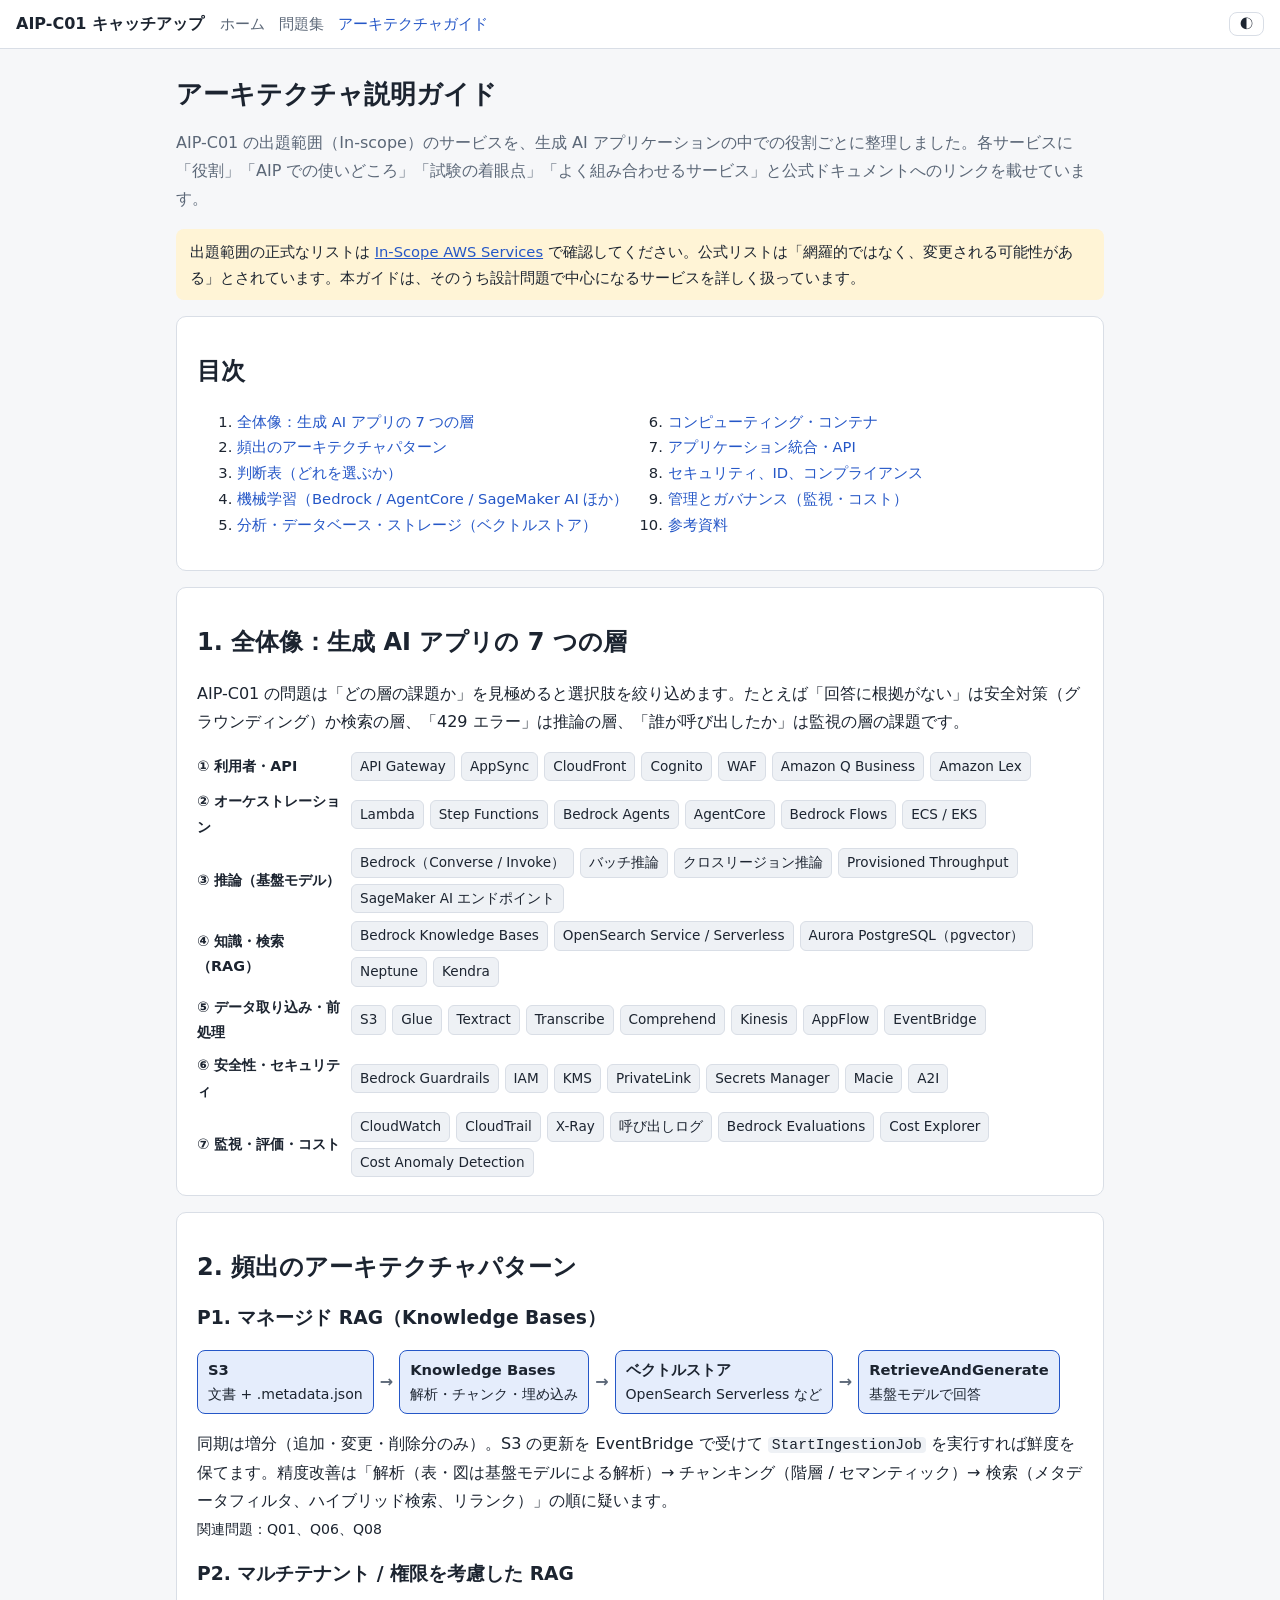
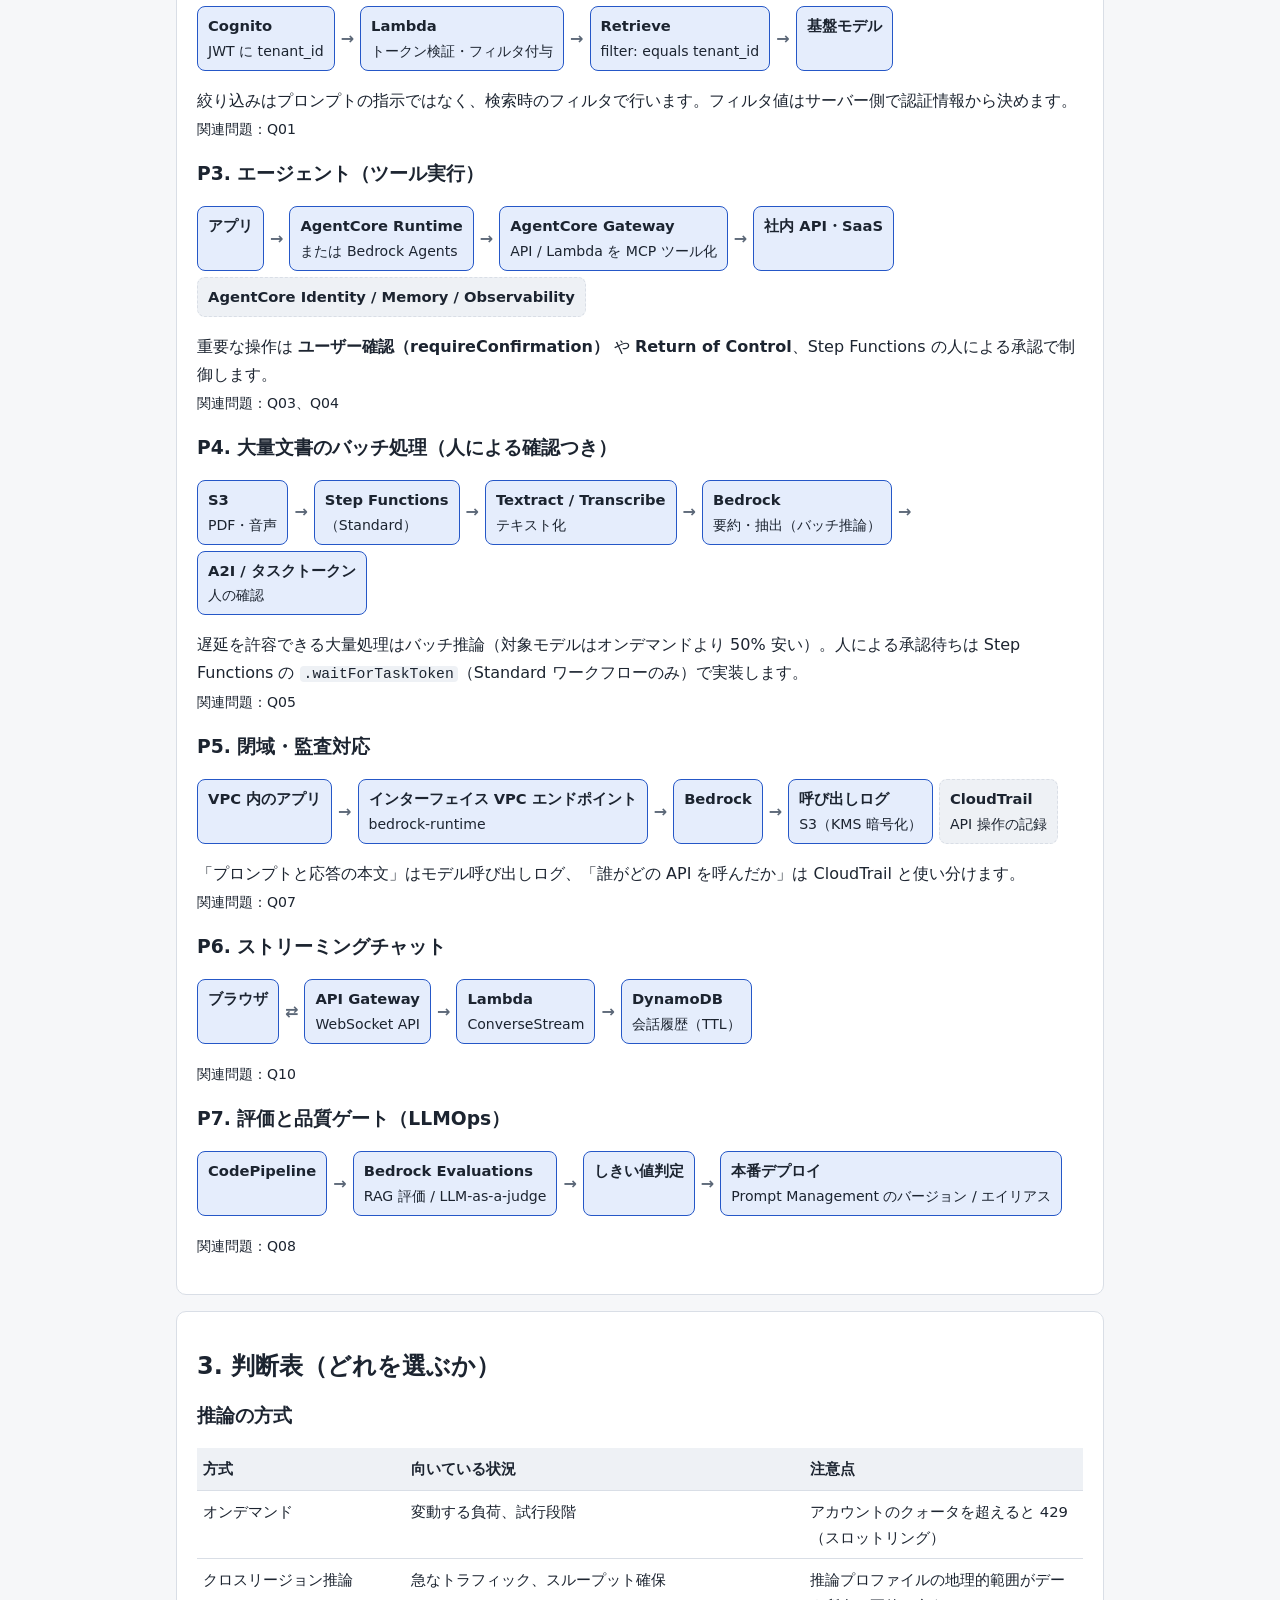
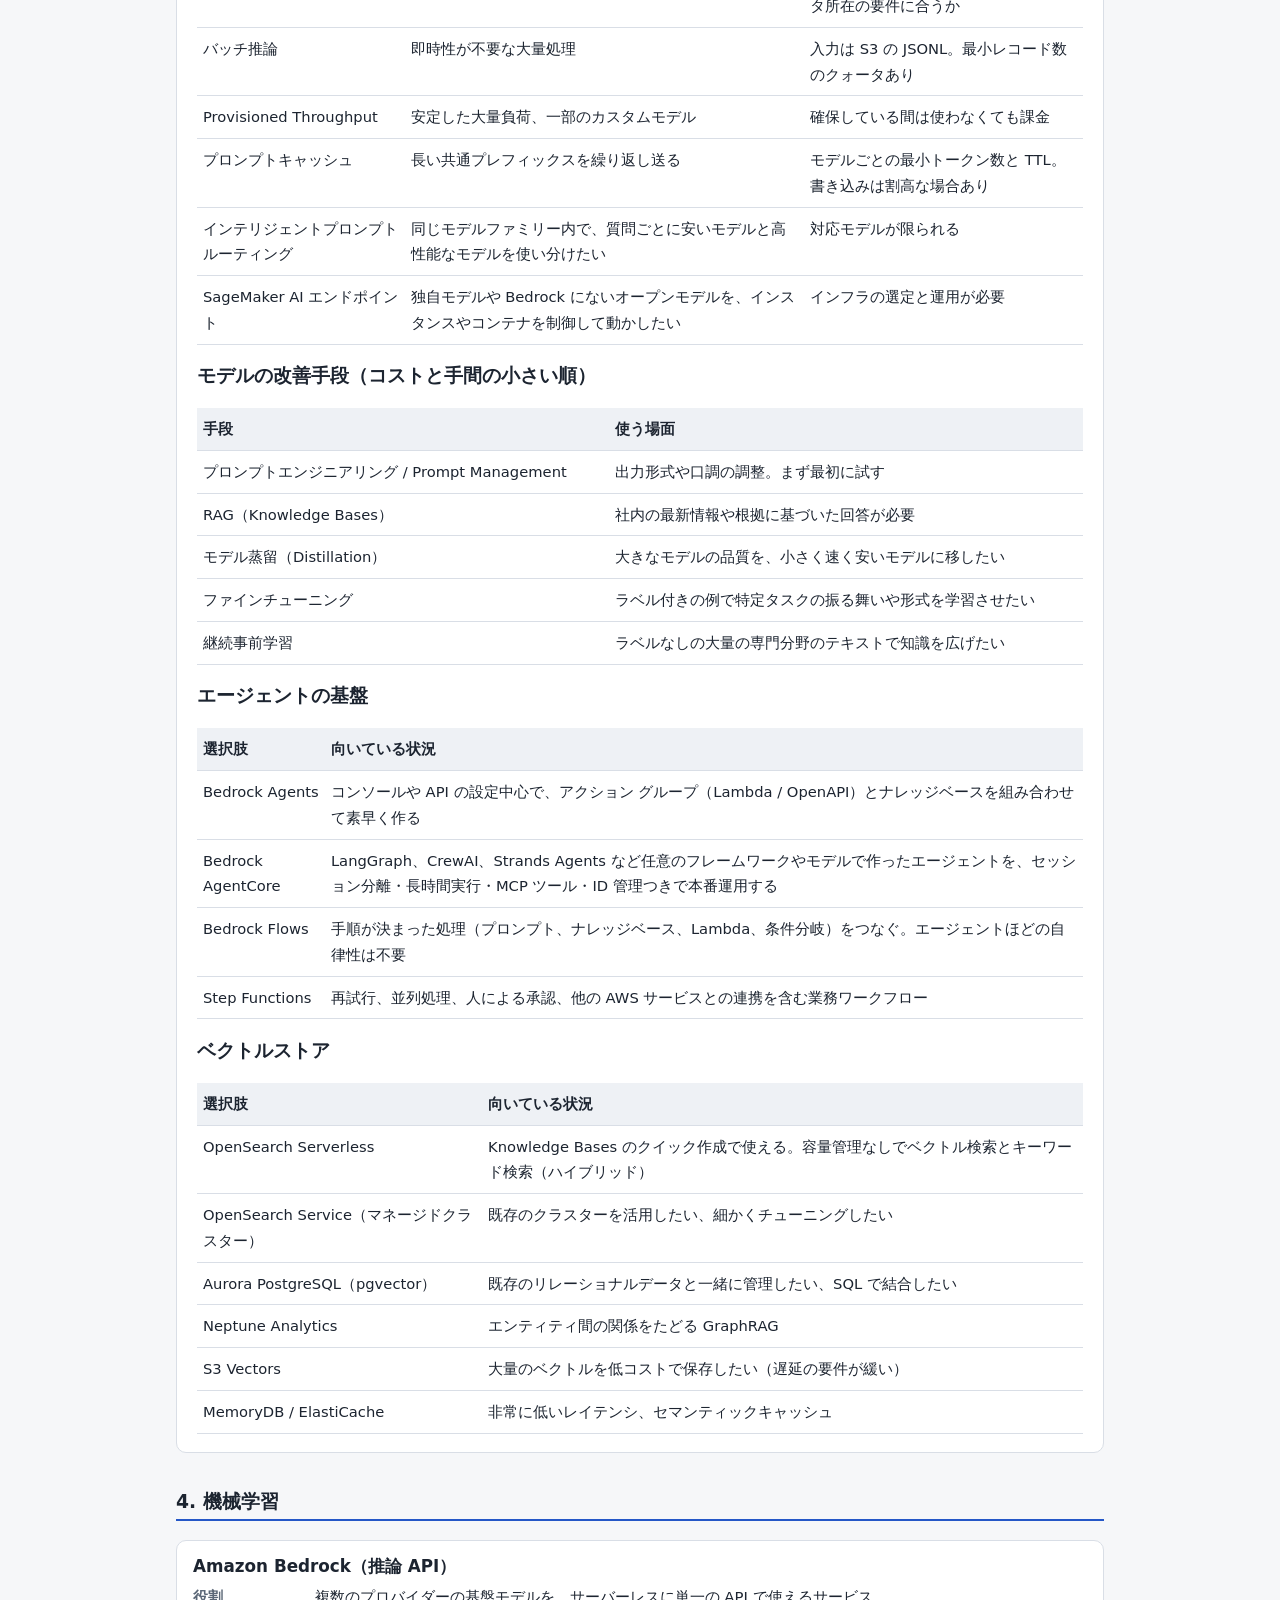
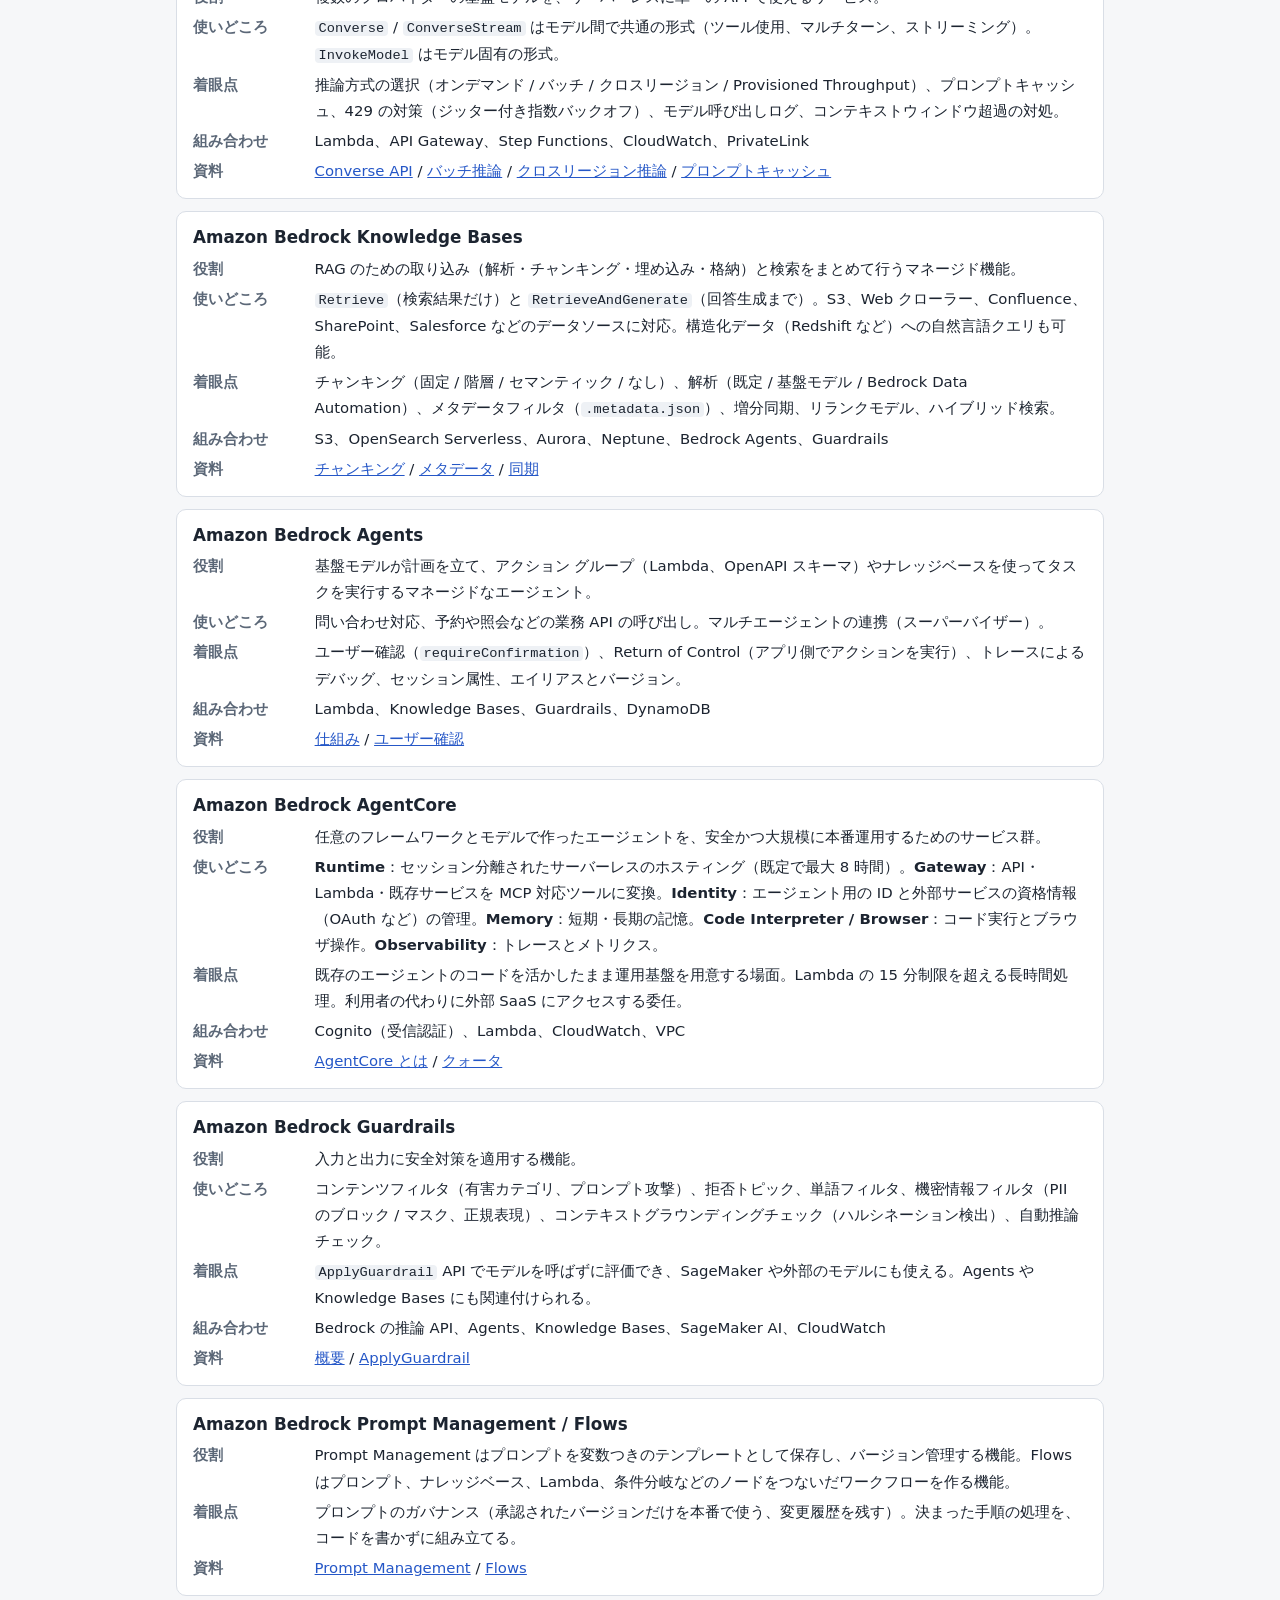
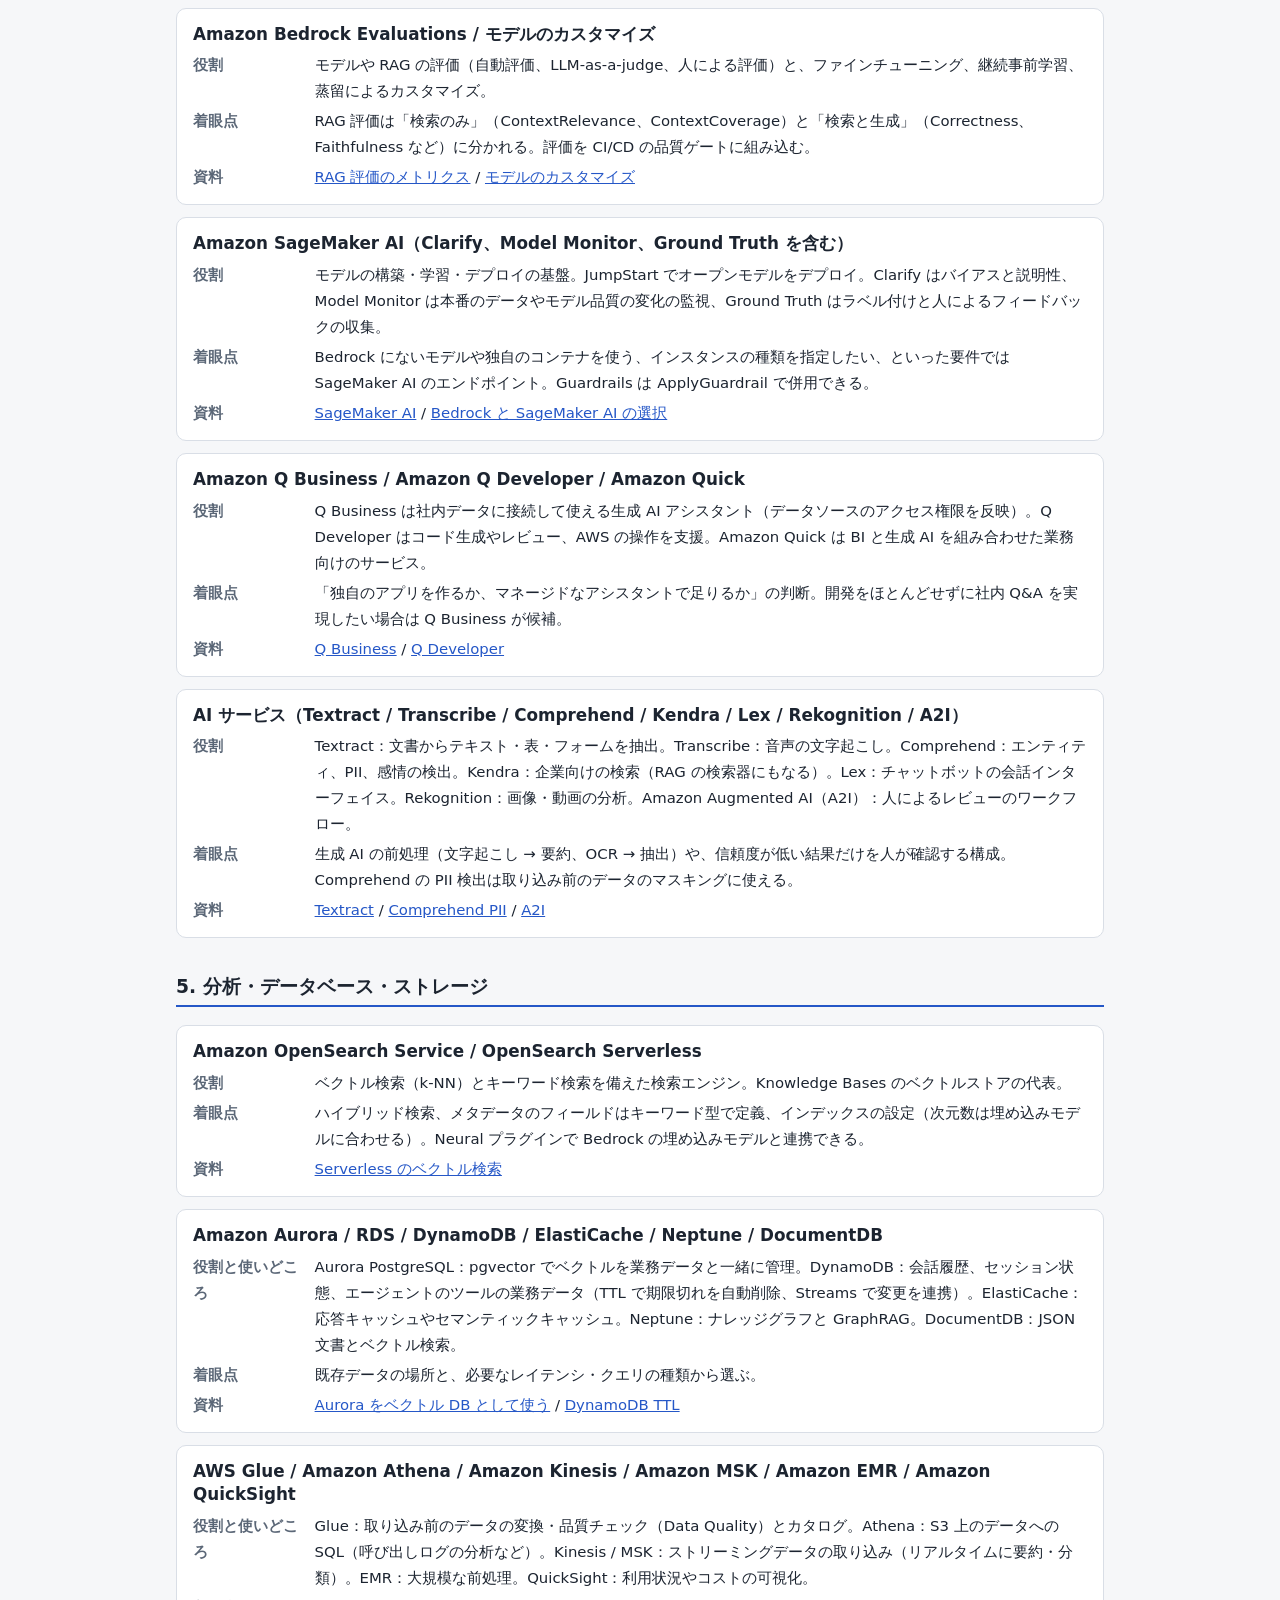
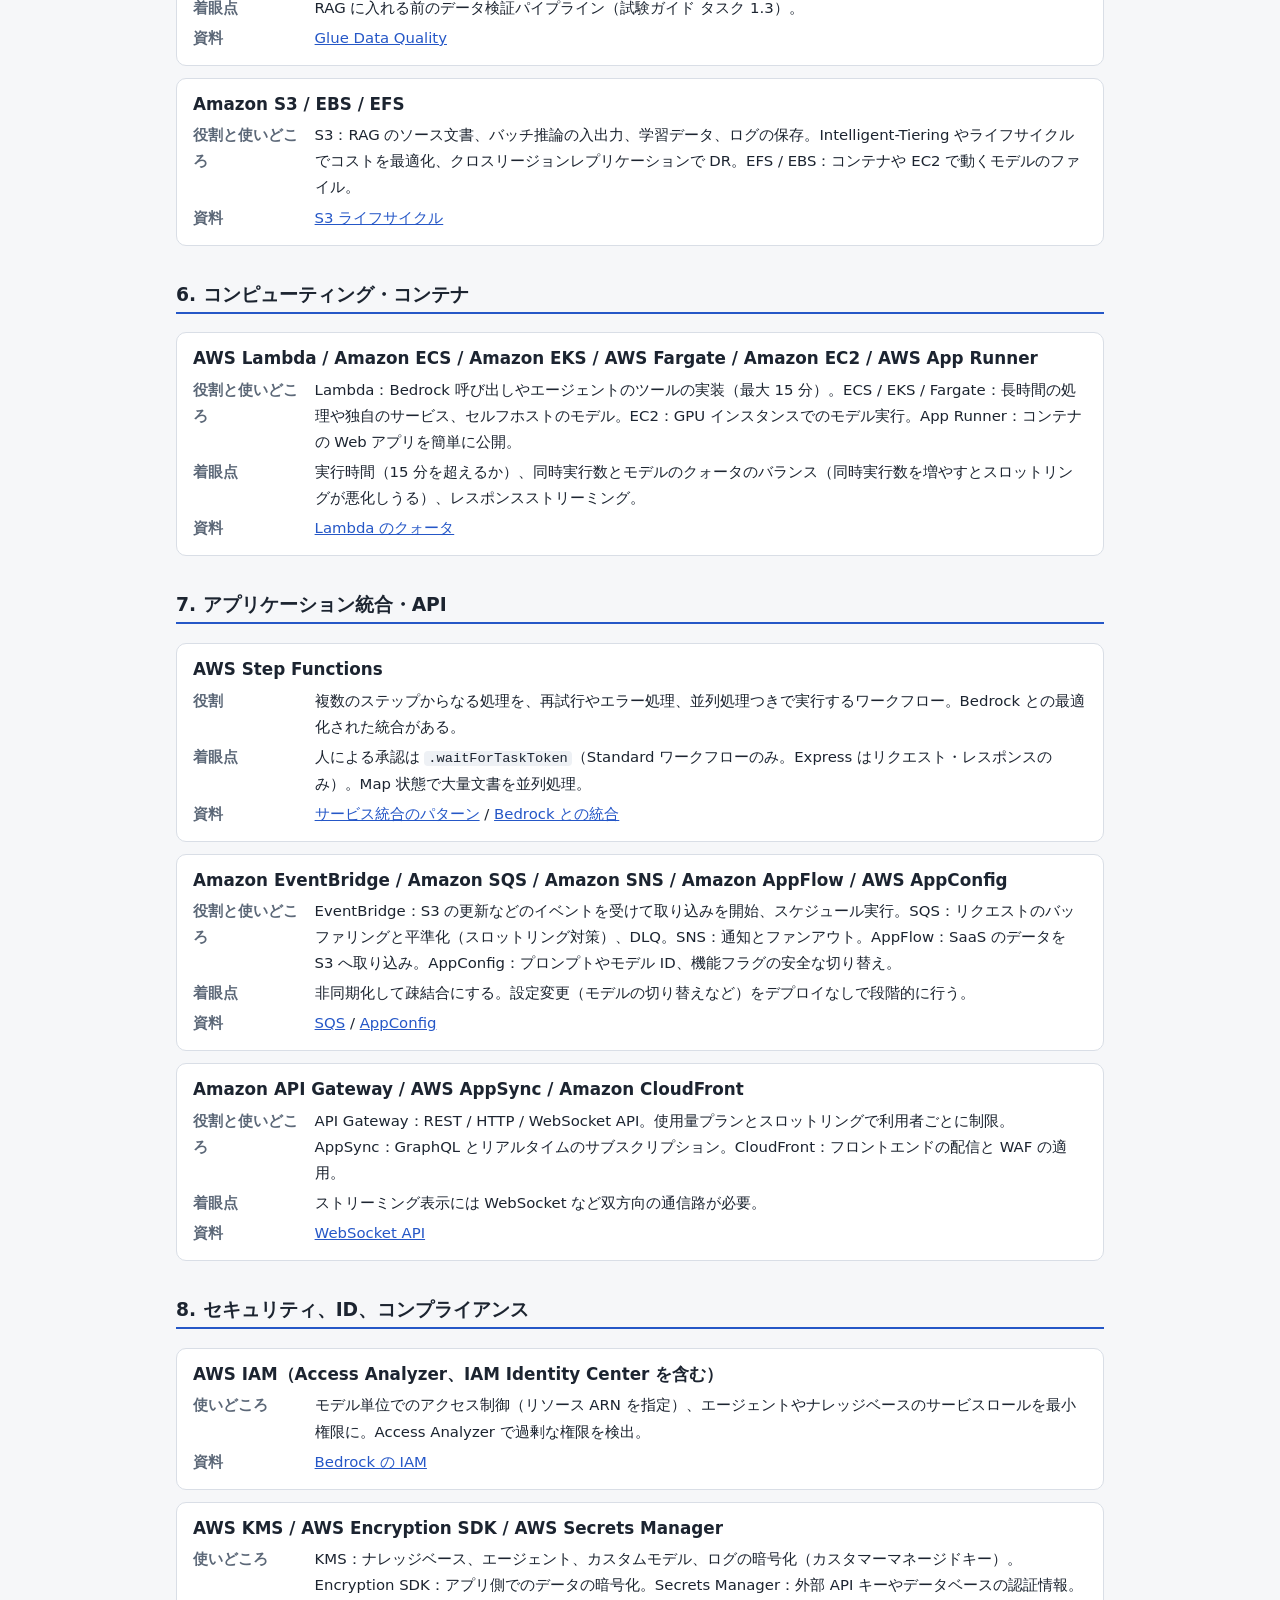
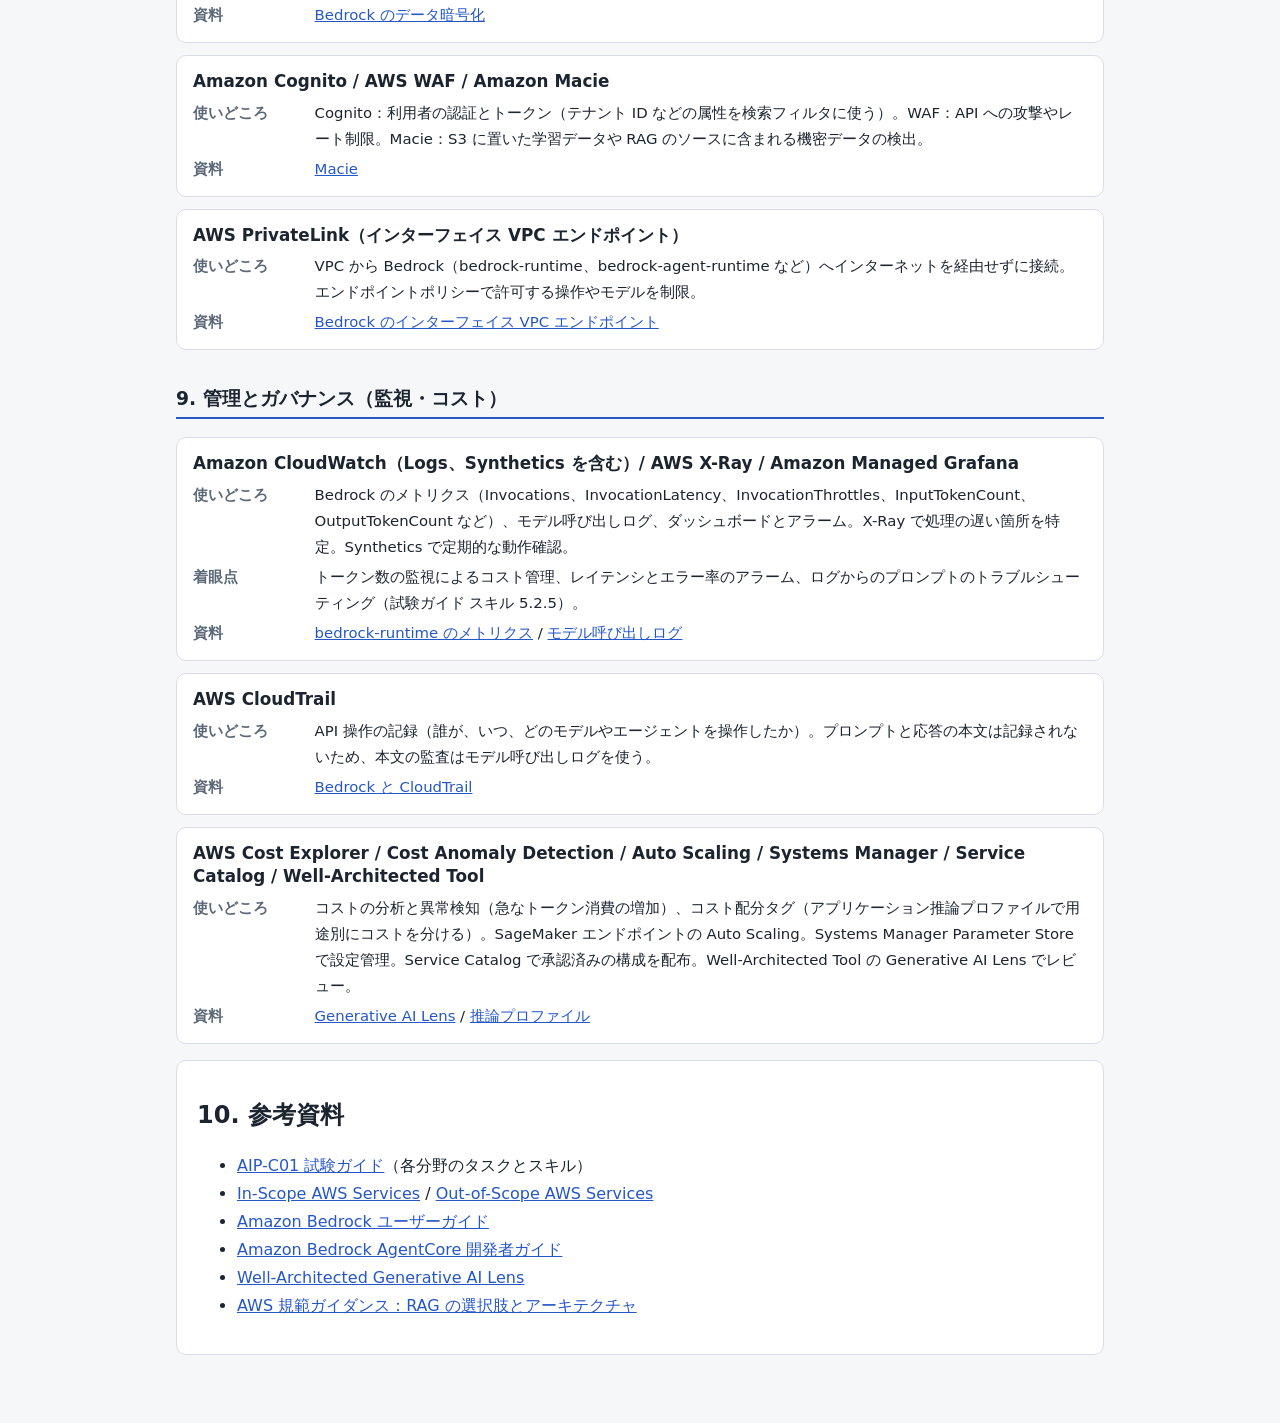
==== guide.html @ c1d3a700 "Add AIP-C01 question bank (10 sample questions) and architecture guide - quiz.html: scenario questio" ====
<!doctype html>
<html lang="ja">
<head>
  <meta charset="utf-8">
  <meta name="viewport" content="width=device-width, initial-scale=1">
  <title>AIP アーキテクチャガイド</title>
  <link rel="stylesheet" href="css/style.css">
  <script src="js/common.js"></script>
</head>
<body>
  <header class="topbar">
    <a href="index.html" class="brand">AIP-C01 キャッチアップ</a>
    <nav class="nav">
      <a href="index.html">ホーム</a>
      <a href="quiz.html">問題集</a>
      <a href="guide.html" class="active">アーキテクチャガイド</a>
    </nav>
    <span class="spacer"></span>
    <button id="themeBtn" class="icon-btn" type="button" aria-label="テーマ切替">◐</button>
  </header>

  <main class="wrap">
    <div class="hero">
      <h1>アーキテクチャ説明ガイド</h1>
      <p class="muted">AIP-C01 の出題範囲（In-scope）のサービスを、生成 AI アプリケーションの中での役割ごとに整理しました。各サービスに「役割」「AIP での使いどころ」「試験の着眼点」「よく組み合わせるサービス」と公式ドキュメントへのリンクを載せています。</p>
    </div>

    <div class="note">
      出題範囲の正式なリストは <a href="https://docs.aws.amazon.com/ja_jp/aws-certification/latest/ai-professional-01/aip-01-in-scope-services.html" target="_blank" rel="noopener">In-Scope AWS Services</a> で確認してください。公式リストは「網羅的ではなく、変更される可能性がある」とされています。本ガイドは、そのうち設計問題で中心になるサービスを詳しく扱っています。
    </div>

    <div class="card">
      <h2>目次</h2>
      <ol class="toc">
        <li><a href="#map">全体像：生成 AI アプリの 7 つの層</a></li>
        <li><a href="#patterns">頻出のアーキテクチャパターン</a></li>
        <li><a href="#decide">判断表（どれを選ぶか）</a></li>
        <li><a href="#ml">機械学習（Bedrock / AgentCore / SageMaker AI ほか）</a></li>
        <li><a href="#data">分析・データベース・ストレージ（ベクトルストア）</a></li>
        <li><a href="#compute">コンピューティング・コンテナ</a></li>
        <li><a href="#integration">アプリケーション統合・API</a></li>
        <li><a href="#security">セキュリティ、ID、コンプライアンス</a></li>
        <li><a href="#ops">管理とガバナンス（監視・コスト）</a></li>
        <li><a href="#refs">参考資料</a></li>
      </ol>
    </div>

    <!-- 1. 全体像 -->
    <section id="map" class="card">
      <h2>1. 全体像：生成 AI アプリの 7 つの層</h2>
      <p>AIP-C01 の問題は「どの層の課題か」を見極めると選択肢を絞り込めます。たとえば「回答に根拠がない」は安全対策（グラウンディング）か検索の層、「429 エラー」は推論の層、「誰が呼び出したか」は監視の層の課題です。</p>
      <div class="layers">
        <div class="layer"><div class="lname">① 利用者・API</div><div class="lsvcs"><span>API Gateway</span><span>AppSync</span><span>CloudFront</span><span>Cognito</span><span>WAF</span><span>Amazon Q Business</span><span>Amazon Lex</span></div></div>
        <div class="layer"><div class="lname">② オーケストレーション</div><div class="lsvcs"><span>Lambda</span><span>Step Functions</span><span>Bedrock Agents</span><span>AgentCore</span><span>Bedrock Flows</span><span>ECS / EKS</span></div></div>
        <div class="layer"><div class="lname">③ 推論（基盤モデル）</div><div class="lsvcs"><span>Bedrock（Converse / Invoke）</span><span>バッチ推論</span><span>クロスリージョン推論</span><span>Provisioned Throughput</span><span>SageMaker AI エンドポイント</span></div></div>
        <div class="layer"><div class="lname">④ 知識・検索（RAG）</div><div class="lsvcs"><span>Bedrock Knowledge Bases</span><span>OpenSearch Service / Serverless</span><span>Aurora PostgreSQL（pgvector）</span><span>Neptune</span><span>Kendra</span></div></div>
        <div class="layer"><div class="lname">⑤ データ取り込み・前処理</div><div class="lsvcs"><span>S3</span><span>Glue</span><span>Textract</span><span>Transcribe</span><span>Comprehend</span><span>Kinesis</span><span>AppFlow</span><span>EventBridge</span></div></div>
        <div class="layer"><div class="lname">⑥ 安全性・セキュリティ</div><div class="lsvcs"><span>Bedrock Guardrails</span><span>IAM</span><span>KMS</span><span>PrivateLink</span><span>Secrets Manager</span><span>Macie</span><span>A2I</span></div></div>
        <div class="layer"><div class="lname">⑦ 監視・評価・コスト</div><div class="lsvcs"><span>CloudWatch</span><span>CloudTrail</span><span>X-Ray</span><span>呼び出しログ</span><span>Bedrock Evaluations</span><span>Cost Explorer</span><span>Cost Anomaly Detection</span></div></div>
      </div>
    </section>

    <!-- 2. パターン -->
    <section id="patterns" class="card">
      <h2>2. 頻出のアーキテクチャパターン</h2>

      <h3>P1. マネージド RAG（Knowledge Bases）</h3>
      <div class="arch">
        <div class="node"><b>S3</b>文書 + .metadata.json</div><span class="arrow">→</span>
        <div class="node"><b>Knowledge Bases</b>解析・チャンク・埋め込み</div><span class="arrow">→</span>
        <div class="node"><b>ベクトルストア</b>OpenSearch Serverless など</div><span class="arrow">→</span>
        <div class="node"><b>RetrieveAndGenerate</b>基盤モデルで回答</div>
      </div>
      <p>同期は増分（追加・変更・削除分のみ）。S3 の更新を EventBridge で受けて <code>StartIngestionJob</code> を実行すれば鮮度を保てます。精度改善は「解析（表・図は基盤モデルによる解析）→ チャンキング（階層 / セマンティック）→ 検索（メタデータフィルタ、ハイブリッド検索、リランク）」の順に疑います。<br><span class="small">関連問題：Q01、Q06、Q08</span></p>

      <h3>P2. マルチテナント / 権限を考慮した RAG</h3>
      <div class="arch">
        <div class="node"><b>Cognito</b>JWT に tenant_id</div><span class="arrow">→</span>
        <div class="node"><b>Lambda</b>トークン検証・フィルタ付与</div><span class="arrow">→</span>
        <div class="node"><b>Retrieve</b>filter: equals tenant_id</div><span class="arrow">→</span>
        <div class="node"><b>基盤モデル</b></div>
      </div>
      <p>絞り込みはプロンプトの指示ではなく、検索時のフィルタで行います。フィルタ値はサーバー側で認証情報から決めます。<br><span class="small">関連問題：Q01</span></p>

      <h3>P3. エージェント（ツール実行）</h3>
      <div class="arch">
        <div class="node"><b>アプリ</b></div><span class="arrow">→</span>
        <div class="node"><b>AgentCore Runtime</b>または Bedrock Agents</div><span class="arrow">→</span>
        <div class="node"><b>AgentCore Gateway</b>API / Lambda を MCP ツール化</div><span class="arrow">→</span>
        <div class="node"><b>社内 API・SaaS</b></div>
        <div class="node side"><b>AgentCore Identity / Memory / Observability</b></div>
      </div>
      <p>重要な操作は <b>ユーザー確認（requireConfirmation）</b> や <b>Return of Control</b>、Step Functions の人による承認で制御します。<br><span class="small">関連問題：Q03、Q04</span></p>

      <h3>P4. 大量文書のバッチ処理（人による確認つき）</h3>
      <div class="arch">
        <div class="node"><b>S3</b>PDF・音声</div><span class="arrow">→</span>
        <div class="node"><b>Step Functions</b>（Standard）</div><span class="arrow">→</span>
        <div class="node"><b>Textract / Transcribe</b>テキスト化</div><span class="arrow">→</span>
        <div class="node"><b>Bedrock</b>要約・抽出（バッチ推論）</div><span class="arrow">→</span>
        <div class="node"><b>A2I / タスクトークン</b>人の確認</div>
      </div>
      <p>遅延を許容できる大量処理はバッチ推論（対象モデルはオンデマンドより 50% 安い）。人による承認待ちは Step Functions の <code>.waitForTaskToken</code>（Standard ワークフローのみ）で実装します。<br><span class="small">関連問題：Q05</span></p>

      <h3>P5. 閉域・監査対応</h3>
      <div class="arch">
        <div class="node"><b>VPC 内のアプリ</b></div><span class="arrow">→</span>
        <div class="node"><b>インターフェイス VPC エンドポイント</b>bedrock-runtime</div><span class="arrow">→</span>
        <div class="node"><b>Bedrock</b></div><span class="arrow">→</span>
        <div class="node"><b>呼び出しログ</b>S3（KMS 暗号化）</div>
        <div class="node side"><b>CloudTrail</b>API 操作の記録</div>
      </div>
      <p>「プロンプトと応答の本文」はモデル呼び出しログ、「誰がどの API を呼んだか」は CloudTrail と使い分けます。<br><span class="small">関連問題：Q07</span></p>

      <h3>P6. ストリーミングチャット</h3>
      <div class="arch">
        <div class="node"><b>ブラウザ</b></div><span class="arrow">⇄</span>
        <div class="node"><b>API Gateway</b>WebSocket API</div><span class="arrow">→</span>
        <div class="node"><b>Lambda</b>ConverseStream</div><span class="arrow">→</span>
        <div class="node"><b>DynamoDB</b>会話履歴（TTL）</div>
      </div>
      <p><span class="small">関連問題：Q10</span></p>

      <h3>P7. 評価と品質ゲート（LLMOps）</h3>
      <div class="arch">
        <div class="node"><b>CodePipeline</b></div><span class="arrow">→</span>
        <div class="node"><b>Bedrock Evaluations</b>RAG 評価 / LLM-as-a-judge</div><span class="arrow">→</span>
        <div class="node"><b>しきい値判定</b></div><span class="arrow">→</span>
        <div class="node"><b>本番デプロイ</b>Prompt Management のバージョン / エイリアス</div>
      </div>
      <p><span class="small">関連問題：Q08</span></p>
    </section>

    <!-- 3. 判断表 -->
    <section id="decide" class="card">
      <h2>3. 判断表（どれを選ぶか）</h2>

      <h3>推論の方式</h3>
      <div class="table-scroll"><table>
        <thead><tr><th>方式</th><th>向いている状況</th><th>注意点</th></tr></thead>
        <tbody>
          <tr><td>オンデマンド</td><td>変動する負荷、試行段階</td><td>アカウントのクォータを超えると 429（スロットリング）</td></tr>
          <tr><td>クロスリージョン推論</td><td>急なトラフィック、スループット確保</td><td>推論プロファイルの地理的範囲がデータ所在の要件に合うか</td></tr>
          <tr><td>バッチ推論</td><td>即時性が不要な大量処理</td><td>入力は S3 の JSONL。最小レコード数のクォータあり</td></tr>
          <tr><td>Provisioned Throughput</td><td>安定した大量負荷、一部のカスタムモデル</td><td>確保している間は使わなくても課金</td></tr>
          <tr><td>プロンプトキャッシュ</td><td>長い共通プレフィックスを繰り返し送る</td><td>モデルごとの最小トークン数と TTL。書き込みは割高な場合あり</td></tr>
          <tr><td>インテリジェントプロンプトルーティング</td><td>同じモデルファミリー内で、質問ごとに安いモデルと高性能なモデルを使い分けたい</td><td>対応モデルが限られる</td></tr>
          <tr><td>SageMaker AI エンドポイント</td><td>独自モデルや Bedrock にないオープンモデルを、インスタンスやコンテナを制御して動かしたい</td><td>インフラの選定と運用が必要</td></tr>
        </tbody>
      </table></div>

      <h3>モデルの改善手段（コストと手間の小さい順）</h3>
      <div class="table-scroll"><table>
        <thead><tr><th>手段</th><th>使う場面</th></tr></thead>
        <tbody>
          <tr><td>プロンプトエンジニアリング / Prompt Management</td><td>出力形式や口調の調整。まず最初に試す</td></tr>
          <tr><td>RAG（Knowledge Bases）</td><td>社内の最新情報や根拠に基づいた回答が必要</td></tr>
          <tr><td>モデル蒸留（Distillation）</td><td>大きなモデルの品質を、小さく速く安いモデルに移したい</td></tr>
          <tr><td>ファインチューニング</td><td>ラベル付きの例で特定タスクの振る舞いや形式を学習させたい</td></tr>
          <tr><td>継続事前学習</td><td>ラベルなしの大量の専門分野のテキストで知識を広げたい</td></tr>
        </tbody>
      </table></div>

      <h3>エージェントの基盤</h3>
      <div class="table-scroll"><table>
        <thead><tr><th>選択肢</th><th>向いている状況</th></tr></thead>
        <tbody>
          <tr><td>Bedrock Agents</td><td>コンソールや API の設定中心で、アクション グループ（Lambda / OpenAPI）とナレッジベースを組み合わせて素早く作る</td></tr>
          <tr><td>Bedrock AgentCore</td><td>LangGraph、CrewAI、Strands Agents など任意のフレームワークやモデルで作ったエージェントを、セッション分離・長時間実行・MCP ツール・ID 管理つきで本番運用する</td></tr>
          <tr><td>Bedrock Flows</td><td>手順が決まった処理（プロンプト、ナレッジベース、Lambda、条件分岐）をつなぐ。エージェントほどの自律性は不要</td></tr>
          <tr><td>Step Functions</td><td>再試行、並列処理、人による承認、他の AWS サービスとの連携を含む業務ワークフロー</td></tr>
        </tbody>
      </table></div>

      <h3>ベクトルストア</h3>
      <div class="table-scroll"><table>
        <thead><tr><th>選択肢</th><th>向いている状況</th></tr></thead>
        <tbody>
          <tr><td>OpenSearch Serverless</td><td>Knowledge Bases のクイック作成で使える。容量管理なしでベクトル検索とキーワード検索（ハイブリッド）</td></tr>
          <tr><td>OpenSearch Service（マネージドクラスター）</td><td>既存のクラスターを活用したい、細かくチューニングしたい</td></tr>
          <tr><td>Aurora PostgreSQL（pgvector）</td><td>既存のリレーショナルデータと一緒に管理したい、SQL で結合したい</td></tr>
          <tr><td>Neptune Analytics</td><td>エンティティ間の関係をたどる GraphRAG</td></tr>
          <tr><td>S3 Vectors</td><td>大量のベクトルを低コストで保存したい（遅延の要件が緩い）</td></tr>
          <tr><td>MemoryDB / ElastiCache</td><td>非常に低いレイテンシ、セマンティックキャッシュ</td></tr>
        </tbody>
      </table></div>
    </section>

    <!-- 4. 機械学習 -->
    <section id="ml" class="cat">
      <h3>4. 機械学習</h3>

      <div class="svc"><h4>Amazon Bedrock（推論 API）</h4><dl>
        <dt>役割</dt><dd>複数のプロバイダーの基盤モデルを、サーバーレスに単一の API で使えるサービス。</dd>
        <dt>使いどころ</dt><dd><code>Converse</code> / <code>ConverseStream</code> はモデル間で共通の形式（ツール使用、マルチターン、ストリーミング）。<code>InvokeModel</code> はモデル固有の形式。</dd>
        <dt>着眼点</dt><dd>推論方式の選択（オンデマンド / バッチ / クロスリージョン / Provisioned Throughput）、プロンプトキャッシュ、429 の対策（ジッター付き指数バックオフ）、モデル呼び出しログ、コンテキストウィンドウ超過の対処。</dd>
        <dt>組み合わせ</dt><dd>Lambda、API Gateway、Step Functions、CloudWatch、PrivateLink</dd>
        <dt>資料</dt><dd><a href="https://docs.aws.amazon.com/ja_jp/bedrock/latest/userguide/conversation-inference.html" target="_blank" rel="noopener">Converse API</a> / <a href="https://docs.aws.amazon.com/ja_jp/bedrock/latest/userguide/batch-inference.html" target="_blank" rel="noopener">バッチ推論</a> / <a href="https://docs.aws.amazon.com/ja_jp/bedrock/latest/userguide/cross-region-inference.html" target="_blank" rel="noopener">クロスリージョン推論</a> / <a href="https://docs.aws.amazon.com/ja_jp/bedrock/latest/userguide/prompt-caching.html" target="_blank" rel="noopener">プロンプトキャッシュ</a></dd>
      </dl></div>

      <div class="svc"><h4>Amazon Bedrock Knowledge Bases</h4><dl>
        <dt>役割</dt><dd>RAG のための取り込み（解析・チャンキング・埋め込み・格納）と検索をまとめて行うマネージド機能。</dd>
        <dt>使いどころ</dt><dd><code>Retrieve</code>（検索結果だけ）と <code>RetrieveAndGenerate</code>（回答生成まで）。S3、Web クローラー、Confluence、SharePoint、Salesforce などのデータソースに対応。構造化データ（Redshift など）への自然言語クエリも可能。</dd>
        <dt>着眼点</dt><dd>チャンキング（固定 / 階層 / セマンティック / なし）、解析（既定 / 基盤モデル / Bedrock Data Automation）、メタデータフィルタ（<code>.metadata.json</code>）、増分同期、リランクモデル、ハイブリッド検索。</dd>
        <dt>組み合わせ</dt><dd>S3、OpenSearch Serverless、Aurora、Neptune、Bedrock Agents、Guardrails</dd>
        <dt>資料</dt><dd><a href="https://docs.aws.amazon.com/ja_jp/bedrock/latest/userguide/kb-chunking.html" target="_blank" rel="noopener">チャンキング</a> / <a href="https://docs.aws.amazon.com/ja_jp/bedrock/latest/userguide/kb-metadata.html" target="_blank" rel="noopener">メタデータ</a> / <a href="https://docs.aws.amazon.com/ja_jp/bedrock/latest/userguide/kb-data-source-sync-ingest.html" target="_blank" rel="noopener">同期</a></dd>
      </dl></div>

      <div class="svc"><h4>Amazon Bedrock Agents</h4><dl>
        <dt>役割</dt><dd>基盤モデルが計画を立て、アクション グループ（Lambda、OpenAPI スキーマ）やナレッジベースを使ってタスクを実行するマネージドなエージェント。</dd>
        <dt>使いどころ</dt><dd>問い合わせ対応、予約や照会などの業務 API の呼び出し。マルチエージェントの連携（スーパーバイザー）。</dd>
        <dt>着眼点</dt><dd>ユーザー確認（<code>requireConfirmation</code>）、Return of Control（アプリ側でアクションを実行）、トレースによるデバッグ、セッション属性、エイリアスとバージョン。</dd>
        <dt>組み合わせ</dt><dd>Lambda、Knowledge Bases、Guardrails、DynamoDB</dd>
        <dt>資料</dt><dd><a href="https://docs.aws.amazon.com/ja_jp/bedrock/latest/userguide/agents-how.html" target="_blank" rel="noopener">仕組み</a> / <a href="https://docs.aws.amazon.com/ja_jp/bedrock/latest/userguide/agents-userconfirmation.html" target="_blank" rel="noopener">ユーザー確認</a></dd>
      </dl></div>

      <div class="svc"><h4>Amazon Bedrock AgentCore</h4><dl>
        <dt>役割</dt><dd>任意のフレームワークとモデルで作ったエージェントを、安全かつ大規模に本番運用するためのサービス群。</dd>
        <dt>使いどころ</dt><dd><b>Runtime</b>：セッション分離されたサーバーレスのホスティング（既定で最大 8 時間）。<b>Gateway</b>：API・Lambda・既存サービスを MCP 対応ツールに変換。<b>Identity</b>：エージェント用の ID と外部サービスの資格情報（OAuth など）の管理。<b>Memory</b>：短期・長期の記憶。<b>Code Interpreter / Browser</b>：コード実行とブラウザ操作。<b>Observability</b>：トレースとメトリクス。</dd>
        <dt>着眼点</dt><dd>既存のエージェントのコードを活かしたまま運用基盤を用意する場面。Lambda の 15 分制限を超える長時間処理。利用者の代わりに外部 SaaS にアクセスする委任。</dd>
        <dt>組み合わせ</dt><dd>Cognito（受信認証）、Lambda、CloudWatch、VPC</dd>
        <dt>資料</dt><dd><a href="https://docs.aws.amazon.com/ja_jp/bedrock-agentcore/latest/devguide/what-is-bedrock-agentcore.html" target="_blank" rel="noopener">AgentCore とは</a> / <a href="https://docs.aws.amazon.com/ja_jp/bedrock-agentcore/latest/devguide/bedrock-agentcore-limits.html" target="_blank" rel="noopener">クォータ</a></dd>
      </dl></div>

      <div class="svc"><h4>Amazon Bedrock Guardrails</h4><dl>
        <dt>役割</dt><dd>入力と出力に安全対策を適用する機能。</dd>
        <dt>使いどころ</dt><dd>コンテンツフィルタ（有害カテゴリ、プロンプト攻撃）、拒否トピック、単語フィルタ、機密情報フィルタ（PII のブロック / マスク、正規表現）、コンテキストグラウンディングチェック（ハルシネーション検出）、自動推論チェック。</dd>
        <dt>着眼点</dt><dd><code>ApplyGuardrail</code> API でモデルを呼ばずに評価でき、SageMaker や外部のモデルにも使える。Agents や Knowledge Bases にも関連付けられる。</dd>
        <dt>組み合わせ</dt><dd>Bedrock の推論 API、Agents、Knowledge Bases、SageMaker AI、CloudWatch</dd>
        <dt>資料</dt><dd><a href="https://docs.aws.amazon.com/ja_jp/bedrock/latest/userguide/guardrails.html" target="_blank" rel="noopener">概要</a> / <a href="https://docs.aws.amazon.com/ja_jp/bedrock/latest/userguide/guardrails-use-independent-api.html" target="_blank" rel="noopener">ApplyGuardrail</a></dd>
      </dl></div>

      <div class="svc"><h4>Amazon Bedrock Prompt Management / Flows</h4><dl>
        <dt>役割</dt><dd>Prompt Management はプロンプトを変数つきのテンプレートとして保存し、バージョン管理する機能。Flows はプロンプト、ナレッジベース、Lambda、条件分岐などのノードをつないだワークフローを作る機能。</dd>
        <dt>着眼点</dt><dd>プロンプトのガバナンス（承認されたバージョンだけを本番で使う、変更履歴を残す）。決まった手順の処理を、コードを書かずに組み立てる。</dd>
        <dt>資料</dt><dd><a href="https://docs.aws.amazon.com/ja_jp/bedrock/latest/userguide/prompt-management.html" target="_blank" rel="noopener">Prompt Management</a> / <a href="https://docs.aws.amazon.com/ja_jp/bedrock/latest/userguide/flows.html" target="_blank" rel="noopener">Flows</a></dd>
      </dl></div>

      <div class="svc"><h4>Amazon Bedrock Evaluations / モデルのカスタマイズ</h4><dl>
        <dt>役割</dt><dd>モデルや RAG の評価（自動評価、LLM-as-a-judge、人による評価）と、ファインチューニング、継続事前学習、蒸留によるカスタマイズ。</dd>
        <dt>着眼点</dt><dd>RAG 評価は「検索のみ」（ContextRelevance、ContextCoverage）と「検索と生成」（Correctness、Faithfulness など）に分かれる。評価を CI/CD の品質ゲートに組み込む。</dd>
        <dt>資料</dt><dd><a href="https://docs.aws.amazon.com/ja_jp/bedrock/latest/userguide/knowledge-base-evaluation-metrics.html" target="_blank" rel="noopener">RAG 評価のメトリクス</a> / <a href="https://docs.aws.amazon.com/ja_jp/bedrock/latest/userguide/custom-models.html" target="_blank" rel="noopener">モデルのカスタマイズ</a></dd>
      </dl></div>

      <div class="svc"><h4>Amazon SageMaker AI（Clarify、Model Monitor、Ground Truth を含む）</h4><dl>
        <dt>役割</dt><dd>モデルの構築・学習・デプロイの基盤。JumpStart でオープンモデルをデプロイ。Clarify はバイアスと説明性、Model Monitor は本番のデータやモデル品質の変化の監視、Ground Truth はラベル付けと人によるフィードバックの収集。</dd>
        <dt>着眼点</dt><dd>Bedrock にないモデルや独自のコンテナを使う、インスタンスの種類を指定したい、といった要件では SageMaker AI のエンドポイント。Guardrails は ApplyGuardrail で併用できる。</dd>
        <dt>資料</dt><dd><a href="https://docs.aws.amazon.com/ja_jp/sagemaker/latest/dg/whatis.html" target="_blank" rel="noopener">SageMaker AI</a> / <a href="https://docs.aws.amazon.com/ja_jp/decision-guides/latest/decision-guides/bedrock-or-sagemaker.html" target="_blank" rel="noopener">Bedrock と SageMaker AI の選択</a></dd>
      </dl></div>

      <div class="svc"><h4>Amazon Q Business / Amazon Q Developer / Amazon Quick</h4><dl>
        <dt>役割</dt><dd>Q Business は社内データに接続して使える生成 AI アシスタント（データソースのアクセス権限を反映）。Q Developer はコード生成やレビュー、AWS の操作を支援。Amazon Quick は BI と生成 AI を組み合わせた業務向けのサービス。</dd>
        <dt>着眼点</dt><dd>「独自のアプリを作るか、マネージドなアシスタントで足りるか」の判断。開発をほとんどせずに社内 Q&A を実現したい場合は Q Business が候補。</dd>
        <dt>資料</dt><dd><a href="https://docs.aws.amazon.com/ja_jp/amazonq/latest/qbusiness-ug/what-is.html" target="_blank" rel="noopener">Q Business</a> / <a href="https://docs.aws.amazon.com/ja_jp/amazonq/latest/qdeveloper-ug/what-is.html" target="_blank" rel="noopener">Q Developer</a></dd>
      </dl></div>

      <div class="svc"><h4>AI サービス（Textract / Transcribe / Comprehend / Kendra / Lex / Rekognition / A2I）</h4><dl>
        <dt>役割</dt><dd>Textract：文書からテキスト・表・フォームを抽出。Transcribe：音声の文字起こし。Comprehend：エンティティ、PII、感情の検出。Kendra：企業向けの検索（RAG の検索器にもなる）。Lex：チャットボットの会話インターフェイス。Rekognition：画像・動画の分析。Amazon Augmented AI（A2I）：人によるレビューのワークフロー。</dd>
        <dt>着眼点</dt><dd>生成 AI の前処理（文字起こし → 要約、OCR → 抽出）や、信頼度が低い結果だけを人が確認する構成。Comprehend の PII 検出は取り込み前のデータのマスキングに使える。</dd>
        <dt>資料</dt><dd><a href="https://docs.aws.amazon.com/ja_jp/textract/latest/dg/what-is.html" target="_blank" rel="noopener">Textract</a> / <a href="https://docs.aws.amazon.com/ja_jp/comprehend/latest/dg/how-pii.html" target="_blank" rel="noopener">Comprehend PII</a> / <a href="https://docs.aws.amazon.com/ja_jp/sagemaker/latest/dg/a2i-use-augmented-ai-a2i-human-review-loops.html" target="_blank" rel="noopener">A2I</a></dd>
      </dl></div>
    </section>

    <!-- 5. データ -->
    <section id="data" class="cat">
      <h3>5. 分析・データベース・ストレージ</h3>

      <div class="svc"><h4>Amazon OpenSearch Service / OpenSearch Serverless</h4><dl>
        <dt>役割</dt><dd>ベクトル検索（k-NN）とキーワード検索を備えた検索エンジン。Knowledge Bases のベクトルストアの代表。</dd>
        <dt>着眼点</dt><dd>ハイブリッド検索、メタデータのフィールドはキーワード型で定義、インデックスの設定（次元数は埋め込みモデルに合わせる）。Neural プラグインで Bedrock の埋め込みモデルと連携できる。</dd>
        <dt>資料</dt><dd><a href="https://docs.aws.amazon.com/ja_jp/opensearch-service/latest/developerguide/serverless-vector-search.html" target="_blank" rel="noopener">Serverless のベクトル検索</a></dd>
      </dl></div>

      <div class="svc"><h4>Amazon Aurora / RDS / DynamoDB / ElastiCache / Neptune / DocumentDB</h4><dl>
        <dt>役割と使いどころ</dt><dd>Aurora PostgreSQL：pgvector でベクトルを業務データと一緒に管理。DynamoDB：会話履歴、セッション状態、エージェントのツールの業務データ（TTL で期限切れを自動削除、Streams で変更を連携）。ElastiCache：応答キャッシュやセマンティックキャッシュ。Neptune：ナレッジグラフと GraphRAG。DocumentDB：JSON 文書とベクトル検索。</dd>
        <dt>着眼点</dt><dd>既存データの場所と、必要なレイテンシ・クエリの種類から選ぶ。</dd>
        <dt>資料</dt><dd><a href="https://docs.aws.amazon.com/ja_jp/AmazonRDS/latest/AuroraUserGuide/AuroraPostgreSQL.VectorDB.html" target="_blank" rel="noopener">Aurora をベクトル DB として使う</a> / <a href="https://docs.aws.amazon.com/ja_jp/amazondynamodb/latest/developerguide/TTL.html" target="_blank" rel="noopener">DynamoDB TTL</a></dd>
      </dl></div>

      <div class="svc"><h4>AWS Glue / Amazon Athena / Amazon Kinesis / Amazon MSK / Amazon EMR / Amazon QuickSight</h4><dl>
        <dt>役割と使いどころ</dt><dd>Glue：取り込み前のデータの変換・品質チェック（Data Quality）とカタログ。Athena：S3 上のデータへの SQL（呼び出しログの分析など）。Kinesis / MSK：ストリーミングデータの取り込み（リアルタイムに要約・分類）。EMR：大規模な前処理。QuickSight：利用状況やコストの可視化。</dd>
        <dt>着眼点</dt><dd>RAG に入れる前のデータ検証パイプライン（試験ガイド タスク 1.3）。</dd>
        <dt>資料</dt><dd><a href="https://docs.aws.amazon.com/ja_jp/glue/latest/dg/glue-data-quality.html" target="_blank" rel="noopener">Glue Data Quality</a></dd>
      </dl></div>

      <div class="svc"><h4>Amazon S3 / EBS / EFS</h4><dl>
        <dt>役割と使いどころ</dt><dd>S3：RAG のソース文書、バッチ推論の入出力、学習データ、ログの保存。Intelligent-Tiering やライフサイクルでコストを最適化、クロスリージョンレプリケーションで DR。EFS / EBS：コンテナや EC2 で動くモデルのファイル。</dd>
        <dt>資料</dt><dd><a href="https://docs.aws.amazon.com/ja_jp/AmazonS3/latest/userguide/object-lifecycle-mgmt.html" target="_blank" rel="noopener">S3 ライフサイクル</a></dd>
      </dl></div>
    </section>

    <!-- 6. コンピューティング -->
    <section id="compute" class="cat">
      <h3>6. コンピューティング・コンテナ</h3>
      <div class="svc"><h4>AWS Lambda / Amazon ECS / Amazon EKS / AWS Fargate / Amazon EC2 / AWS App Runner</h4><dl>
        <dt>役割と使いどころ</dt><dd>Lambda：Bedrock 呼び出しやエージェントのツールの実装（最大 15 分）。ECS / EKS / Fargate：長時間の処理や独自のサービス、セルフホストのモデル。EC2：GPU インスタンスでのモデル実行。App Runner：コンテナの Web アプリを簡単に公開。</dd>
        <dt>着眼点</dt><dd>実行時間（15 分を超えるか）、同時実行数とモデルのクォータのバランス（同時実行数を増やすとスロットリングが悪化しうる）、レスポンスストリーミング。</dd>
        <dt>資料</dt><dd><a href="https://docs.aws.amazon.com/ja_jp/lambda/latest/dg/gettingstarted-limits.html" target="_blank" rel="noopener">Lambda のクォータ</a></dd>
      </dl></div>
    </section>

    <!-- 7. 統合 -->
    <section id="integration" class="cat">
      <h3>7. アプリケーション統合・API</h3>
      <div class="svc"><h4>AWS Step Functions</h4><dl>
        <dt>役割</dt><dd>複数のステップからなる処理を、再試行やエラー処理、並列処理つきで実行するワークフロー。Bedrock との最適化された統合がある。</dd>
        <dt>着眼点</dt><dd>人による承認は <code>.waitForTaskToken</code>（Standard ワークフローのみ。Express はリクエスト・レスポンスのみ）。Map 状態で大量文書を並列処理。</dd>
        <dt>資料</dt><dd><a href="https://docs.aws.amazon.com/ja_jp/step-functions/latest/dg/connect-to-resource.html" target="_blank" rel="noopener">サービス統合のパターン</a> / <a href="https://docs.aws.amazon.com/ja_jp/step-functions/latest/dg/connect-bedrock.html" target="_blank" rel="noopener">Bedrock との統合</a></dd>
      </dl></div>

      <div class="svc"><h4>Amazon EventBridge / Amazon SQS / Amazon SNS / Amazon AppFlow / AWS AppConfig</h4><dl>
        <dt>役割と使いどころ</dt><dd>EventBridge：S3 の更新などのイベントを受けて取り込みを開始、スケジュール実行。SQS：リクエストのバッファリングと平準化（スロットリング対策）、DLQ。SNS：通知とファンアウト。AppFlow：SaaS のデータを S3 へ取り込み。AppConfig：プロンプトやモデル ID、機能フラグの安全な切り替え。</dd>
        <dt>着眼点</dt><dd>非同期化して疎結合にする。設定変更（モデルの切り替えなど）をデプロイなしで段階的に行う。</dd>
        <dt>資料</dt><dd><a href="https://docs.aws.amazon.com/ja_jp/AWSSimpleQueueService/latest/SQSDeveloperGuide/welcome.html" target="_blank" rel="noopener">SQS</a> / <a href="https://docs.aws.amazon.com/ja_jp/appconfig/latest/userguide/what-is-appconfig.html" target="_blank" rel="noopener">AppConfig</a></dd>
      </dl></div>

      <div class="svc"><h4>Amazon API Gateway / AWS AppSync / Amazon CloudFront</h4><dl>
        <dt>役割と使いどころ</dt><dd>API Gateway：REST / HTTP / WebSocket API。使用量プランとスロットリングで利用者ごとに制限。AppSync：GraphQL とリアルタイムのサブスクリプション。CloudFront：フロントエンドの配信と WAF の適用。</dd>
        <dt>着眼点</dt><dd>ストリーミング表示には WebSocket など双方向の通信路が必要。</dd>
        <dt>資料</dt><dd><a href="https://docs.aws.amazon.com/ja_jp/apigateway/latest/developerguide/apigateway-websocket-api.html" target="_blank" rel="noopener">WebSocket API</a></dd>
      </dl></div>
    </section>

    <!-- 8. セキュリティ -->
    <section id="security" class="cat">
      <h3>8. セキュリティ、ID、コンプライアンス</h3>
      <div class="svc"><h4>AWS IAM（Access Analyzer、IAM Identity Center を含む）</h4><dl>
        <dt>使いどころ</dt><dd>モデル単位でのアクセス制御（リソース ARN を指定）、エージェントやナレッジベースのサービスロールを最小権限に。Access Analyzer で過剰な権限を検出。</dd>
        <dt>資料</dt><dd><a href="https://docs.aws.amazon.com/ja_jp/bedrock/latest/userguide/security-iam.html" target="_blank" rel="noopener">Bedrock の IAM</a></dd>
      </dl></div>
      <div class="svc"><h4>AWS KMS / AWS Encryption SDK / AWS Secrets Manager</h4><dl>
        <dt>使いどころ</dt><dd>KMS：ナレッジベース、エージェント、カスタムモデル、ログの暗号化（カスタマーマネージドキー）。Encryption SDK：アプリ側でのデータの暗号化。Secrets Manager：外部 API キーやデータベースの認証情報。</dd>
        <dt>資料</dt><dd><a href="https://docs.aws.amazon.com/ja_jp/bedrock/latest/userguide/data-encryption.html" target="_blank" rel="noopener">Bedrock のデータ暗号化</a></dd>
      </dl></div>
      <div class="svc"><h4>Amazon Cognito / AWS WAF / Amazon Macie</h4><dl>
        <dt>使いどころ</dt><dd>Cognito：利用者の認証とトークン（テナント ID などの属性を検索フィルタに使う）。WAF：API への攻撃やレート制限。Macie：S3 に置いた学習データや RAG のソースに含まれる機密データの検出。</dd>
        <dt>資料</dt><dd><a href="https://docs.aws.amazon.com/ja_jp/macie/latest/user/what-is-macie.html" target="_blank" rel="noopener">Macie</a></dd>
      </dl></div>
      <div class="svc"><h4>AWS PrivateLink（インターフェイス VPC エンドポイント）</h4><dl>
        <dt>使いどころ</dt><dd>VPC から Bedrock（bedrock-runtime、bedrock-agent-runtime など）へインターネットを経由せずに接続。エンドポイントポリシーで許可する操作やモデルを制限。</dd>
        <dt>資料</dt><dd><a href="https://docs.aws.amazon.com/ja_jp/bedrock/latest/userguide/vpc-interface-endpoints.html" target="_blank" rel="noopener">Bedrock のインターフェイス VPC エンドポイント</a></dd>
      </dl></div>
    </section>

    <!-- 9. 運用 -->
    <section id="ops" class="cat">
      <h3>9. 管理とガバナンス（監視・コスト）</h3>
      <div class="svc"><h4>Amazon CloudWatch（Logs、Synthetics を含む）/ AWS X-Ray / Amazon Managed Grafana</h4><dl>
        <dt>使いどころ</dt><dd>Bedrock のメトリクス（Invocations、InvocationLatency、InvocationThrottles、InputTokenCount、OutputTokenCount など）、モデル呼び出しログ、ダッシュボードとアラーム。X-Ray で処理の遅い箇所を特定。Synthetics で定期的な動作確認。</dd>
        <dt>着眼点</dt><dd>トークン数の監視によるコスト管理、レイテンシとエラー率のアラーム、ログからのプロンプトのトラブルシューティング（試験ガイド スキル 5.2.5）。</dd>
        <dt>資料</dt><dd><a href="https://docs.aws.amazon.com/ja_jp/bedrock/latest/userguide/monitoring-runtime-metrics.html" target="_blank" rel="noopener">bedrock-runtime のメトリクス</a> / <a href="https://docs.aws.amazon.com/ja_jp/bedrock/latest/userguide/model-invocation-logging.html" target="_blank" rel="noopener">モデル呼び出しログ</a></dd>
      </dl></div>
      <div class="svc"><h4>AWS CloudTrail</h4><dl>
        <dt>使いどころ</dt><dd>API 操作の記録（誰が、いつ、どのモデルやエージェントを操作したか）。プロンプトと応答の本文は記録されないため、本文の監査はモデル呼び出しログを使う。</dd>
        <dt>資料</dt><dd><a href="https://docs.aws.amazon.com/ja_jp/bedrock/latest/userguide/logging-using-cloudtrail.html" target="_blank" rel="noopener">Bedrock と CloudTrail</a></dd>
      </dl></div>
      <div class="svc"><h4>AWS Cost Explorer / Cost Anomaly Detection / Auto Scaling / Systems Manager / Service Catalog / Well-Architected Tool</h4><dl>
        <dt>使いどころ</dt><dd>コストの分析と異常検知（急なトークン消費の増加）、コスト配分タグ（アプリケーション推論プロファイルで用途別にコストを分ける）。SageMaker エンドポイントの Auto Scaling。Systems Manager Parameter Store で設定管理。Service Catalog で承認済みの構成を配布。Well-Architected Tool の Generative AI Lens でレビュー。</dd>
        <dt>資料</dt><dd><a href="https://docs.aws.amazon.com/ja_jp/wellarchitected/latest/generative-ai-lens/generative-ai-lens.html" target="_blank" rel="noopener">Generative AI Lens</a> / <a href="https://docs.aws.amazon.com/ja_jp/bedrock/latest/userguide/inference-profiles.html" target="_blank" rel="noopener">推論プロファイル</a></dd>
      </dl></div>
    </section>

    <section id="refs" class="card">
      <h2>10. 参考資料</h2>
      <ul>
        <li><a href="https://docs.aws.amazon.com/ja_jp/aws-certification/latest/ai-professional-01/ai-professional-01.html" target="_blank" rel="noopener">AIP-C01 試験ガイド</a>（各分野のタスクとスキル）</li>
        <li><a href="https://docs.aws.amazon.com/ja_jp/aws-certification/latest/ai-professional-01/aip-01-in-scope-services.html" target="_blank" rel="noopener">In-Scope AWS Services</a> / <a href="https://docs.aws.amazon.com/ja_jp/aws-certification/latest/ai-professional-01/aip-01-out-of-scope-services.html" target="_blank" rel="noopener">Out-of-Scope AWS Services</a></li>
        <li><a href="https://docs.aws.amazon.com/ja_jp/bedrock/latest/userguide/what-is-bedrock.html" target="_blank" rel="noopener">Amazon Bedrock ユーザーガイド</a></li>
        <li><a href="https://docs.aws.amazon.com/ja_jp/bedrock-agentcore/latest/devguide/what-is-bedrock-agentcore.html" target="_blank" rel="noopener">Amazon Bedrock AgentCore 開発者ガイド</a></li>
        <li><a href="https://docs.aws.amazon.com/ja_jp/wellarchitected/latest/generative-ai-lens/generative-ai-lens.html" target="_blank" rel="noopener">Well-Architected Generative AI Lens</a></li>
        <li><a href="https://docs.aws.amazon.com/ja_jp/prescriptive-guidance/latest/retrieval-augmented-generation-options/introduction.html" target="_blank" rel="noopener">AWS 規範ガイダンス：RAG の選択肢とアーキテクチャ</a></li>
      </ul>
    </section>
  </main>
</body>
</html>
---- css/style.css ----
[hidden] { display: none !important; }
:root {
  --bg: #f6f7f9;
  --surface: #ffffff;
  --surface-2: #eef1f5;
  --text: #1c2430;
  --muted: #5b6777;
  --border: #d9dee6;
  --accent: #2557c7;
  --accent-soft: #e5edfc;
  --ok: #1f7a4d;
  --ok-soft: #e3f4ea;
  --ng: #b3261e;
  --ng-soft: #fbe7e5;
  --warn-soft: #fff4d6;
  --radius: 10px;
  --d1: #2557c7; --d2: #7a3fc4; --d3: #b3261e; --d4: #b86e00; --d5: #1f7a4d;
}
@media (prefers-color-scheme: dark) {
  :root:not([data-theme="light"]) {
    --bg: #12161c; --surface: #1b2129; --surface-2: #232a34; --text: #e6eaf0; --muted: #9aa5b4;
    --border: #2f3844; --accent: #7ea6ff; --accent-soft: #1f2c47; --ok: #5cc98f; --ok-soft: #173326;
    --ng: #ff8a80; --ng-soft: #3a1d1b; --warn-soft: #3a3016;
    --d1: #7ea6ff; --d2: #c39bff; --d3: #ff8a80; --d4: #ffbf5c; --d5: #5cc98f;
  }
}
:root[data-theme="dark"] {
  --bg: #12161c; --surface: #1b2129; --surface-2: #232a34; --text: #e6eaf0; --muted: #9aa5b4;
  --border: #2f3844; --accent: #7ea6ff; --accent-soft: #1f2c47; --ok: #5cc98f; --ok-soft: #173326;
  --ng: #ff8a80; --ng-soft: #3a1d1b; --warn-soft: #3a3016;
  --d1: #7ea6ff; --d2: #c39bff; --d3: #ff8a80; --d4: #ffbf5c; --d5: #5cc98f;
}

* { box-sizing: border-box; }
html { -webkit-text-size-adjust: 100%; }
body {
  margin: 0; background: var(--bg); color: var(--text);
  font-family: system-ui, -apple-system, "Hiragino Sans", "Noto Sans JP", "Yu Gothic UI", sans-serif;
  line-height: 1.75; font-size: 16px;
}
a { color: var(--accent); }
h1, h2, h3, h4 { line-height: 1.4; }
code { background: var(--surface-2); padding: 0 4px; border-radius: 4px; font-size: .92em; }

.topbar {
  position: sticky; top: 0; z-index: 10; background: var(--surface); border-bottom: 1px solid var(--border);
  display: flex; align-items: center; gap: 16px; padding: 10px 16px; flex-wrap: wrap;
}
.brand { font-weight: 700; text-decoration: none; color: var(--text); }
.nav { display: flex; gap: 14px; flex-wrap: wrap; font-size: .95rem; }
.nav a { text-decoration: none; color: var(--muted); }
.nav a.active, .nav a:hover { color: var(--accent); }
.spacer { flex: 1; }
.icon-btn { background: none; border: 1px solid var(--border); color: var(--text); border-radius: 8px; padding: 2px 10px; cursor: pointer; }

.wrap { max-width: 960px; margin: 0 auto; padding: 20px 16px 60px; }
.card { background: var(--surface); border: 1px solid var(--border); border-radius: var(--radius); padding: 18px 20px; margin: 16px 0; }
.muted { color: var(--muted); }
.small { font-size: .88rem; }
.grid { display: grid; grid-template-columns: repeat(auto-fit, minmax(260px, 1fr)); gap: 16px; }
.hero h1 { margin: 8px 0 4px; font-size: 1.6rem; }

.btn { display: inline-block; border: 1px solid var(--border); background: var(--surface); color: var(--text);
  border-radius: 8px; padding: 8px 16px; cursor: pointer; font: inherit; text-decoration: none; }
.btn.primary { background: var(--accent); border-color: var(--accent); color: #fff; }
:root[data-theme="dark"] .btn.primary { color: #0d1320; }
@media (prefers-color-scheme: dark) { :root:not([data-theme="light"]) .btn.primary { color: #0d1320; } }
.btn:disabled { opacity: .5; cursor: not-allowed; }

table { width: 100%; border-collapse: collapse; font-size: .92rem; }
th, td { border-bottom: 1px solid var(--border); padding: 8px 6px; text-align: left; vertical-align: top; }
th { background: var(--surface-2); }
.table-scroll { overflow-x: auto; }

.tag { display: inline-block; font-size: .78rem; padding: 1px 8px; border-radius: 999px; background: var(--surface-2); color: var(--muted); margin: 2px 4px 2px 0; }
.dtag { color: #fff; }
.dtag.d1 { background: var(--d1); } .dtag.d2 { background: var(--d2); } .dtag.d3 { background: var(--d3); }
.dtag.d4 { background: var(--d4); } .dtag.d5 { background: var(--d5); }
:root[data-theme="dark"] .dtag { color: #0d1320; }
@media (prefers-color-scheme: dark) { :root:not([data-theme="light"]) .dtag { color: #0d1320; } }

/* ---- 問題集 ---- */
.qhead { display: flex; justify-content: space-between; align-items: center; gap: 8px; flex-wrap: wrap; }
.progress { height: 6px; background: var(--surface-2); border-radius: 999px; overflow: hidden; margin: 8px 0 14px; }
.progress > div { height: 100%; background: var(--accent); width: 0; transition: width .2s; }
.qtext { font-size: 1.05rem; font-weight: 600; margin: 8px 0; white-space: pre-wrap; }
.hint { color: var(--accent); font-weight: 600; font-size: .92rem; }
.choices { display: grid; gap: 10px; margin: 12px 0; }
.choice { display: flex; gap: 10px; align-items: flex-start; border: 1px solid var(--border); border-radius: 8px; padding: 10px 12px; cursor: pointer; background: var(--surface); }
.choice input { margin-top: 6px; }
.choice.sel { border-color: var(--accent); background: var(--accent-soft); }
.choice.correct { border-color: var(--ok); background: var(--ok-soft); }
.choice.wrong { border-color: var(--ng); background: var(--ng-soft); }
.choice .why { display: block; margin-top: 6px; font-size: .9rem; color: var(--muted); }
.choice .label { font-weight: 700; min-width: 1.4em; }
.actions { display: flex; gap: 10px; flex-wrap: wrap; justify-content: flex-end; }
.result-banner { font-weight: 700; padding: 8px 12px; border-radius: 8px; margin: 10px 0; }
.result-banner.ok { background: var(--ok-soft); color: var(--ok); }
.result-banner.ng { background: var(--ng-soft); color: var(--ng); }
.flow { counter-reset: step; list-style: none; padding: 0; margin: 8px 0; }
.flow li { position: relative; padding: 6px 10px 6px 40px; margin: 6px 0; background: var(--surface-2); border-radius: 8px; }
.flow li::before { counter-increment: step; content: counter(step); position: absolute; left: 10px; top: 7px;
  width: 22px; height: 22px; border-radius: 50%; background: var(--accent); color: var(--surface); font-size: .8rem; text-align: center; line-height: 22px; font-weight: 700; }
.evidence { border-left: 3px solid var(--accent); padding: 4px 0 4px 12px; margin: 10px 0; }
.evidence .point { display: block; font-size: .92rem; }
.filters { display: flex; gap: 8px; flex-wrap: wrap; }
.filters label { border: 1px solid var(--border); border-radius: 999px; padding: 2px 12px; cursor: pointer; font-size: .9rem; }
.filters input { margin-right: 4px; }
.score { font-size: 2rem; font-weight: 800; }
.review-item { border-top: 1px solid var(--border); padding: 10px 0; }

/* ---- ガイド ---- */
.toc { columns: 2 220px; font-size: .92rem; }
.toc a { text-decoration: none; }
.svc { border: 1px solid var(--border); border-radius: var(--radius); padding: 14px 16px; margin: 12px 0; background: var(--surface); }
.svc h4 { margin: 0 0 6px; font-size: 1.05rem; }
.svc dl { margin: 0; display: grid; grid-template-columns: 7.5em 1fr; gap: 4px 10px; font-size: .93rem; }
.svc dt { color: var(--muted); font-weight: 600; }
.svc dd { margin: 0; }
@media (max-width: 560px) { .svc dl { grid-template-columns: 1fr; } .svc dt { margin-top: 6px; } }
.cat { margin-top: 36px; }
.cat > h3 { border-bottom: 2px solid var(--accent); padding-bottom: 4px; }
.note { background: var(--warn-soft); border-radius: 8px; padding: 10px 14px; font-size: .92rem; }

.arch { display: flex; flex-wrap: wrap; align-items: stretch; gap: 6px; margin: 10px 0; }
.arch .node { background: var(--accent-soft); border: 1px solid var(--accent); border-radius: 8px; padding: 6px 10px; font-size: .88rem; flex: 0 1 auto; }
.arch .node b { display: block; font-size: .92rem; }
.arch .arrow { align-self: center; color: var(--muted); font-weight: 700; }
.arch .node.side { background: var(--surface-2); border-style: dashed; border-color: var(--border); }
.layers { display: grid; gap: 8px; }
.layer { display: grid; grid-template-columns: 9em 1fr; gap: 10px; align-items: center; }
.layer .lname { font-weight: 700; font-size: .9rem; }
.layer .lsvcs { display: flex; flex-wrap: wrap; gap: 6px; }
.layer .lsvcs span { background: var(--surface-2); border: 1px solid var(--border); border-radius: 6px; padding: 2px 8px; font-size: .85rem; }
@media (max-width: 560px) { .layer { grid-template-columns: 1fr; } }
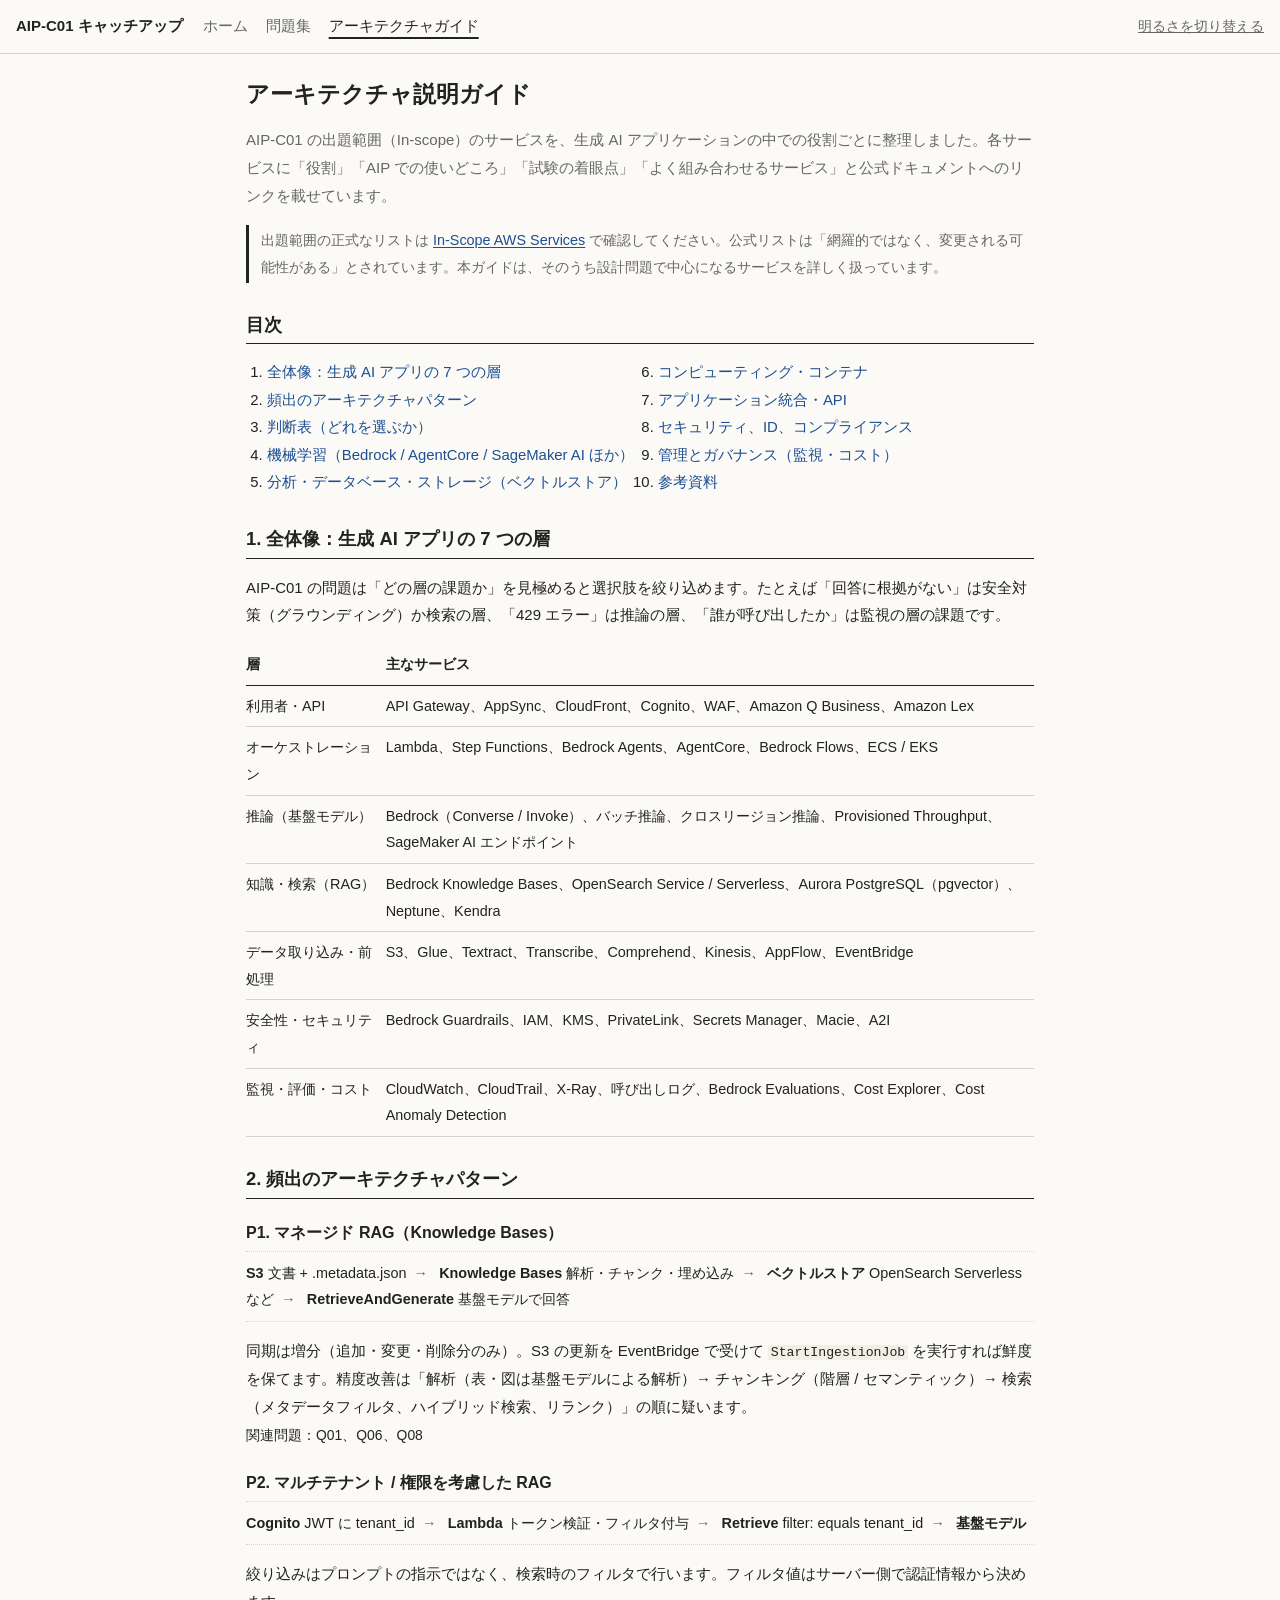
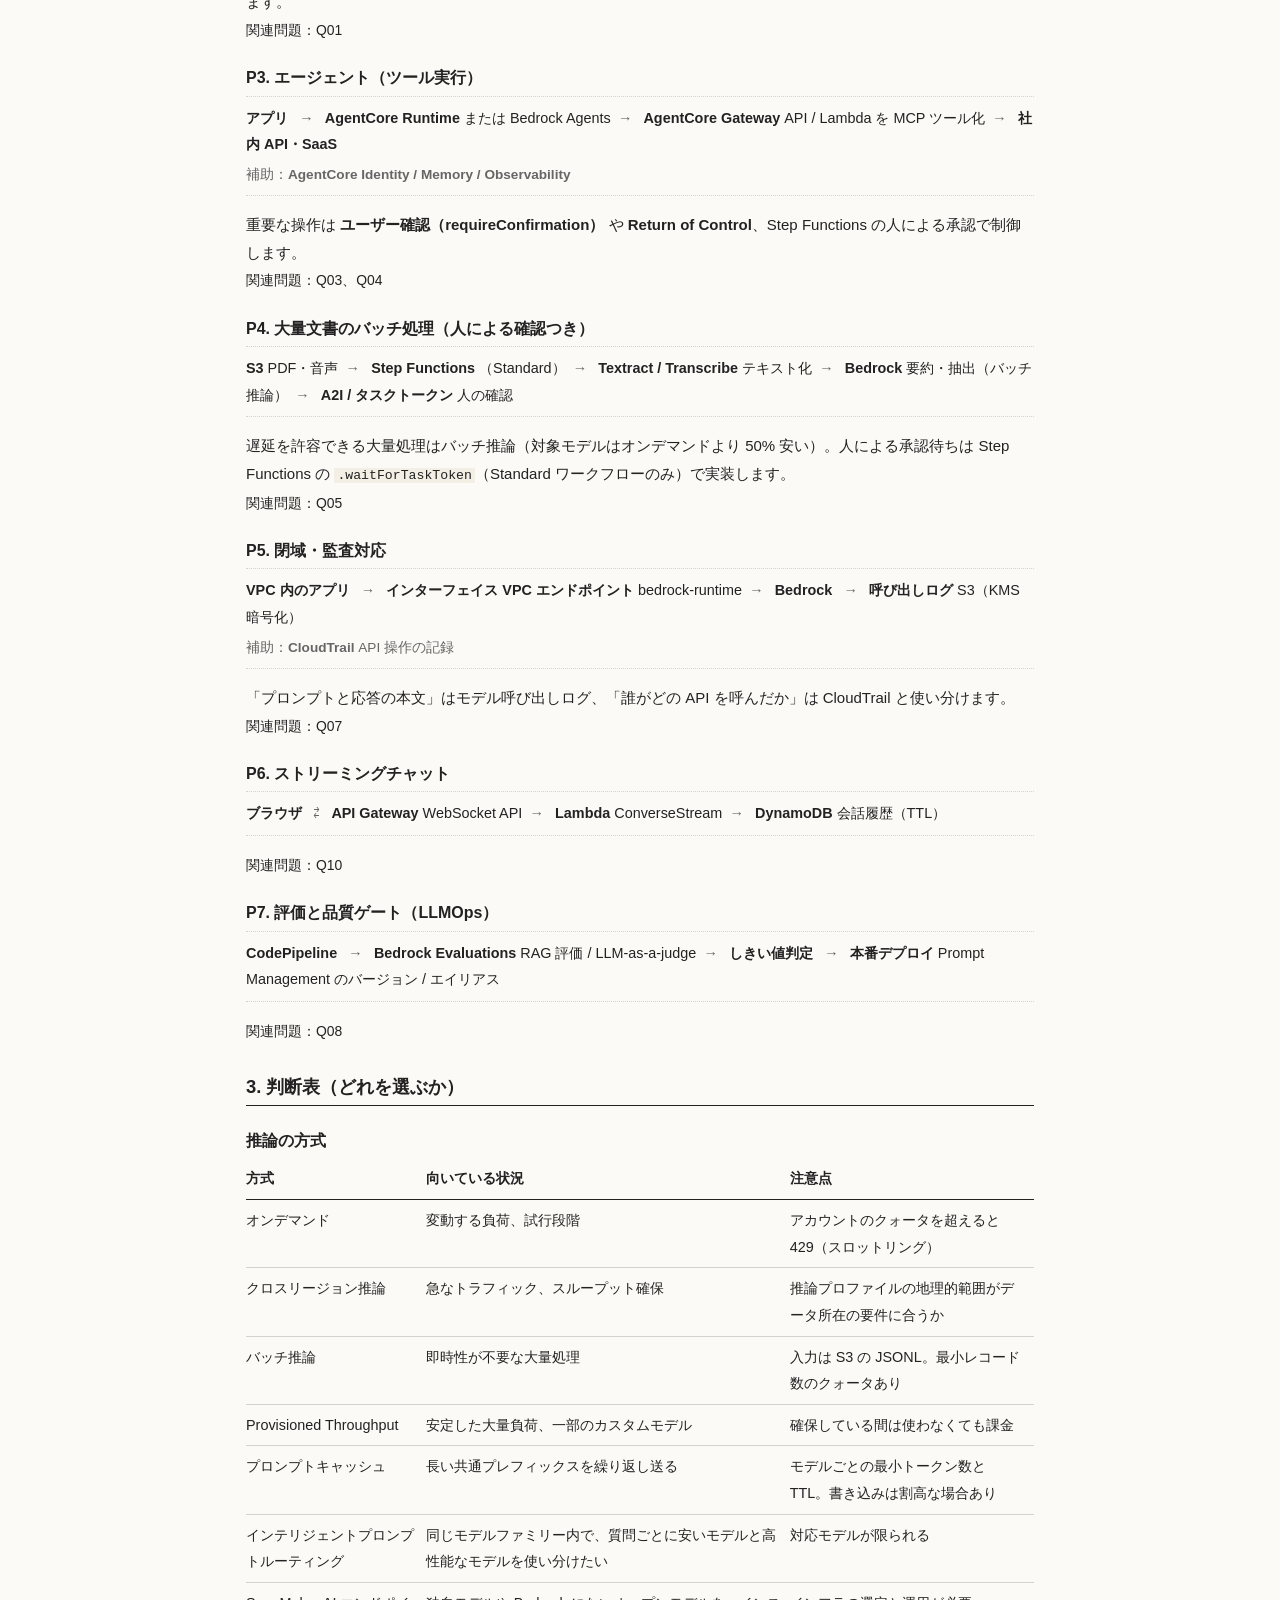
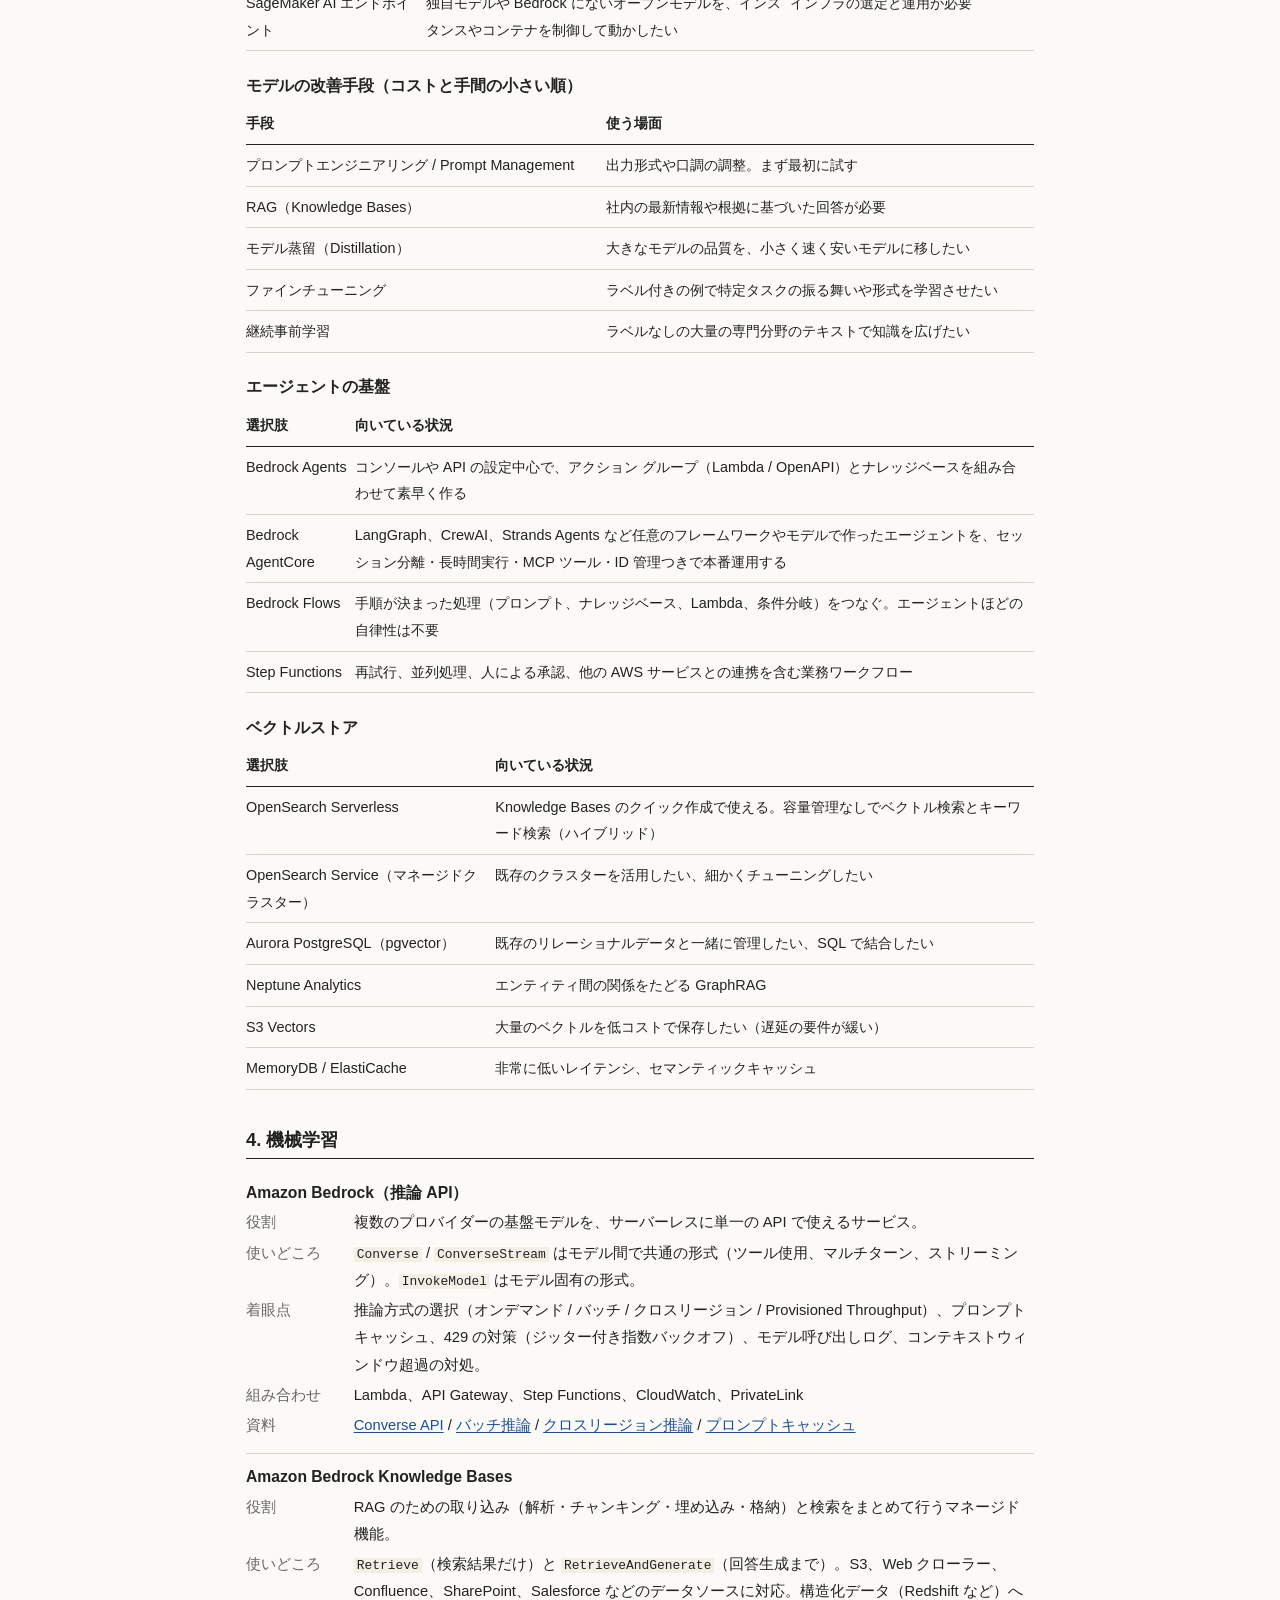
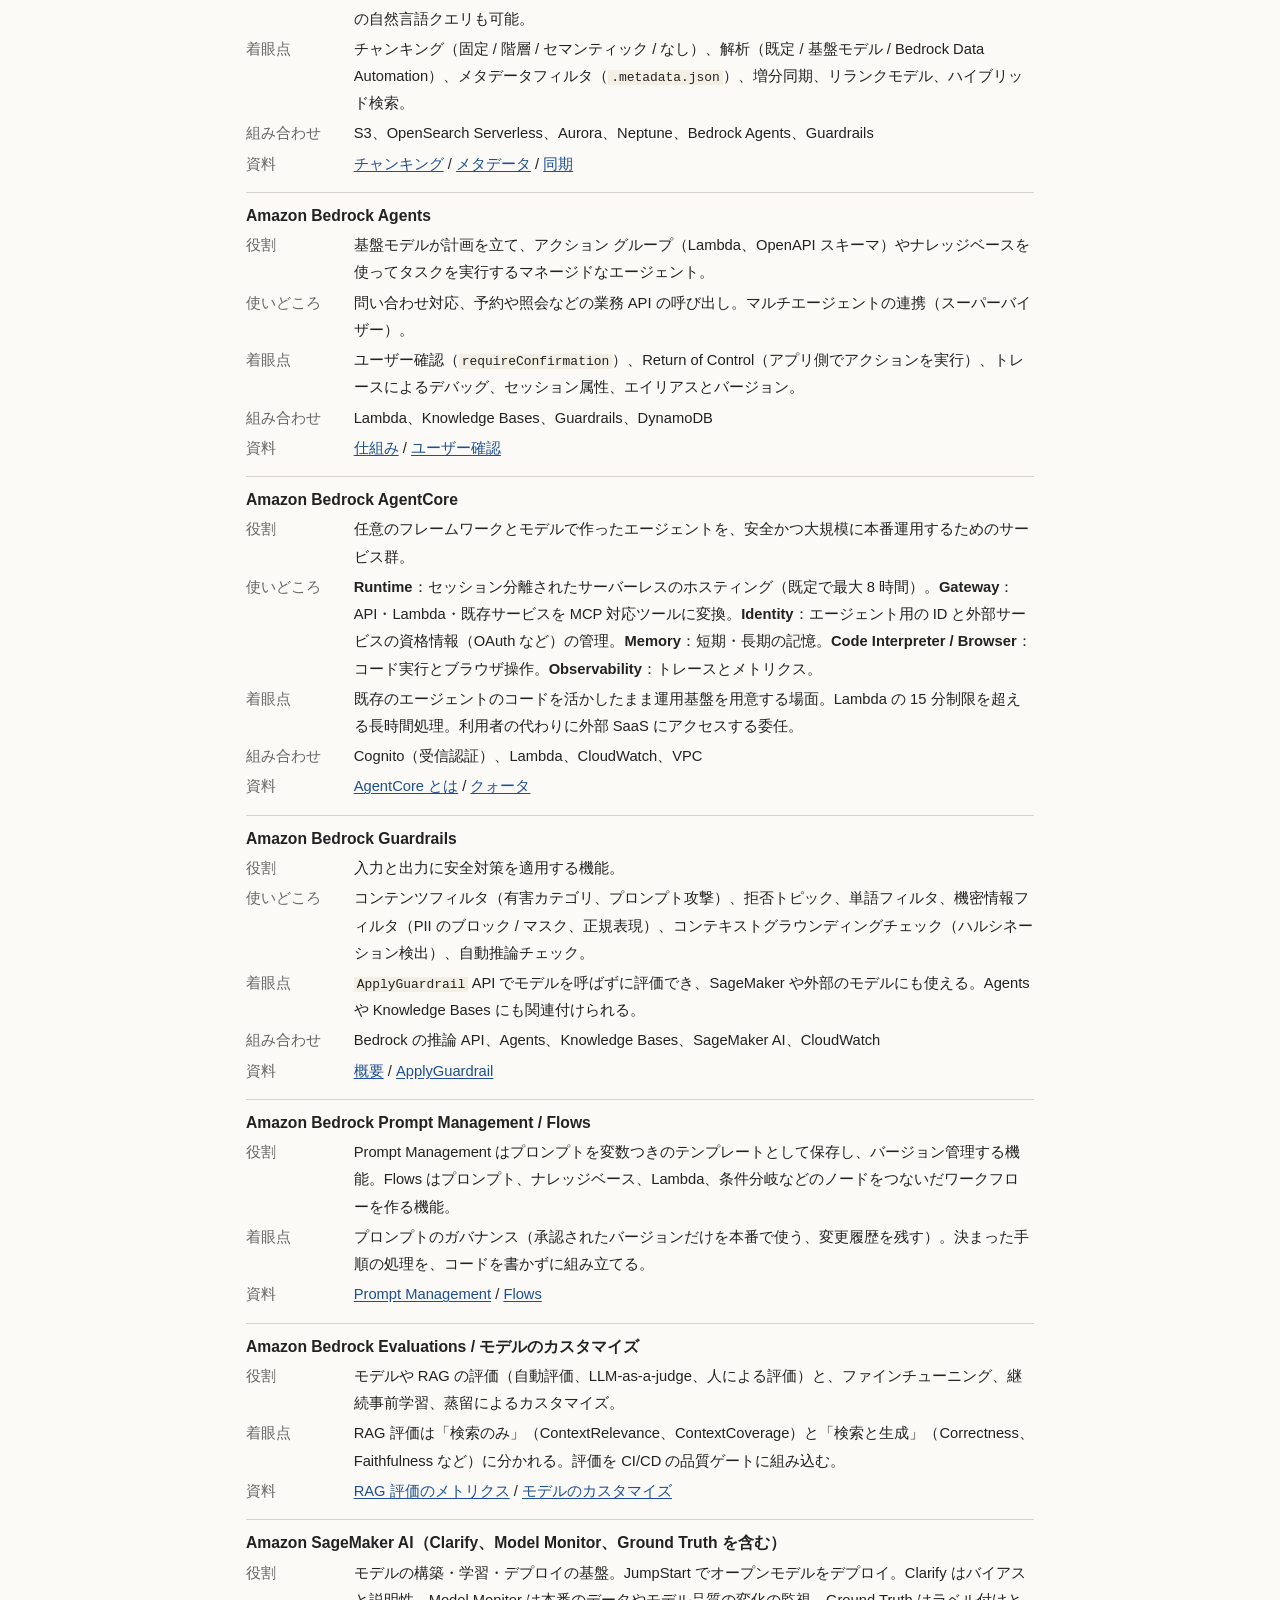
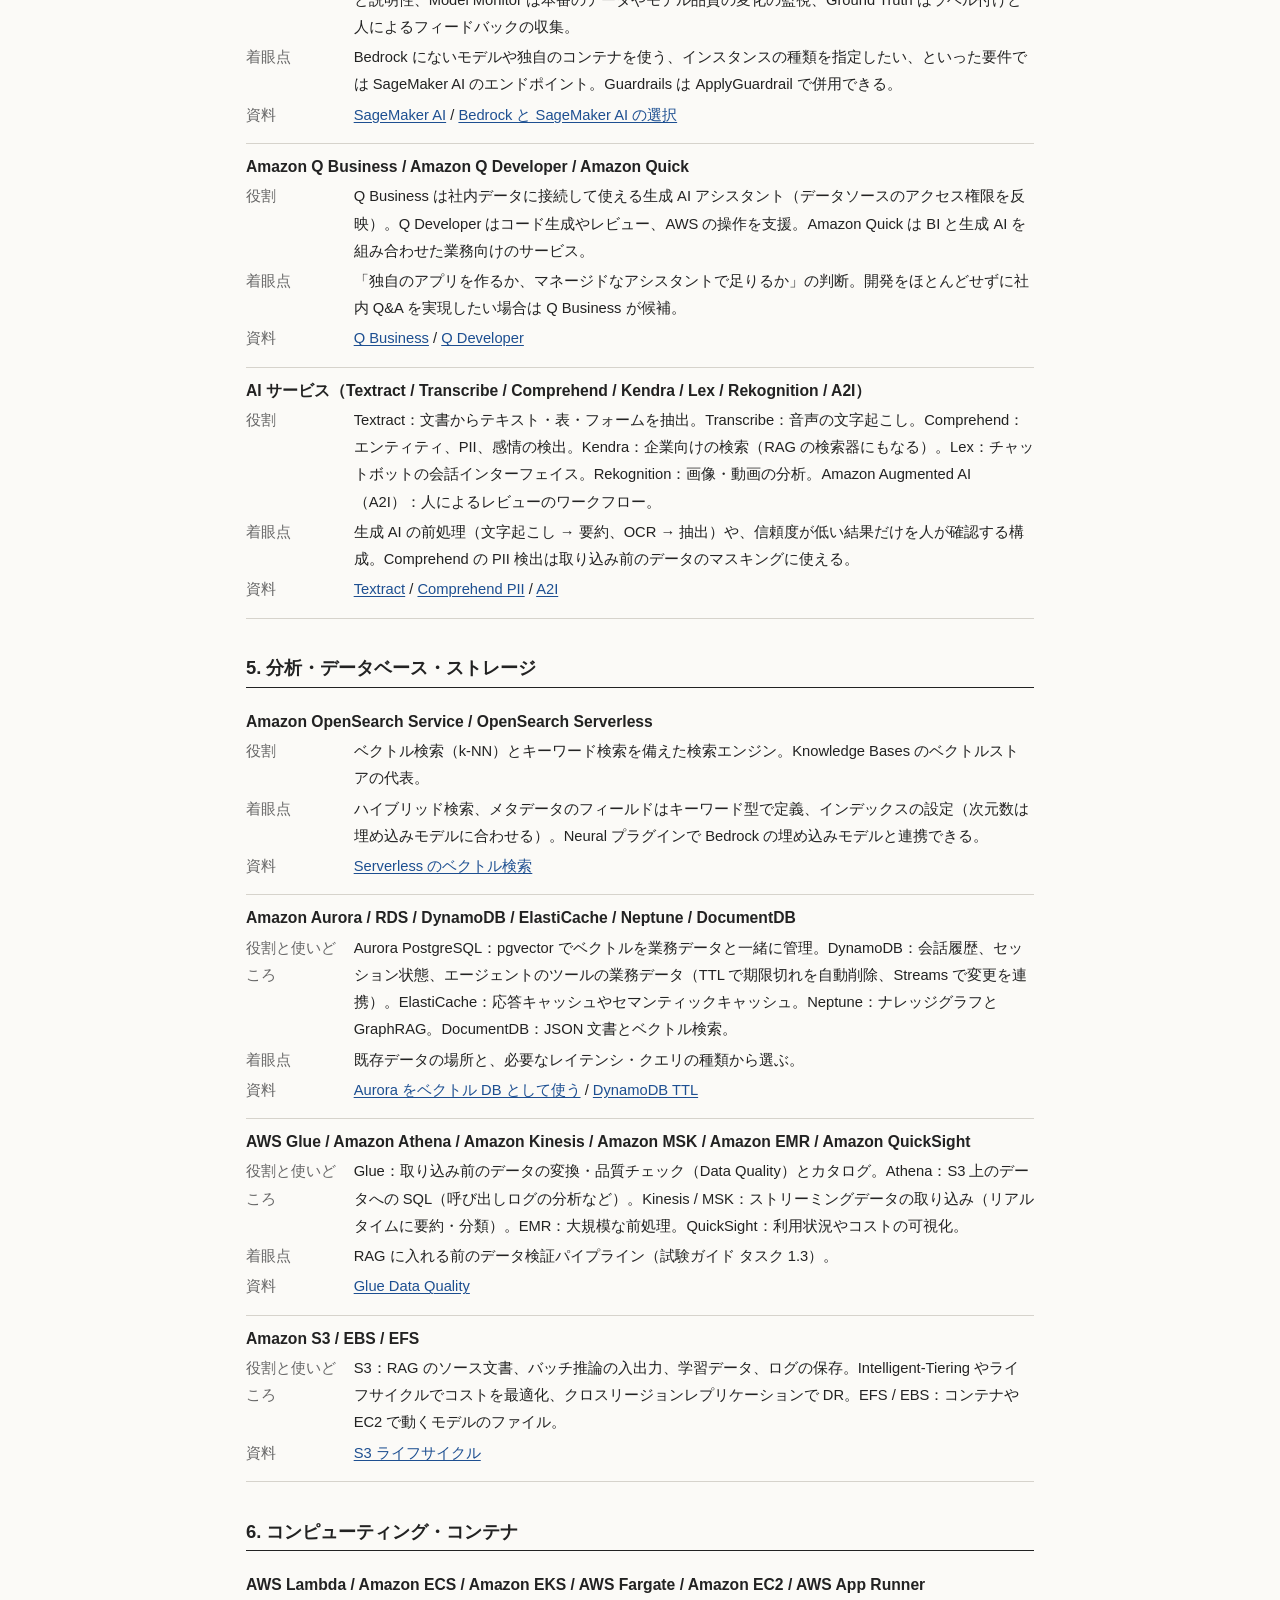
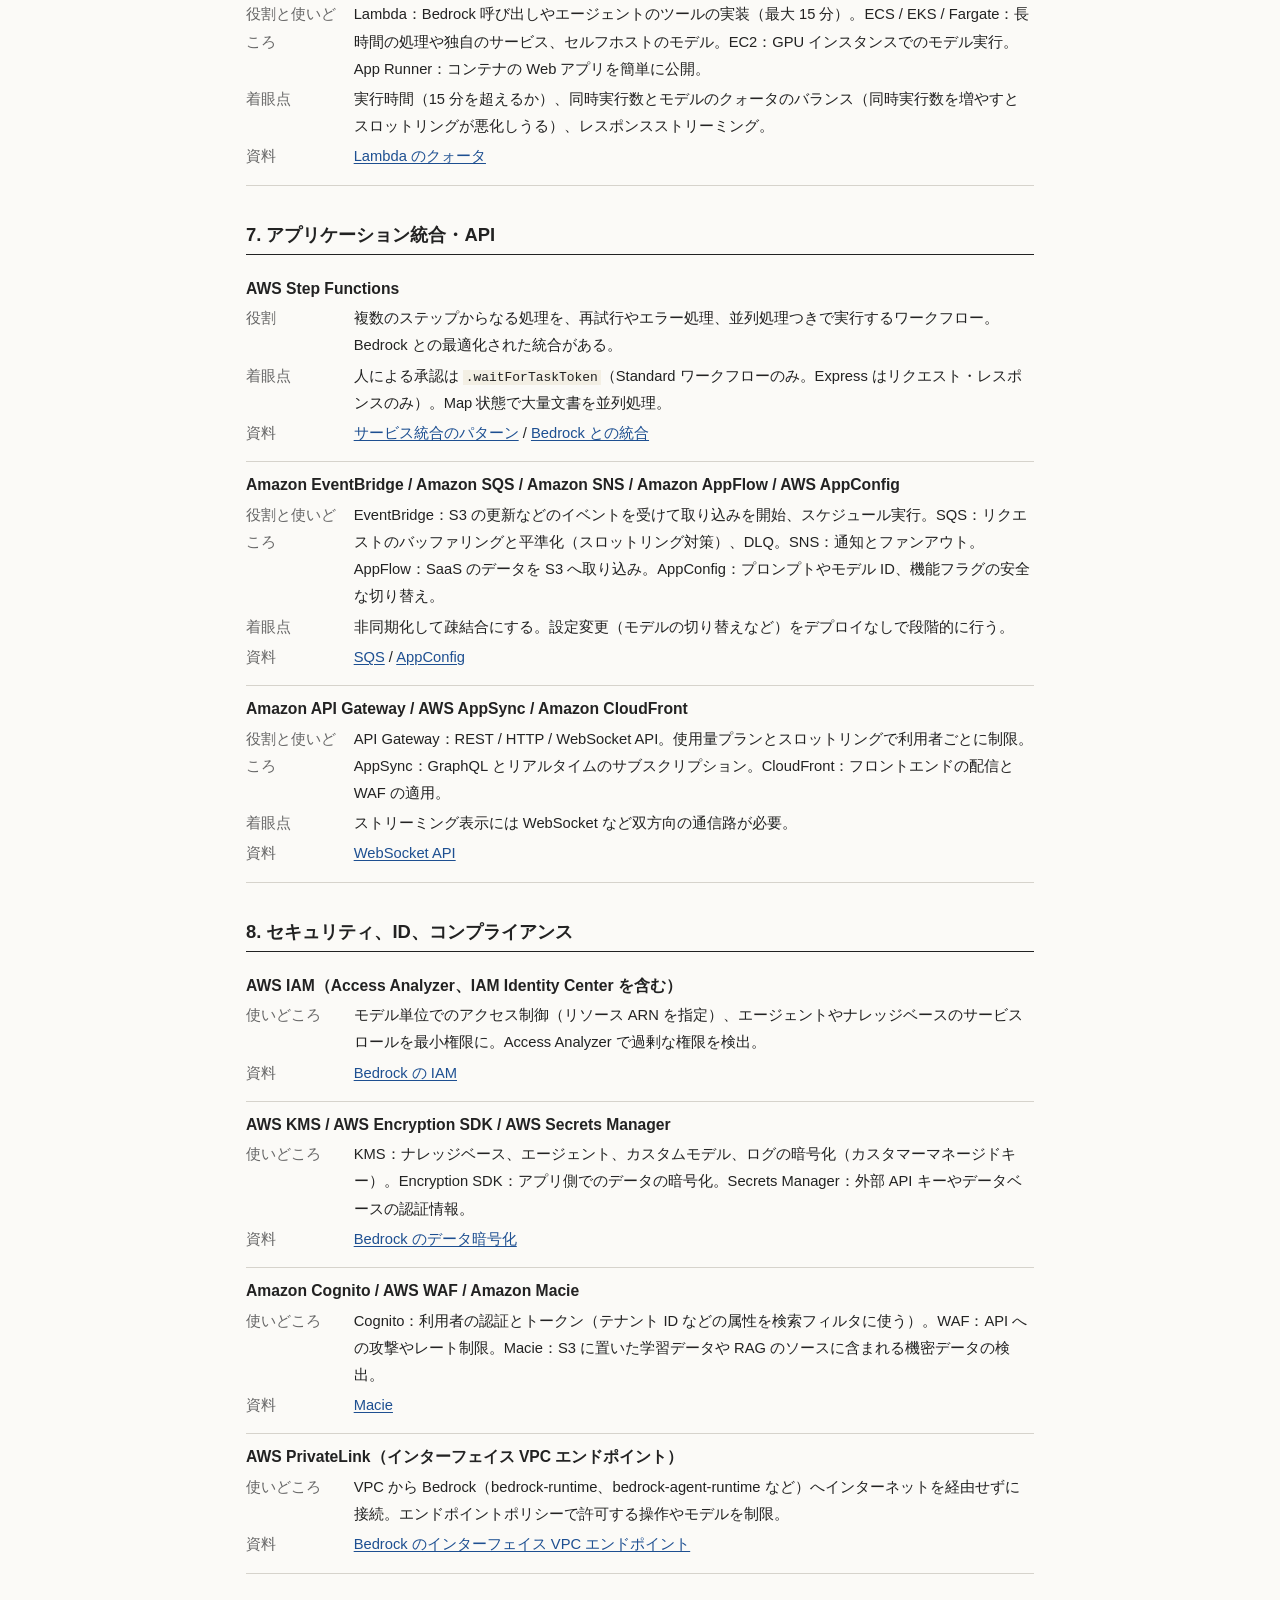
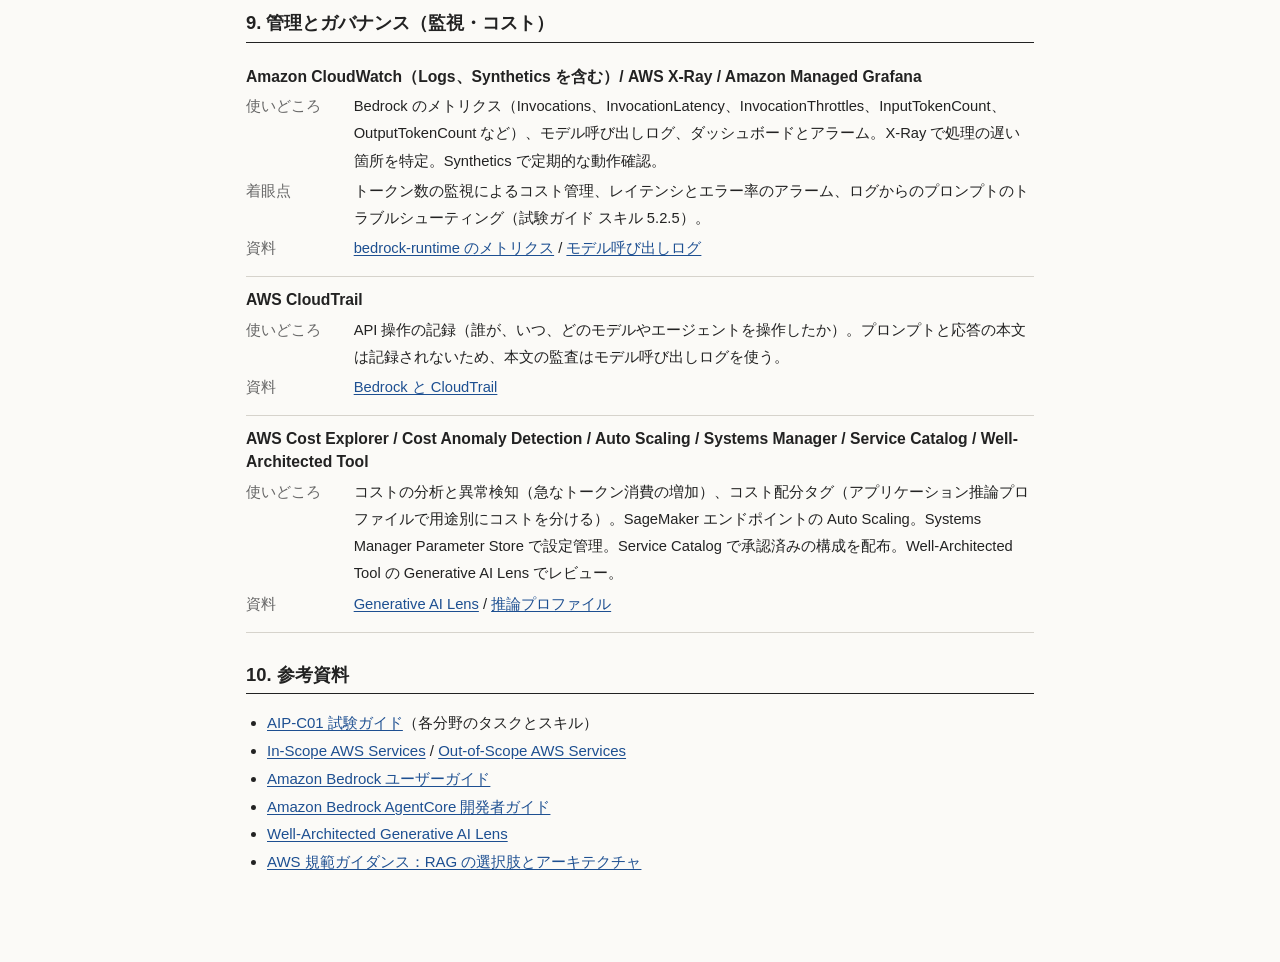
==== commit 7ab61f6e: "Plain study-book UI, balanced choice lengths, show exam domain and topic - Restyle all pages without" ====
--- a/guide.html
+++ b/guide.html
@@ -2,6 +2,8 @@
 <html lang="ja">
 <head>
   <meta charset="utf-8">
+  <meta http-equiv="Content-Security-Policy" content="default-src 'self'; script-src 'self'; style-src 'self' 'unsafe-inline'; img-src 'self' data:; object-src 'none'; base-uri 'none'; form-action 'none'">
+  <meta name="referrer" content="strict-origin-when-cross-origin">
   <meta name="viewport" content="width=device-width, initial-scale=1">
   <title>AIP アーキテクチャガイド</title>
   <link rel="stylesheet" href="css/style.css">
@@ -16,7 +18,7 @@
       <a href="guide.html" class="active">アーキテクチャガイド</a>
     </nav>
     <span class="spacer"></span>
-    <button id="themeBtn" class="icon-btn" type="button" aria-label="テーマ切替">◐</button>
+    <button id="themeBtn" class="icon-btn" type="button">明るさを切り替える</button>
   </header>
 
   <main class="wrap">
@@ -46,22 +48,25 @@
     </div>
 
     <!-- 1. 全体像 -->
-    <section id="map" class="card">
+    <section id="map">
       <h2>1. 全体像：生成 AI アプリの 7 つの層</h2>
       <p>AIP-C01 の問題は「どの層の課題か」を見極めると選択肢を絞り込めます。たとえば「回答に根拠がない」は安全対策（グラウンディング）か検索の層、「429 エラー」は推論の層、「誰が呼び出したか」は監視の層の課題です。</p>
-      <div class="layers">
-        <div class="layer"><div class="lname">① 利用者・API</div><div class="lsvcs"><span>API Gateway</span><span>AppSync</span><span>CloudFront</span><span>Cognito</span><span>WAF</span><span>Amazon Q Business</span><span>Amazon Lex</span></div></div>
-        <div class="layer"><div class="lname">② オーケストレーション</div><div class="lsvcs"><span>Lambda</span><span>Step Functions</span><span>Bedrock Agents</span><span>AgentCore</span><span>Bedrock Flows</span><span>ECS / EKS</span></div></div>
-        <div class="layer"><div class="lname">③ 推論（基盤モデル）</div><div class="lsvcs"><span>Bedrock（Converse / Invoke）</span><span>バッチ推論</span><span>クロスリージョン推論</span><span>Provisioned Throughput</span><span>SageMaker AI エンドポイント</span></div></div>
-        <div class="layer"><div class="lname">④ 知識・検索（RAG）</div><div class="lsvcs"><span>Bedrock Knowledge Bases</span><span>OpenSearch Service / Serverless</span><span>Aurora PostgreSQL（pgvector）</span><span>Neptune</span><span>Kendra</span></div></div>
-        <div class="layer"><div class="lname">⑤ データ取り込み・前処理</div><div class="lsvcs"><span>S3</span><span>Glue</span><span>Textract</span><span>Transcribe</span><span>Comprehend</span><span>Kinesis</span><span>AppFlow</span><span>EventBridge</span></div></div>
-        <div class="layer"><div class="lname">⑥ 安全性・セキュリティ</div><div class="lsvcs"><span>Bedrock Guardrails</span><span>IAM</span><span>KMS</span><span>PrivateLink</span><span>Secrets Manager</span><span>Macie</span><span>A2I</span></div></div>
-        <div class="layer"><div class="lname">⑦ 監視・評価・コスト</div><div class="lsvcs"><span>CloudWatch</span><span>CloudTrail</span><span>X-Ray</span><span>呼び出しログ</span><span>Bedrock Evaluations</span><span>Cost Explorer</span><span>Cost Anomaly Detection</span></div></div>
-      </div>
+      <div class="table-scroll"><table>
+        <thead><tr><th>層</th><th>主なサービス</th></tr></thead>
+        <tbody>
+          <tr><td>利用者・API</td><td>API Gateway、AppSync、CloudFront、Cognito、WAF、Amazon Q Business、Amazon Lex</td></tr>
+          <tr><td>オーケストレーション</td><td>Lambda、Step Functions、Bedrock Agents、AgentCore、Bedrock Flows、ECS / EKS</td></tr>
+          <tr><td>推論（基盤モデル）</td><td>Bedrock（Converse / Invoke）、バッチ推論、クロスリージョン推論、Provisioned Throughput、SageMaker AI エンドポイント</td></tr>
+          <tr><td>知識・検索（RAG）</td><td>Bedrock Knowledge Bases、OpenSearch Service / Serverless、Aurora PostgreSQL（pgvector）、Neptune、Kendra</td></tr>
+          <tr><td>データ取り込み・前処理</td><td>S3、Glue、Textract、Transcribe、Comprehend、Kinesis、AppFlow、EventBridge</td></tr>
+          <tr><td>安全性・セキュリティ</td><td>Bedrock Guardrails、IAM、KMS、PrivateLink、Secrets Manager、Macie、A2I</td></tr>
+          <tr><td>監視・評価・コスト</td><td>CloudWatch、CloudTrail、X-Ray、呼び出しログ、Bedrock Evaluations、Cost Explorer、Cost Anomaly Detection</td></tr>
+        </tbody>
+      </table></div>
     </section>
 
     <!-- 2. パターン -->
-    <section id="patterns" class="card">
+    <section id="patterns">
       <h2>2. 頻出のアーキテクチャパターン</h2>
 
       <h3>P1. マネージド RAG（Knowledge Bases）</h3>
@@ -132,7 +137,7 @@
     </section>
 
     <!-- 3. 判断表 -->
-    <section id="decide" class="card">
+    <section id="decide">
       <h2>3. 判断表（どれを選ぶか）</h2>
 
       <h3>推論の方式</h3>
@@ -190,7 +195,7 @@
     <section id="ml" class="cat">
       <h3>4. 機械学習</h3>
 
-      <div class="svc"><h4>Amazon Bedrock（推論 API）</h4><dl>
+      <div class="svc" id="svc-bedrock"><h4>Amazon Bedrock（推論 API）</h4><dl>
         <dt>役割</dt><dd>複数のプロバイダーの基盤モデルを、サーバーレスに単一の API で使えるサービス。</dd>
         <dt>使いどころ</dt><dd><code>Converse</code> / <code>ConverseStream</code> はモデル間で共通の形式（ツール使用、マルチターン、ストリーミング）。<code>InvokeModel</code> はモデル固有の形式。</dd>
         <dt>着眼点</dt><dd>推論方式の選択（オンデマンド / バッチ / クロスリージョン / Provisioned Throughput）、プロンプトキャッシュ、429 の対策（ジッター付き指数バックオフ）、モデル呼び出しログ、コンテキストウィンドウ超過の対処。</dd>
@@ -198,7 +203,7 @@
         <dt>資料</dt><dd><a href="https://docs.aws.amazon.com/ja_jp/bedrock/latest/userguide/conversation-inference.html" target="_blank" rel="noopener">Converse API</a> / <a href="https://docs.aws.amazon.com/ja_jp/bedrock/latest/userguide/batch-inference.html" target="_blank" rel="noopener">バッチ推論</a> / <a href="https://docs.aws.amazon.com/ja_jp/bedrock/latest/userguide/cross-region-inference.html" target="_blank" rel="noopener">クロスリージョン推論</a> / <a href="https://docs.aws.amazon.com/ja_jp/bedrock/latest/userguide/prompt-caching.html" target="_blank" rel="noopener">プロンプトキャッシュ</a></dd>
       </dl></div>
 
-      <div class="svc"><h4>Amazon Bedrock Knowledge Bases</h4><dl>
+      <div class="svc" id="svc-kb"><h4>Amazon Bedrock Knowledge Bases</h4><dl>
         <dt>役割</dt><dd>RAG のための取り込み（解析・チャンキング・埋め込み・格納）と検索をまとめて行うマネージド機能。</dd>
         <dt>使いどころ</dt><dd><code>Retrieve</code>（検索結果だけ）と <code>RetrieveAndGenerate</code>（回答生成まで）。S3、Web クローラー、Confluence、SharePoint、Salesforce などのデータソースに対応。構造化データ（Redshift など）への自然言語クエリも可能。</dd>
         <dt>着眼点</dt><dd>チャンキング（固定 / 階層 / セマンティック / なし）、解析（既定 / 基盤モデル / Bedrock Data Automation）、メタデータフィルタ（<code>.metadata.json</code>）、増分同期、リランクモデル、ハイブリッド検索。</dd>
@@ -206,7 +211,7 @@
         <dt>資料</dt><dd><a href="https://docs.aws.amazon.com/ja_jp/bedrock/latest/userguide/kb-chunking.html" target="_blank" rel="noopener">チャンキング</a> / <a href="https://docs.aws.amazon.com/ja_jp/bedrock/latest/userguide/kb-metadata.html" target="_blank" rel="noopener">メタデータ</a> / <a href="https://docs.aws.amazon.com/ja_jp/bedrock/latest/userguide/kb-data-source-sync-ingest.html" target="_blank" rel="noopener">同期</a></dd>
       </dl></div>
 
-      <div class="svc"><h4>Amazon Bedrock Agents</h4><dl>
+      <div class="svc" id="svc-agents"><h4>Amazon Bedrock Agents</h4><dl>
         <dt>役割</dt><dd>基盤モデルが計画を立て、アクション グループ（Lambda、OpenAPI スキーマ）やナレッジベースを使ってタスクを実行するマネージドなエージェント。</dd>
         <dt>使いどころ</dt><dd>問い合わせ対応、予約や照会などの業務 API の呼び出し。マルチエージェントの連携（スーパーバイザー）。</dd>
         <dt>着眼点</dt><dd>ユーザー確認（<code>requireConfirmation</code>）、Return of Control（アプリ側でアクションを実行）、トレースによるデバッグ、セッション属性、エイリアスとバージョン。</dd>
@@ -214,7 +219,7 @@
         <dt>資料</dt><dd><a href="https://docs.aws.amazon.com/ja_jp/bedrock/latest/userguide/agents-how.html" target="_blank" rel="noopener">仕組み</a> / <a href="https://docs.aws.amazon.com/ja_jp/bedrock/latest/userguide/agents-userconfirmation.html" target="_blank" rel="noopener">ユーザー確認</a></dd>
       </dl></div>
 
-      <div class="svc"><h4>Amazon Bedrock AgentCore</h4><dl>
+      <div class="svc" id="svc-agentcore"><h4>Amazon Bedrock AgentCore</h4><dl>
         <dt>役割</dt><dd>任意のフレームワークとモデルで作ったエージェントを、安全かつ大規模に本番運用するためのサービス群。</dd>
         <dt>使いどころ</dt><dd><b>Runtime</b>：セッション分離されたサーバーレスのホスティング（既定で最大 8 時間）。<b>Gateway</b>：API・Lambda・既存サービスを MCP 対応ツールに変換。<b>Identity</b>：エージェント用の ID と外部サービスの資格情報（OAuth など）の管理。<b>Memory</b>：短期・長期の記憶。<b>Code Interpreter / Browser</b>：コード実行とブラウザ操作。<b>Observability</b>：トレースとメトリクス。</dd>
         <dt>着眼点</dt><dd>既存のエージェントのコードを活かしたまま運用基盤を用意する場面。Lambda の 15 分制限を超える長時間処理。利用者の代わりに外部 SaaS にアクセスする委任。</dd>
@@ -222,7 +227,7 @@
         <dt>資料</dt><dd><a href="https://docs.aws.amazon.com/ja_jp/bedrock-agentcore/latest/devguide/what-is-bedrock-agentcore.html" target="_blank" rel="noopener">AgentCore とは</a> / <a href="https://docs.aws.amazon.com/ja_jp/bedrock-agentcore/latest/devguide/bedrock-agentcore-limits.html" target="_blank" rel="noopener">クォータ</a></dd>
       </dl></div>
 
-      <div class="svc"><h4>Amazon Bedrock Guardrails</h4><dl>
+      <div class="svc" id="svc-guardrails"><h4>Amazon Bedrock Guardrails</h4><dl>
         <dt>役割</dt><dd>入力と出力に安全対策を適用する機能。</dd>
         <dt>使いどころ</dt><dd>コンテンツフィルタ（有害カテゴリ、プロンプト攻撃）、拒否トピック、単語フィルタ、機密情報フィルタ（PII のブロック / マスク、正規表現）、コンテキストグラウンディングチェック（ハルシネーション検出）、自動推論チェック。</dd>
         <dt>着眼点</dt><dd><code>ApplyGuardrail</code> API でモデルを呼ばずに評価でき、SageMaker や外部のモデルにも使える。Agents や Knowledge Bases にも関連付けられる。</dd>
@@ -236,7 +241,7 @@
         <dt>資料</dt><dd><a href="https://docs.aws.amazon.com/ja_jp/bedrock/latest/userguide/prompt-management.html" target="_blank" rel="noopener">Prompt Management</a> / <a href="https://docs.aws.amazon.com/ja_jp/bedrock/latest/userguide/flows.html" target="_blank" rel="noopener">Flows</a></dd>
       </dl></div>
 
-      <div class="svc"><h4>Amazon Bedrock Evaluations / モデルのカスタマイズ</h4><dl>
+      <div class="svc" id="svc-eval"><h4>Amazon Bedrock Evaluations / モデルのカスタマイズ</h4><dl>
         <dt>役割</dt><dd>モデルや RAG の評価（自動評価、LLM-as-a-judge、人による評価）と、ファインチューニング、継続事前学習、蒸留によるカスタマイズ。</dd>
         <dt>着眼点</dt><dd>RAG 評価は「検索のみ」（ContextRelevance、ContextCoverage）と「検索と生成」（Correctness、Faithfulness など）に分かれる。評価を CI/CD の品質ゲートに組み込む。</dd>
         <dt>資料</dt><dd><a href="https://docs.aws.amazon.com/ja_jp/bedrock/latest/userguide/knowledge-base-evaluation-metrics.html" target="_blank" rel="noopener">RAG 評価のメトリクス</a> / <a href="https://docs.aws.amazon.com/ja_jp/bedrock/latest/userguide/custom-models.html" target="_blank" rel="noopener">モデルのカスタマイズ</a></dd>
@@ -314,7 +319,7 @@
         <dt>資料</dt><dd><a href="https://docs.aws.amazon.com/ja_jp/AWSSimpleQueueService/latest/SQSDeveloperGuide/welcome.html" target="_blank" rel="noopener">SQS</a> / <a href="https://docs.aws.amazon.com/ja_jp/appconfig/latest/userguide/what-is-appconfig.html" target="_blank" rel="noopener">AppConfig</a></dd>
       </dl></div>
 
-      <div class="svc"><h4>Amazon API Gateway / AWS AppSync / Amazon CloudFront</h4><dl>
+      <div class="svc" id="svc-apigw"><h4>Amazon API Gateway / AWS AppSync / Amazon CloudFront</h4><dl>
         <dt>役割と使いどころ</dt><dd>API Gateway：REST / HTTP / WebSocket API。使用量プランとスロットリングで利用者ごとに制限。AppSync：GraphQL とリアルタイムのサブスクリプション。CloudFront：フロントエンドの配信と WAF の適用。</dd>
         <dt>着眼点</dt><dd>ストリーミング表示には WebSocket など双方向の通信路が必要。</dd>
         <dt>資料</dt><dd><a href="https://docs.aws.amazon.com/ja_jp/apigateway/latest/developerguide/apigateway-websocket-api.html" target="_blank" rel="noopener">WebSocket API</a></dd>
@@ -336,7 +341,7 @@
         <dt>使いどころ</dt><dd>Cognito：利用者の認証とトークン（テナント ID などの属性を検索フィルタに使う）。WAF：API への攻撃やレート制限。Macie：S3 に置いた学習データや RAG のソースに含まれる機密データの検出。</dd>
         <dt>資料</dt><dd><a href="https://docs.aws.amazon.com/ja_jp/macie/latest/user/what-is-macie.html" target="_blank" rel="noopener">Macie</a></dd>
       </dl></div>
-      <div class="svc"><h4>AWS PrivateLink（インターフェイス VPC エンドポイント）</h4><dl>
+      <div class="svc" id="svc-privatelink"><h4>AWS PrivateLink（インターフェイス VPC エンドポイント）</h4><dl>
         <dt>使いどころ</dt><dd>VPC から Bedrock（bedrock-runtime、bedrock-agent-runtime など）へインターネットを経由せずに接続。エンドポイントポリシーで許可する操作やモデルを制限。</dd>
         <dt>資料</dt><dd><a href="https://docs.aws.amazon.com/ja_jp/bedrock/latest/userguide/vpc-interface-endpoints.html" target="_blank" rel="noopener">Bedrock のインターフェイス VPC エンドポイント</a></dd>
       </dl></div>
@@ -360,7 +365,7 @@
       </dl></div>
     </section>
 
-    <section id="refs" class="card">
+    <section id="refs">
       <h2>10. 参考資料</h2>
       <ul>
         <li><a href="https://docs.aws.amazon.com/ja_jp/aws-certification/latest/ai-professional-01/ai-professional-01.html" target="_blank" rel="noopener">AIP-C01 試験ガイド</a>（各分野のタスクとスキル）</li>
--- a/css/style.css
+++ b/css/style.css
@@ -1,135 +1,131 @@
 [hidden] { display: none !important; }
+
+/* 参考書のような落ち着いた紙面を目指す。角丸・影・ピル型のバッジは使わない */
 :root {
-  --bg: #f6f7f9;
-  --surface: #ffffff;
-  --surface-2: #eef1f5;
-  --text: #1c2430;
-  --muted: #5b6777;
-  --border: #d9dee6;
-  --accent: #2557c7;
-  --accent-soft: #e5edfc;
-  --ok: #1f7a4d;
-  --ok-soft: #e3f4ea;
-  --ng: #b3261e;
-  --ng-soft: #fbe7e5;
-  --warn-soft: #fff4d6;
-  --radius: 10px;
-  --d1: #2557c7; --d2: #7a3fc4; --d3: #b3261e; --d4: #b86e00; --d5: #1f7a4d;
+  --bg: #fbfaf7;
+  --text: #222;
+  --muted: #666;
+  --rule: #d6d3cc;
+  --rule-strong: #222;
+  --accent: #1d4f91;
+  --mark: #f3efe4;
+  --ok: #1e6b3a;
+  --ng: #a3271f;
 }
 @media (prefers-color-scheme: dark) {
   :root:not([data-theme="light"]) {
-    --bg: #12161c; --surface: #1b2129; --surface-2: #232a34; --text: #e6eaf0; --muted: #9aa5b4;
-    --border: #2f3844; --accent: #7ea6ff; --accent-soft: #1f2c47; --ok: #5cc98f; --ok-soft: #173326;
-    --ng: #ff8a80; --ng-soft: #3a1d1b; --warn-soft: #3a3016;
-    --d1: #7ea6ff; --d2: #c39bff; --d3: #ff8a80; --d4: #ffbf5c; --d5: #5cc98f;
+    --bg: #1a1a1a; --text: #e4e2dd; --muted: #a29f98; --rule: #3a3936; --rule-strong: #e4e2dd;
+    --accent: #8fb4e6; --mark: #2a2824; --ok: #7cc493; --ng: #ef8a80;
   }
 }
 :root[data-theme="dark"] {
-  --bg: #12161c; --surface: #1b2129; --surface-2: #232a34; --text: #e6eaf0; --muted: #9aa5b4;
-  --border: #2f3844; --accent: #7ea6ff; --accent-soft: #1f2c47; --ok: #5cc98f; --ok-soft: #173326;
-  --ng: #ff8a80; --ng-soft: #3a1d1b; --warn-soft: #3a3016;
-  --d1: #7ea6ff; --d2: #c39bff; --d3: #ff8a80; --d4: #ffbf5c; --d5: #5cc98f;
+  --bg: #1a1a1a; --text: #e4e2dd; --muted: #a29f98; --rule: #3a3936; --rule-strong: #e4e2dd;
+  --accent: #8fb4e6; --mark: #2a2824; --ok: #7cc493; --ng: #ef8a80;
 }
 
 * { box-sizing: border-box; }
 html { -webkit-text-size-adjust: 100%; }
 body {
   margin: 0; background: var(--bg); color: var(--text);
-  font-family: system-ui, -apple-system, "Hiragino Sans", "Noto Sans JP", "Yu Gothic UI", sans-serif;
-  line-height: 1.75; font-size: 16px;
+  font-family: "Hiragino Sans", "Hiragino Kaku Gothic ProN", "Noto Sans JP", "Yu Gothic", Meiryo, sans-serif;
+  font-size: 15px; line-height: 1.85;
 }
-a { color: var(--accent); }
-h1, h2, h3, h4 { line-height: 1.4; }
-code { background: var(--surface-2); padding: 0 4px; border-radius: 4px; font-size: .92em; }
+a { color: var(--accent); text-underline-offset: 2px; }
+h1, h2, h3, h4 { line-height: 1.45; font-weight: 700; }
+h1 { font-size: 1.45rem; margin: 0 0 .4em; }
+h2 { font-size: 1.15rem; margin: 1.6em 0 .6em; padding-bottom: .25em; border-bottom: 1px solid var(--rule-strong); }
+h3 { font-size: 1rem; margin: 1.4em 0 .4em; }
+h4 { font-size: .98rem; margin: 0 0 .3em; }
+code { font-family: ui-monospace, Menlo, Consolas, monospace; font-size: .88em; background: var(--mark); padding: 0 3px; }
+ul, ol { padding-left: 1.4em; }
 
-.topbar {
-  position: sticky; top: 0; z-index: 10; background: var(--surface); border-bottom: 1px solid var(--border);
-  display: flex; align-items: center; gap: 16px; padding: 10px 16px; flex-wrap: wrap;
-}
-.brand { font-weight: 700; text-decoration: none; color: var(--text); }
-.nav { display: flex; gap: 14px; flex-wrap: wrap; font-size: .95rem; }
-.nav a { text-decoration: none; color: var(--muted); }
-.nav a.active, .nav a:hover { color: var(--accent); }
+/* ヘッダー */
+.topbar { border-bottom: 1px solid var(--rule); background: var(--bg); }
+.topbar-inner, .topbar { display: flex; align-items: baseline; gap: 20px; flex-wrap: wrap; padding: 12px 16px; }
+.brand { font-weight: 700; color: var(--text); text-decoration: none; }
+.nav { display: flex; gap: 18px; flex-wrap: wrap; font-size: .93rem; }
+.nav a { color: var(--muted); text-decoration: none; }
+.nav a:hover { color: var(--text); }
+.nav a.active { color: var(--text); text-decoration: underline; text-decoration-thickness: 2px; text-underline-offset: 6px; }
 .spacer { flex: 1; }
-.icon-btn { background: none; border: 1px solid var(--border); color: var(--text); border-radius: 8px; padding: 2px 10px; cursor: pointer; }
+.icon-btn { background: none; border: none; color: var(--muted); font: inherit; font-size: .85rem; cursor: pointer; padding: 0; text-decoration: underline; }
 
-.wrap { max-width: 960px; margin: 0 auto; padding: 20px 16px 60px; }
-.card { background: var(--surface); border: 1px solid var(--border); border-radius: var(--radius); padding: 18px 20px; margin: 16px 0; }
+/* 本文 */
+.wrap { max-width: 820px; margin: 0 auto; padding: 24px 16px 72px; }
+.hero { margin-bottom: 8px; }
+.hero h1 { font-size: 1.45rem; }
+.card { margin: 0 0 28px; }
 .muted { color: var(--muted); }
-.small { font-size: .88rem; }
-.grid { display: grid; grid-template-columns: repeat(auto-fit, minmax(260px, 1fr)); gap: 16px; }
-.hero h1 { margin: 8px 0 4px; font-size: 1.6rem; }
+.small { font-size: .87rem; }
+.note { border-left: 3px solid var(--rule-strong); padding: 2px 0 2px 12px; font-size: .9rem; color: var(--muted); margin: 16px 0; }
 
-.btn { display: inline-block; border: 1px solid var(--border); background: var(--surface); color: var(--text);
-  border-radius: 8px; padding: 8px 16px; cursor: pointer; font: inherit; text-decoration: none; }
-.btn.primary { background: var(--accent); border-color: var(--accent); color: #fff; }
-:root[data-theme="dark"] .btn.primary { color: #0d1320; }
-@media (prefers-color-scheme: dark) { :root:not([data-theme="light"]) .btn.primary { color: #0d1320; } }
-.btn:disabled { opacity: .5; cursor: not-allowed; }
+.btn { display: inline-block; font: inherit; font-size: .93rem; padding: 6px 16px; cursor: pointer;
+  border: 1px solid var(--rule-strong); background: transparent; color: var(--text); border-radius: 2px; text-decoration: none; }
+.btn.primary { background: var(--rule-strong); color: var(--bg); }
+.btn:disabled { opacity: .4; cursor: not-allowed; }
+.actions { display: flex; gap: 10px; flex-wrap: wrap; margin-top: 14px; }
 
-table { width: 100%; border-collapse: collapse; font-size: .92rem; }
-th, td { border-bottom: 1px solid var(--border); padding: 8px 6px; text-align: left; vertical-align: top; }
-th { background: var(--surface-2); }
+table { width: 100%; border-collapse: collapse; font-size: .9rem; }
+th, td { border-bottom: 1px solid var(--rule); padding: 7px 8px 7px 0; text-align: left; vertical-align: top; }
+th { border-bottom: 1px solid var(--rule-strong); font-weight: 700; white-space: nowrap; }
 .table-scroll { overflow-x: auto; }
 
-.tag { display: inline-block; font-size: .78rem; padding: 1px 8px; border-radius: 999px; background: var(--surface-2); color: var(--muted); margin: 2px 4px 2px 0; }
-.dtag { color: #fff; }
-.dtag.d1 { background: var(--d1); } .dtag.d2 { background: var(--d2); } .dtag.d3 { background: var(--d3); }
-.dtag.d4 { background: var(--d4); } .dtag.d5 { background: var(--d5); }
-:root[data-theme="dark"] .dtag { color: #0d1320; }
-@media (prefers-color-scheme: dark) { :root:not([data-theme="light"]) .dtag { color: #0d1320; } }
+/* 分野などのラベル：文字だけで示す */
+.tag, .dtag { font-size: .85rem; color: var(--muted); }
+.tag + .tag::before { content: "／"; margin: 0 .3em; color: var(--rule); }
 
 /* ---- 問題集 ---- */
-.qhead { display: flex; justify-content: space-between; align-items: center; gap: 8px; flex-wrap: wrap; }
-.progress { height: 6px; background: var(--surface-2); border-radius: 999px; overflow: hidden; margin: 8px 0 14px; }
-.progress > div { height: 100%; background: var(--accent); width: 0; transition: width .2s; }
-.qtext { font-size: 1.05rem; font-weight: 600; margin: 8px 0; white-space: pre-wrap; }
-.hint { color: var(--accent); font-weight: 600; font-size: .92rem; }
-.choices { display: grid; gap: 10px; margin: 12px 0; }
-.choice { display: flex; gap: 10px; align-items: flex-start; border: 1px solid var(--border); border-radius: 8px; padding: 10px 12px; cursor: pointer; background: var(--surface); }
-.choice input { margin-top: 6px; }
-.choice.sel { border-color: var(--accent); background: var(--accent-soft); }
-.choice.correct { border-color: var(--ok); background: var(--ok-soft); }
-.choice.wrong { border-color: var(--ng); background: var(--ng-soft); }
-.choice .why { display: block; margin-top: 6px; font-size: .9rem; color: var(--muted); }
-.choice .label { font-weight: 700; min-width: 1.4em; }
-.actions { display: flex; gap: 10px; flex-wrap: wrap; justify-content: flex-end; }
-.result-banner { font-weight: 700; padding: 8px 12px; border-radius: 8px; margin: 10px 0; }
-.result-banner.ok { background: var(--ok-soft); color: var(--ok); }
-.result-banner.ng { background: var(--ng-soft); color: var(--ng); }
-.flow { counter-reset: step; list-style: none; padding: 0; margin: 8px 0; }
-.flow li { position: relative; padding: 6px 10px 6px 40px; margin: 6px 0; background: var(--surface-2); border-radius: 8px; }
-.flow li::before { counter-increment: step; content: counter(step); position: absolute; left: 10px; top: 7px;
-  width: 22px; height: 22px; border-radius: 50%; background: var(--accent); color: var(--surface); font-size: .8rem; text-align: center; line-height: 22px; font-weight: 700; }
-.evidence { border-left: 3px solid var(--accent); padding: 4px 0 4px 12px; margin: 10px 0; }
-.evidence .point { display: block; font-size: .92rem; }
-.filters { display: flex; gap: 8px; flex-wrap: wrap; }
-.filters label { border: 1px solid var(--border); border-radius: 999px; padding: 2px 12px; cursor: pointer; font-size: .9rem; }
-.filters input { margin-right: 4px; }
-.score { font-size: 2rem; font-weight: 800; }
-.review-item { border-top: 1px solid var(--border); padding: 10px 0; }
+.filters { display: grid; gap: 2px; font-size: .93rem; }
+.filters label { cursor: pointer; }
+.qhead { display: flex; justify-content: space-between; gap: 8px; font-size: .88rem; color: var(--muted); }
+.progress { height: 2px; background: var(--rule); margin: 6px 0 18px; }
+.progress > div { height: 100%; background: var(--rule-strong); width: 0; }
+
+.meta { width: 100%; font-size: .87rem; margin-bottom: 16px; }
+.meta th { width: 6.5em; color: var(--muted); font-weight: 400; border-bottom: 1px solid var(--rule); white-space: nowrap; }
+.meta td { padding-right: 0; }
+
+.qtext { font-size: 1rem; margin: 0 0 6px; white-space: pre-wrap; }
+.hint { font-size: .9rem; font-weight: 700; margin: 0 0 10px; }
+.choices { border-top: 1px solid var(--rule); }
+.choice { display: flex; gap: 10px; align-items: flex-start; padding: 10px 6px; border-bottom: 1px solid var(--rule); cursor: pointer; }
+.choice input { margin-top: 7px; }
+.choice .label { font-weight: 700; min-width: 1.6em; }
+.choice.sel { background: var(--mark); }
+.choice.correct { box-shadow: inset 3px 0 0 var(--ok); }
+.choice.wrong { box-shadow: inset 3px 0 0 var(--ng); }
+.choice .why { display: block; margin-top: 4px; font-size: .88rem; color: var(--muted); }
+.choice .why b { font-weight: 700; }
+.choice.correct .why b { color: var(--ok); }
+.choice.wrong .why b, .choice .why b.ng { color: var(--ng); }
+
+.result-line { font-weight: 700; margin: 20px 0 4px; }
+.result-line.ok { color: var(--ok); }
+.result-line.ng { color: var(--ng); }
+.flow { padding-left: 1.6em; }
+.flow li { margin: 2px 0; }
+.evidence { margin: 10px 0; }
+.evidence .point { display: block; font-size: .9rem; color: var(--muted); }
+.score { font-size: 1.8rem; font-weight: 700; }
+.review-item { border-bottom: 1px solid var(--rule); padding: 8px 0; }
 
 /* ---- ガイド ---- */
-.toc { columns: 2 220px; font-size: .92rem; }
+.toc { columns: 2 220px; font-size: .93rem; }
 .toc a { text-decoration: none; }
-.svc { border: 1px solid var(--border); border-radius: var(--radius); padding: 14px 16px; margin: 12px 0; background: var(--surface); }
-.svc h4 { margin: 0 0 6px; font-size: 1.05rem; }
-.svc dl { margin: 0; display: grid; grid-template-columns: 7.5em 1fr; gap: 4px 10px; font-size: .93rem; }
-.svc dt { color: var(--muted); font-weight: 600; }
+.cat { margin-top: 8px; }
+.cat > h3 { font-size: 1.15rem; margin: 2em 0 .6em; padding-bottom: .25em; border-bottom: 1px solid var(--rule-strong); }
+.svc { padding: 12px 0 14px; border-bottom: 1px solid var(--rule); }
+.svc dl { margin: 0; display: grid; grid-template-columns: 6.5em 1fr; gap: 3px 12px; font-size: .92rem; }
+.svc dt { color: var(--muted); }
 .svc dd { margin: 0; }
 @media (max-width: 560px) { .svc dl { grid-template-columns: 1fr; } .svc dt { margin-top: 6px; } }
-.cat { margin-top: 36px; }
-.cat > h3 { border-bottom: 2px solid var(--accent); padding-bottom: 4px; }
-.note { background: var(--warn-soft); border-radius: 8px; padding: 10px 14px; font-size: .92rem; }
 
-.arch { display: flex; flex-wrap: wrap; align-items: stretch; gap: 6px; margin: 10px 0; }
-.arch .node { background: var(--accent-soft); border: 1px solid var(--accent); border-radius: 8px; padding: 6px 10px; font-size: .88rem; flex: 0 1 auto; }
-.arch .node b { display: block; font-size: .92rem; }
-.arch .arrow { align-self: center; color: var(--muted); font-weight: 700; }
-.arch .node.side { background: var(--surface-2); border-style: dashed; border-color: var(--border); }
-.layers { display: grid; gap: 8px; }
-.layer { display: grid; grid-template-columns: 9em 1fr; gap: 10px; align-items: center; }
-.layer .lname { font-weight: 700; font-size: .9rem; }
-.layer .lsvcs { display: flex; flex-wrap: wrap; gap: 6px; }
-.layer .lsvcs span { background: var(--surface-2); border: 1px solid var(--border); border-radius: 6px; padding: 2px 8px; font-size: .85rem; }
-@media (max-width: 560px) { .layer { grid-template-columns: 1fr; } }
+/* 構成の流れ：箱ではなく文字と矢印で示す */
+.arch { font-size: .9rem; padding: 8px 0; margin: 6px 0; border-top: 1px dotted var(--rule); border-bottom: 1px dotted var(--rule); }
+.arch .node { display: inline; }
+.arch .node b { font-weight: 700; }
+.arch .node b::after { content: " "; }
+.arch .node:not(b) { color: var(--text); }
+.arch .arrow { margin: 0 .5em; color: var(--muted); }
+.arch .node.side { display: block; color: var(--muted); font-size: .85rem; margin-top: 4px; }
+.arch .node.side::before { content: "補助："; }
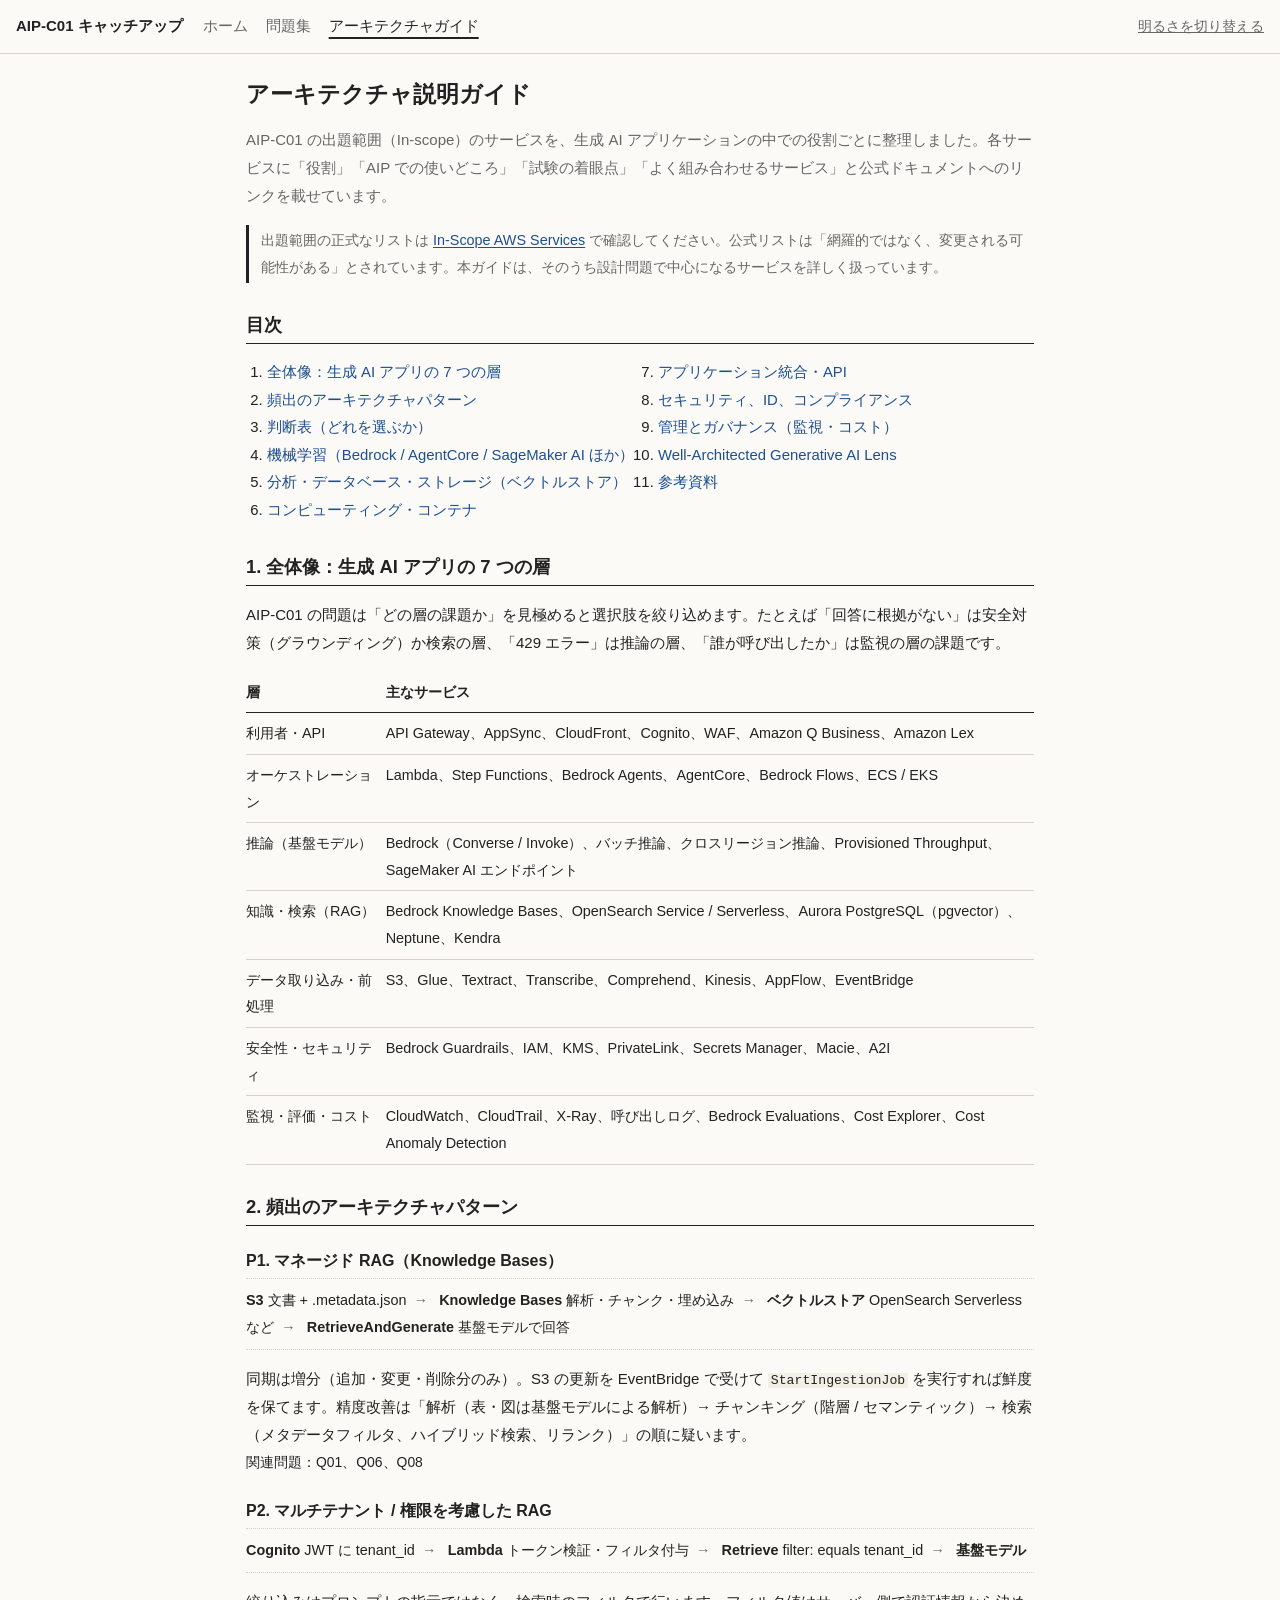
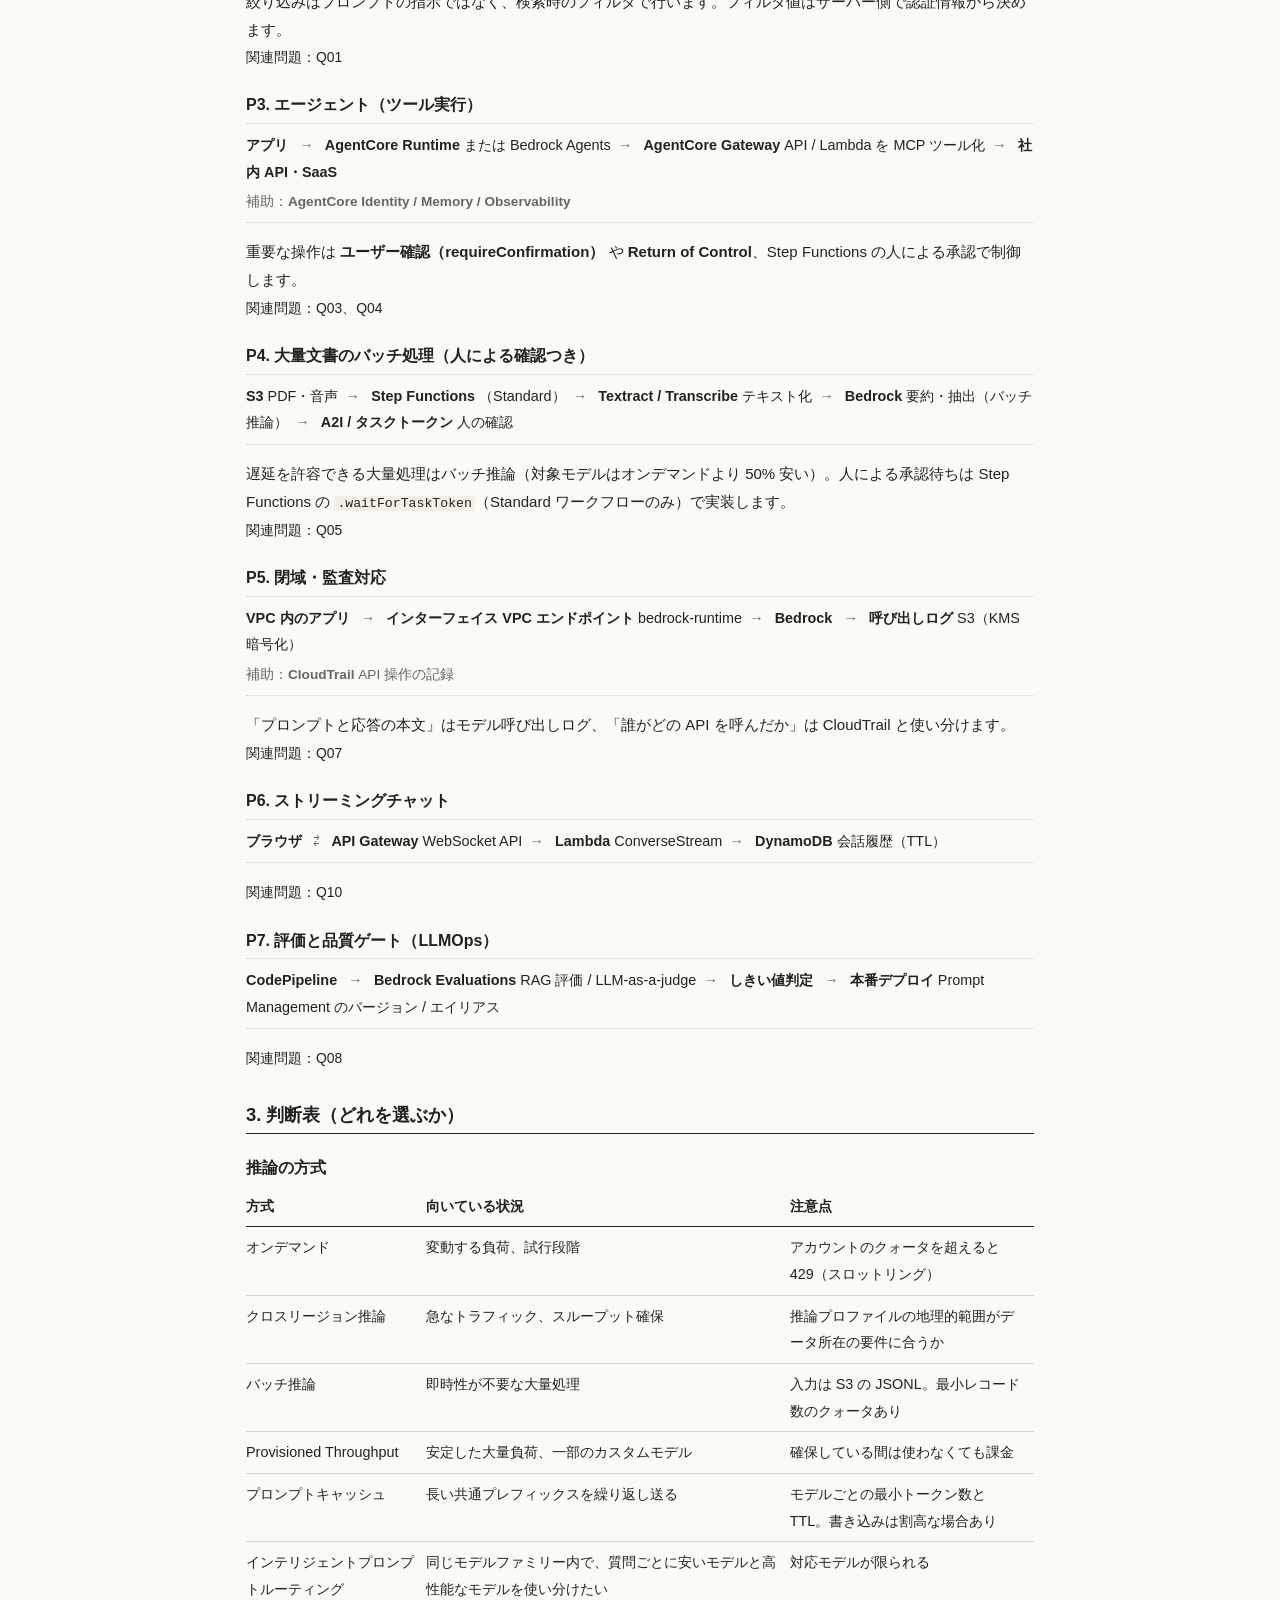
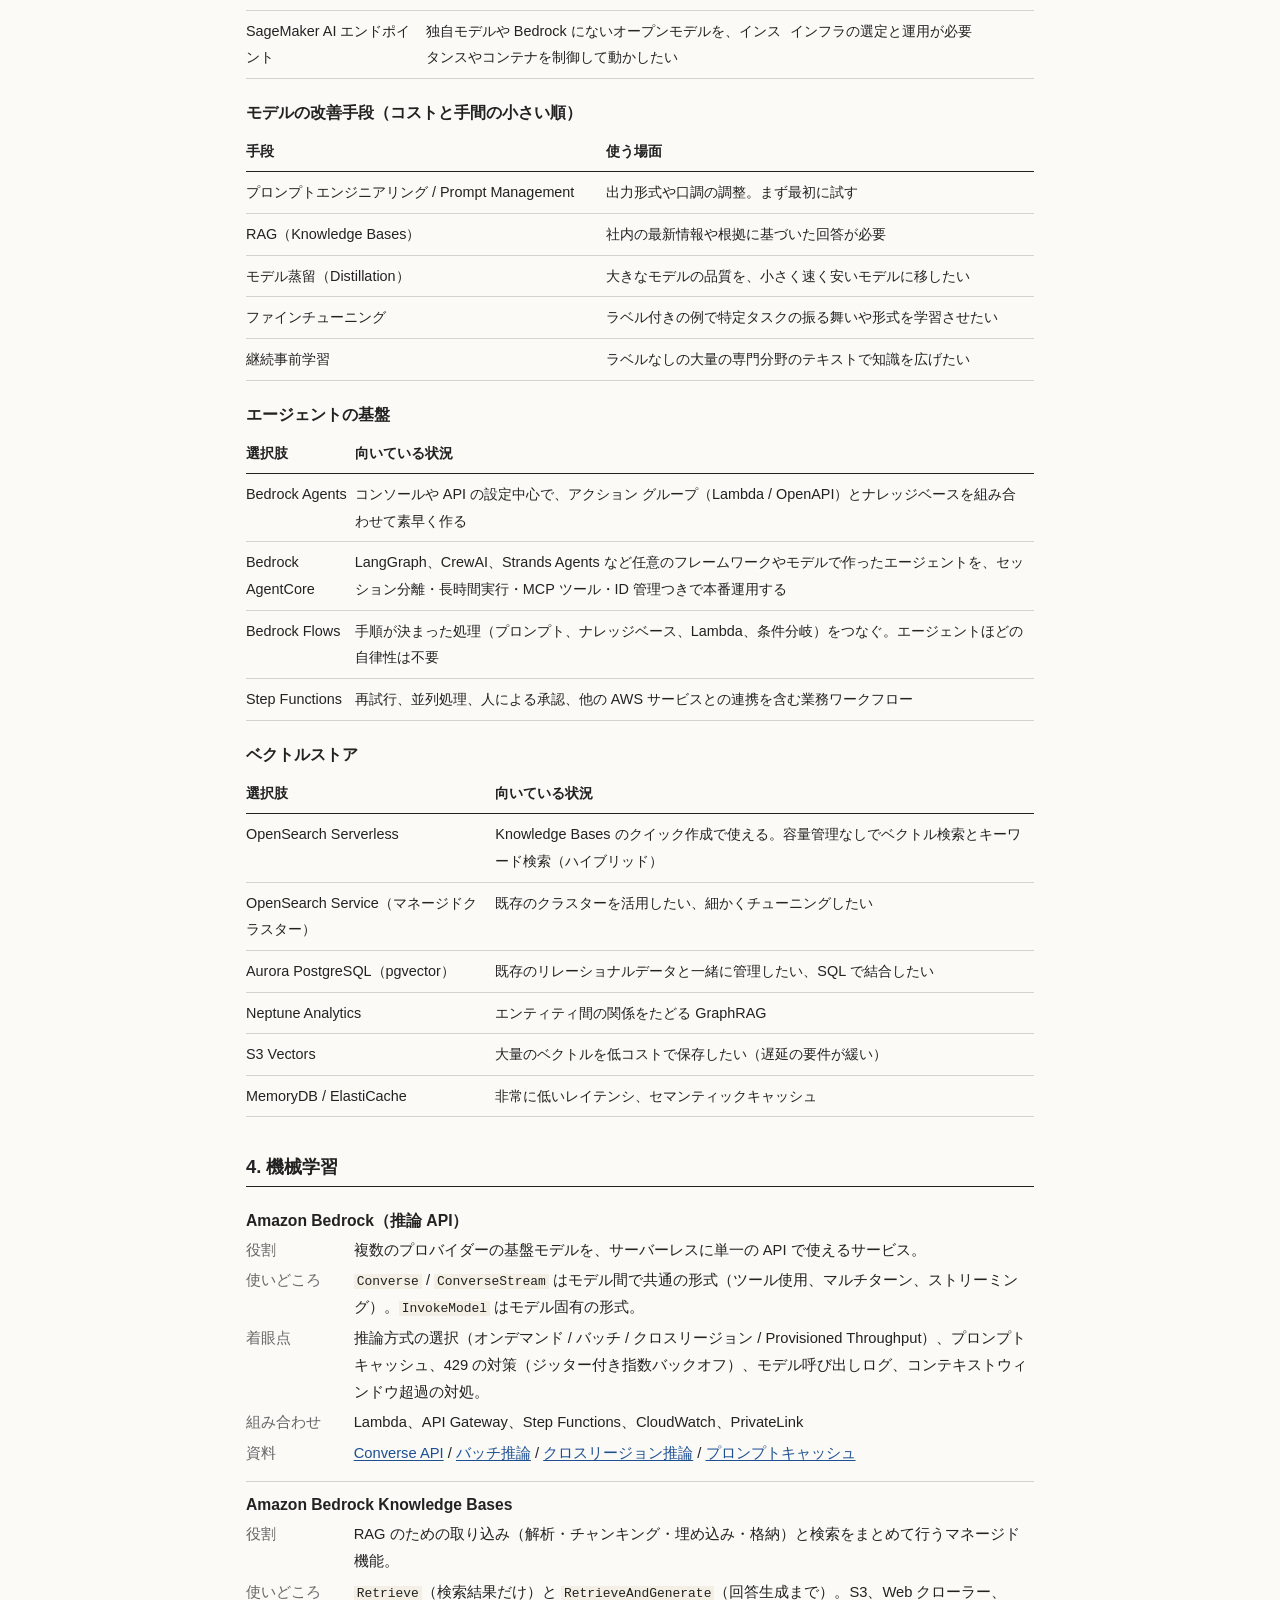
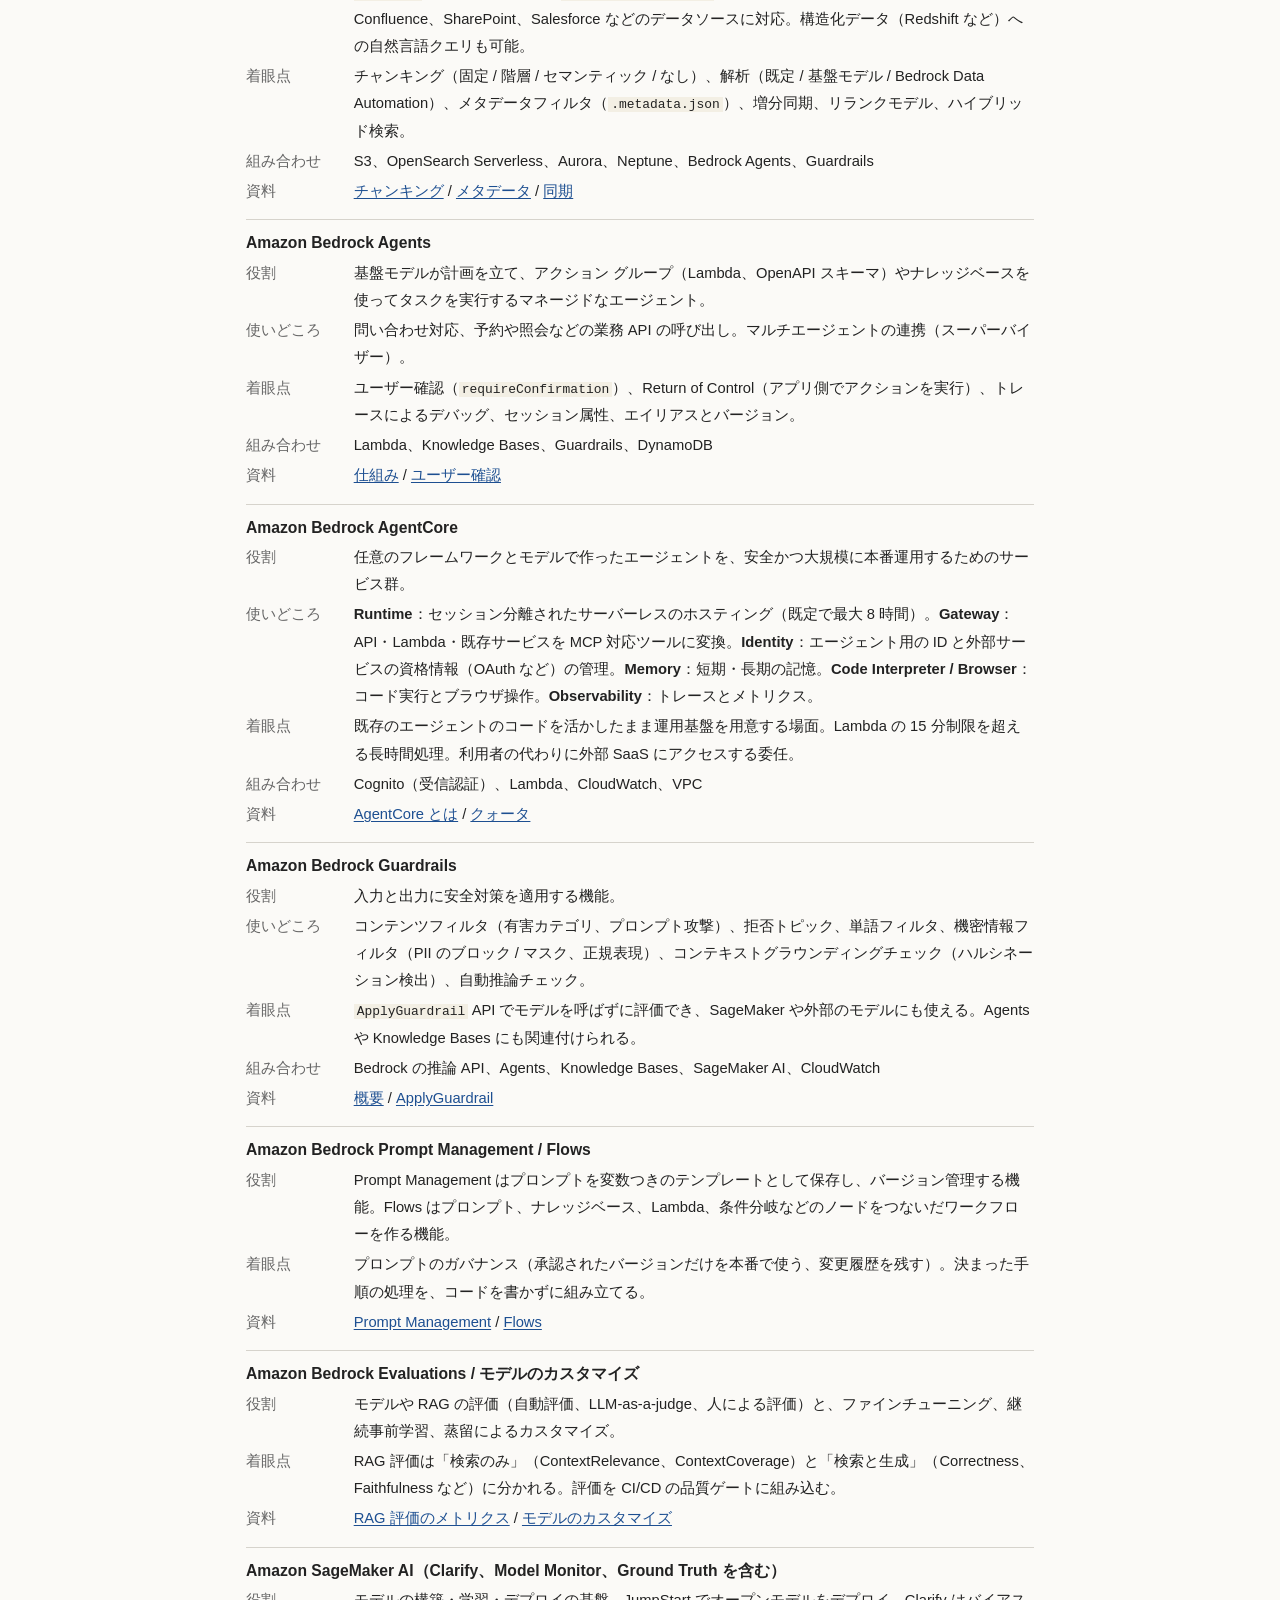
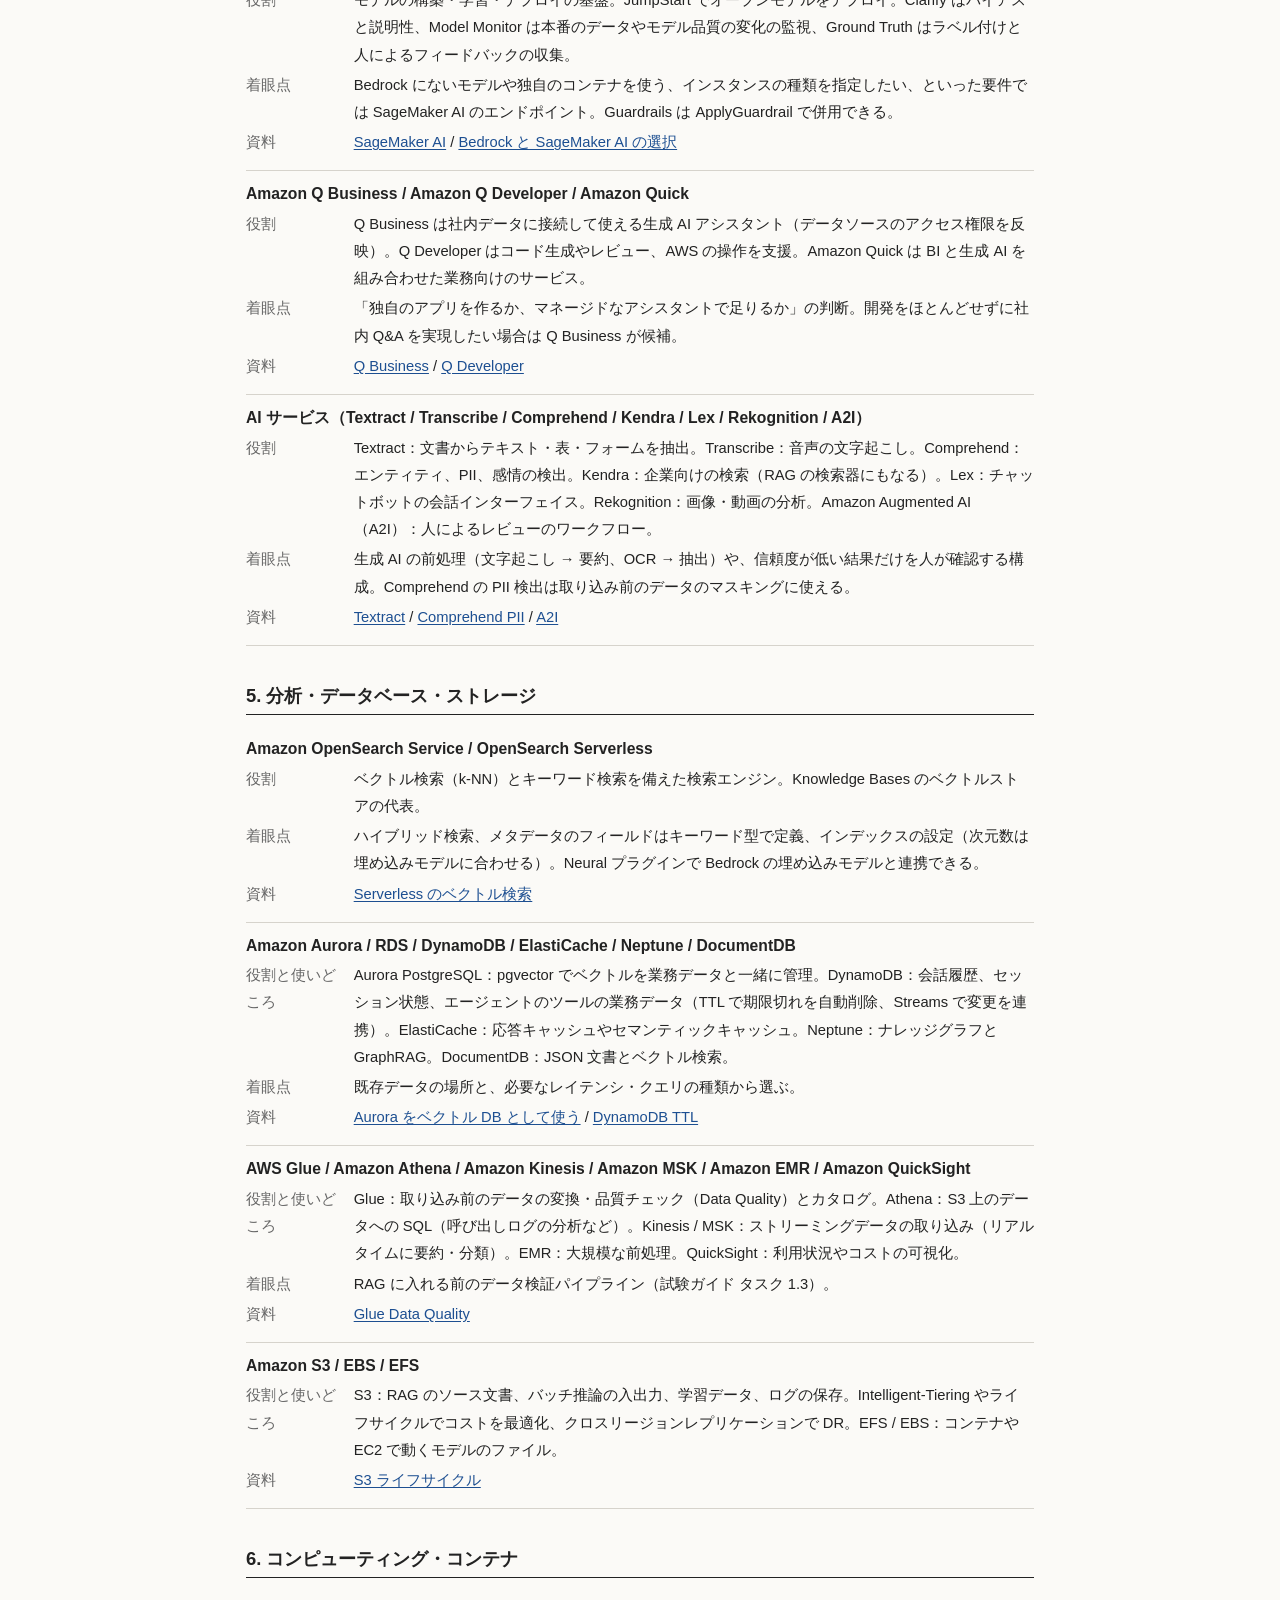
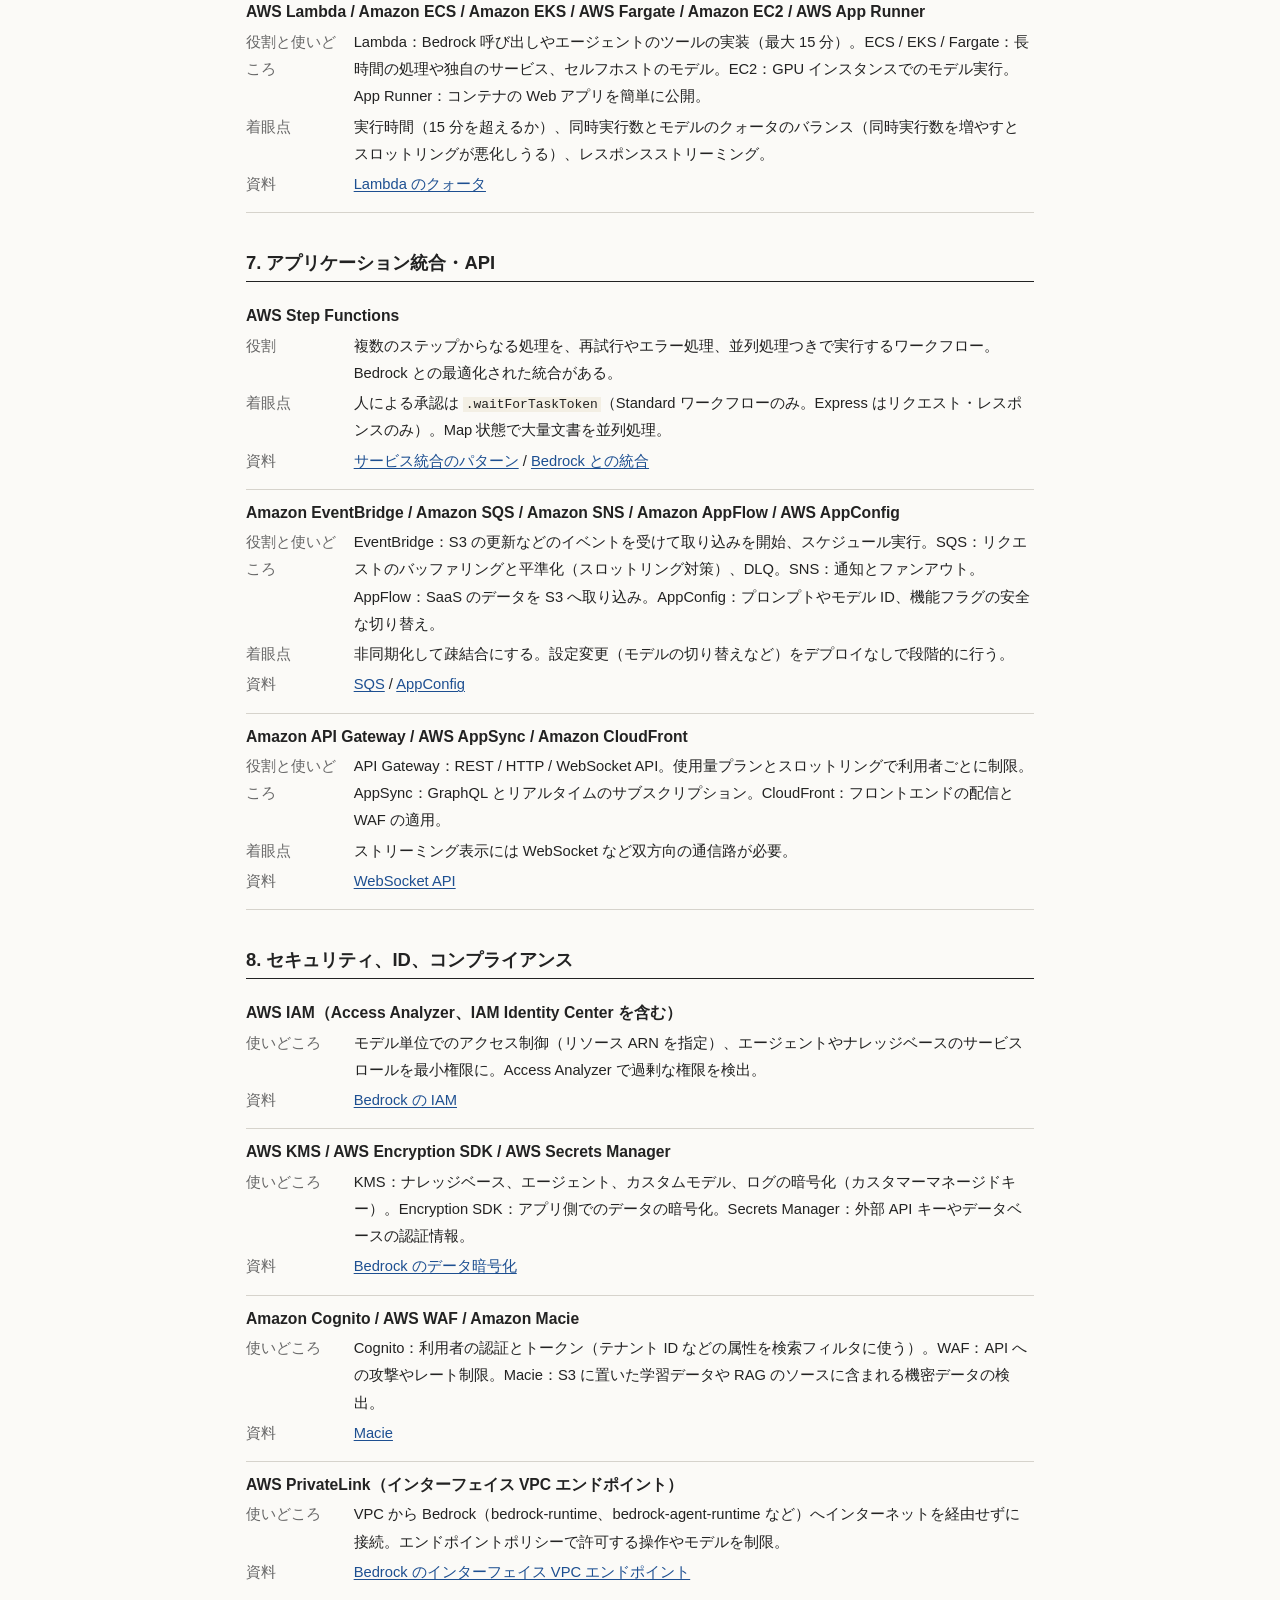
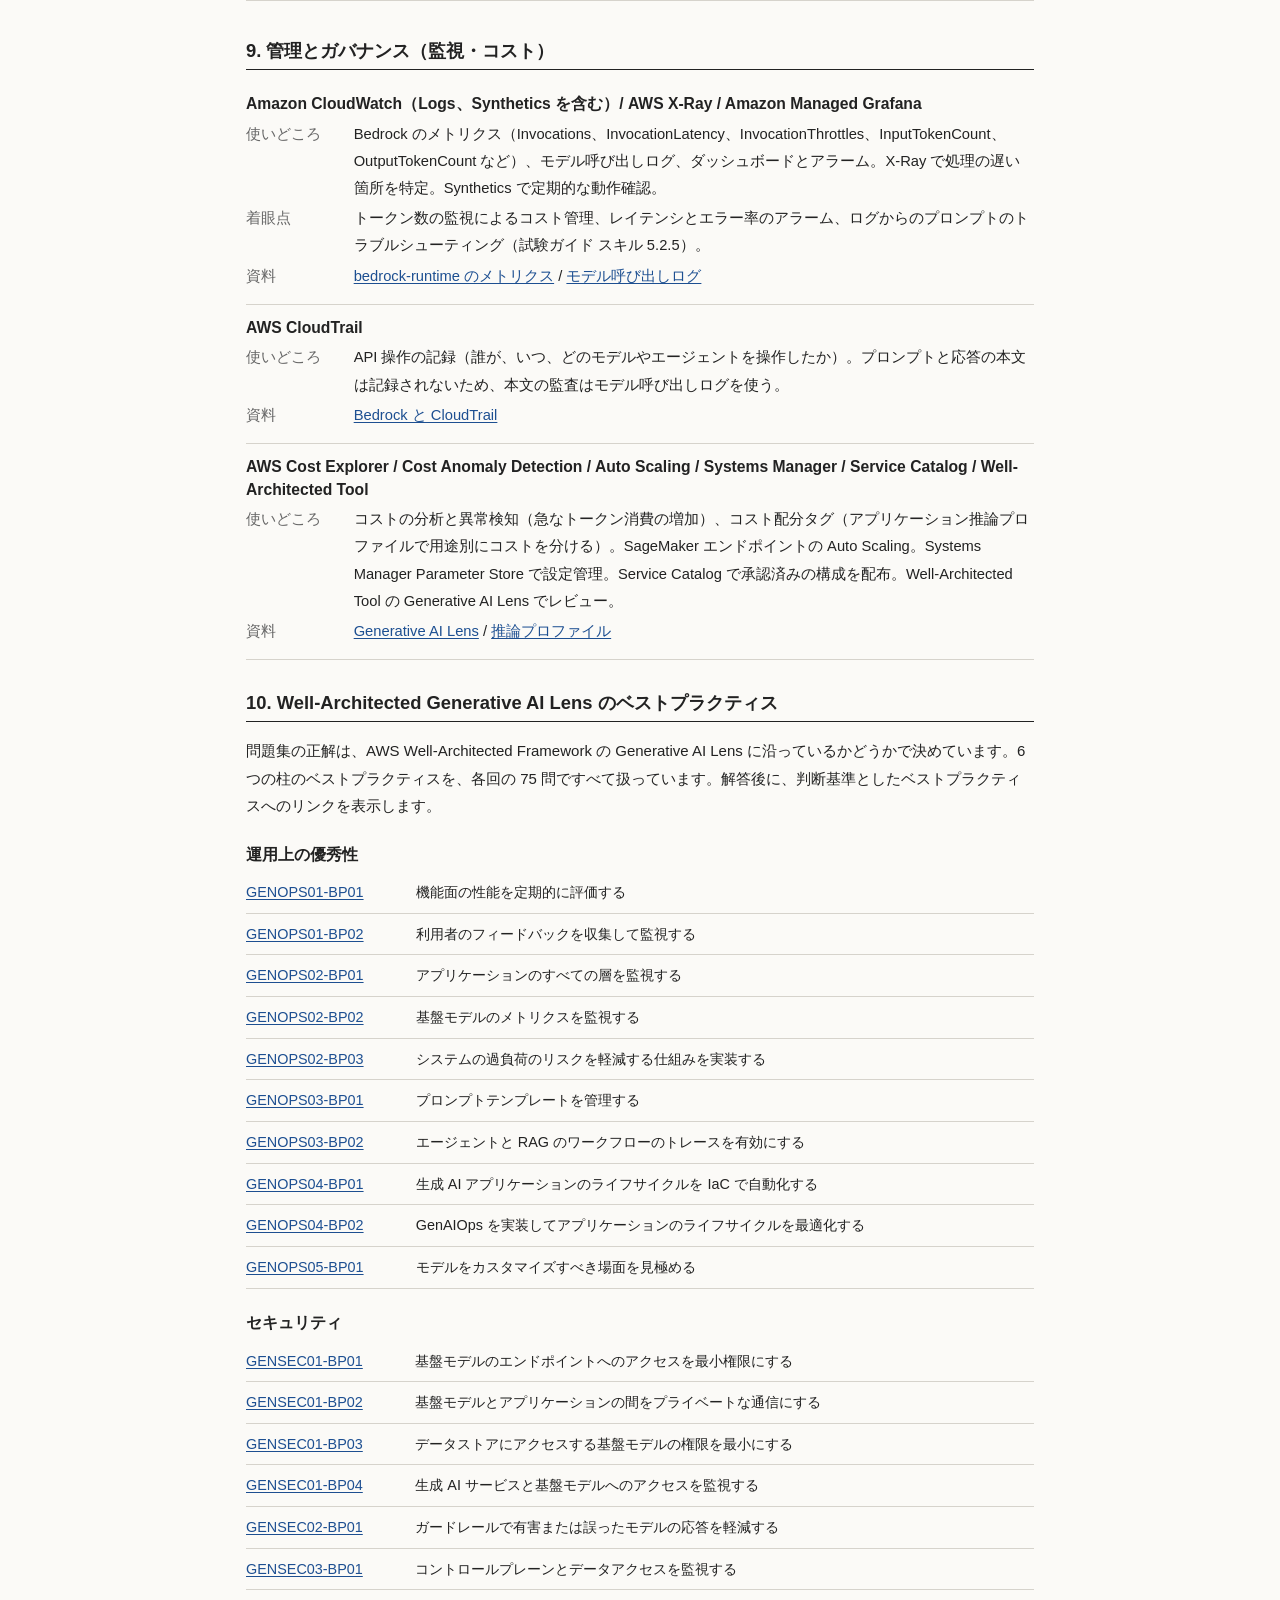
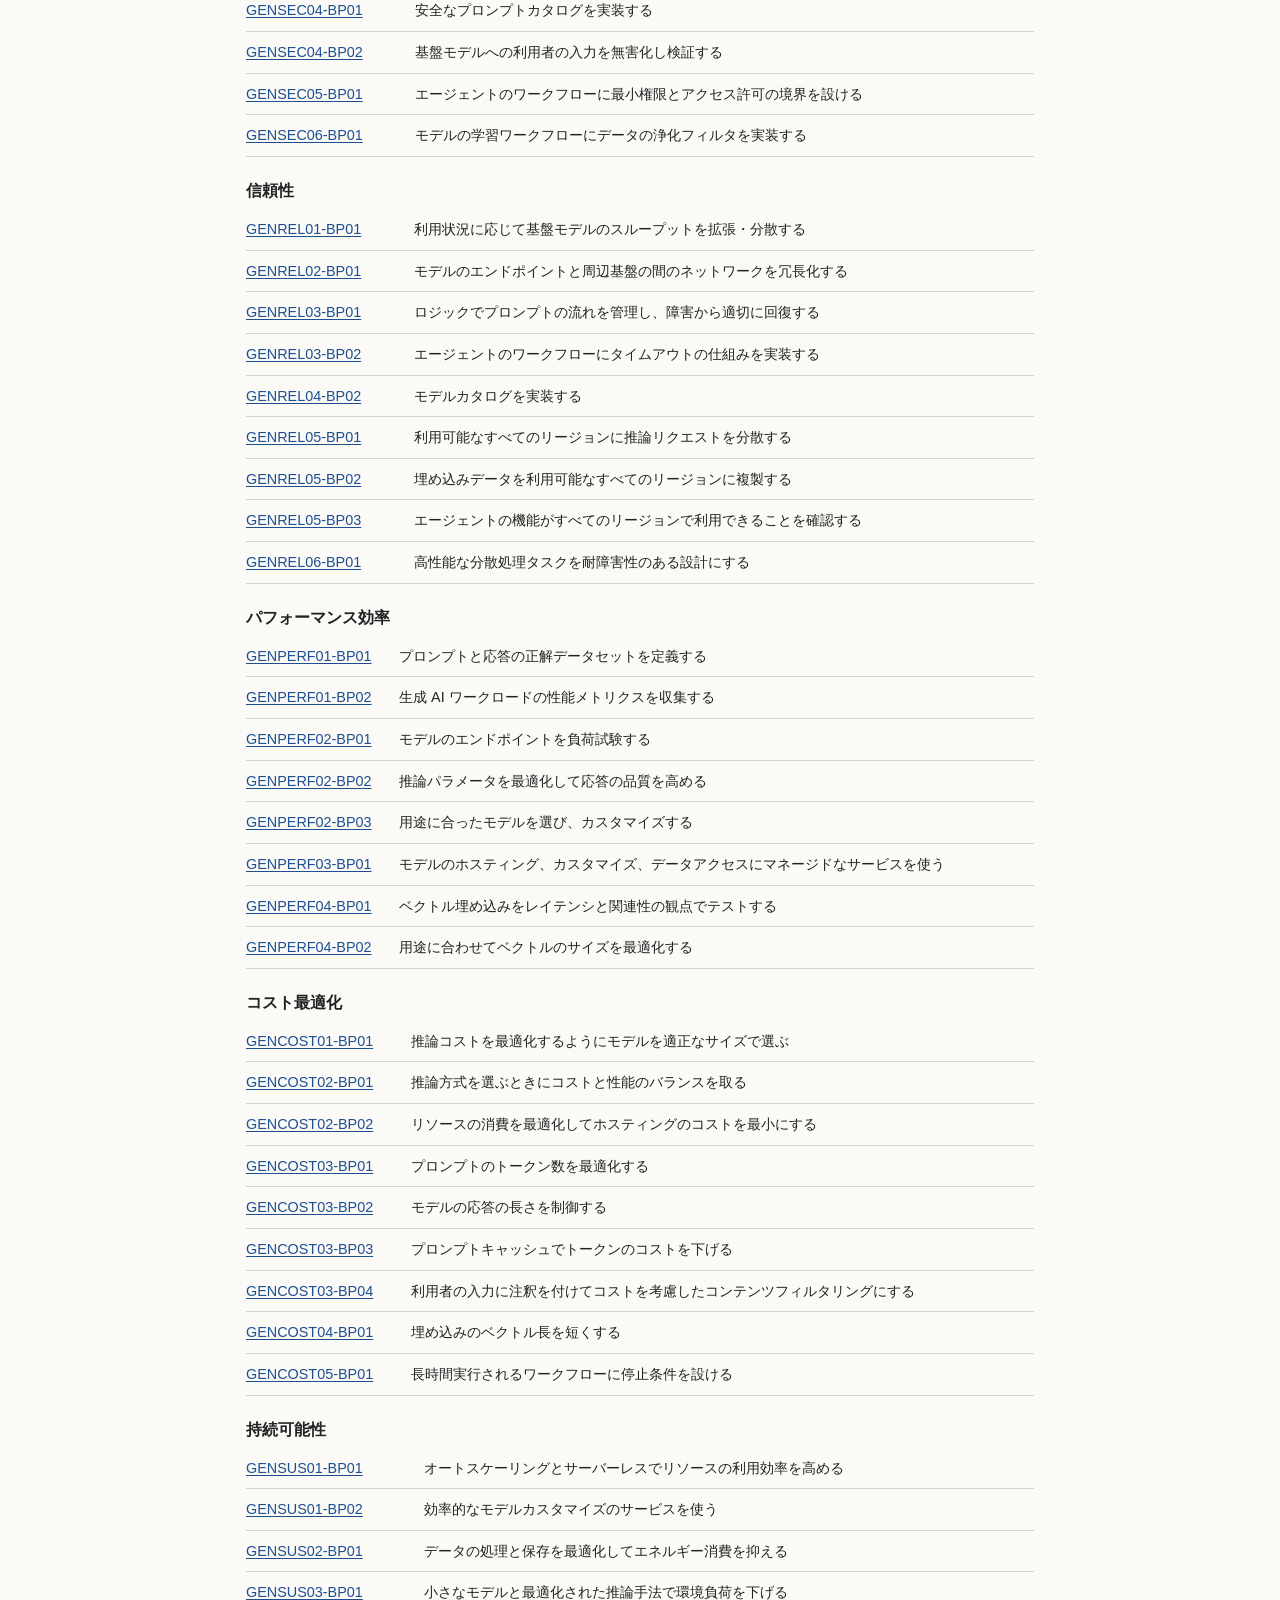
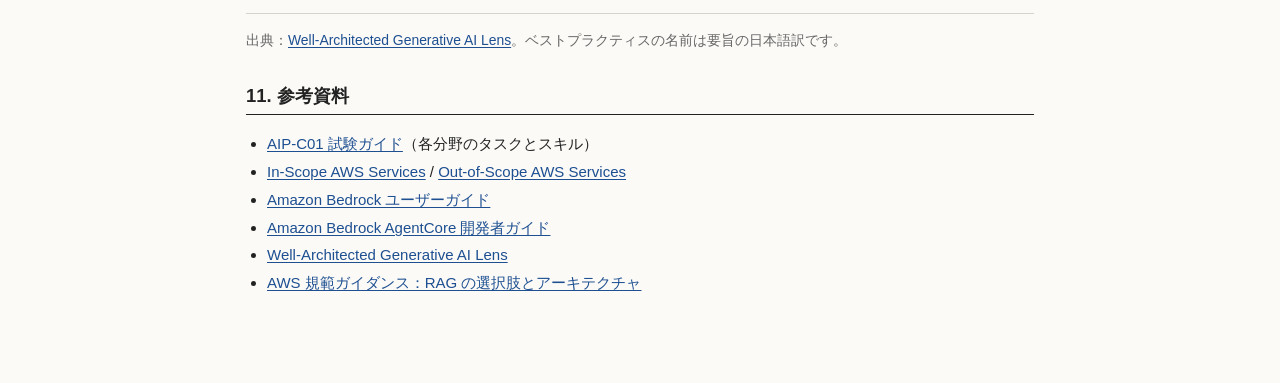
==== commit 22b30d49: "Add exam set 6, Well-Architected guide section, seeded choice order - Add set 6 (75 questions) to co" ====
--- a/guide.html
+++ b/guide.html
@@ -43,6 +43,7 @@
         <li><a href="#integration">アプリケーション統合・API</a></li>
         <li><a href="#security">セキュリティ、ID、コンプライアンス</a></li>
         <li><a href="#ops">管理とガバナンス（監視・コスト）</a></li>
+        <li><a href="#wa">Well-Architected Generative AI Lens</a></li>
         <li><a href="#refs">参考資料</a></li>
       </ol>
     </div>
@@ -365,8 +366,94 @@
       </dl></div>
     </section>
 
+    <section id="wa">
+      <h2>10. Well-Architected Generative AI Lens のベストプラクティス</h2>
+      <p>問題集の正解は、AWS Well-Architected Framework の Generative AI Lens に沿っているかどうかで決めています。6 つの柱のベストプラクティスを、各回の 75 問ですべて扱っています。解答後に、判断基準としたベストプラクティスへのリンクを表示します。</p>
+      <h3>運用上の優秀性</h3>
+      <div class="table-scroll"><table>
+        <tbody>
+          <tr><td><a href="https://docs.aws.amazon.com/ja_jp/wellarchitected/latest/generative-ai-lens/genops01-bp01.html" target="_blank" rel="noopener">GENOPS01-BP01</a></td><td>機能面の性能を定期的に評価する</td></tr>
+          <tr><td><a href="https://docs.aws.amazon.com/ja_jp/wellarchitected/latest/generative-ai-lens/genops01-bp02.html" target="_blank" rel="noopener">GENOPS01-BP02</a></td><td>利用者のフィードバックを収集して監視する</td></tr>
+          <tr><td><a href="https://docs.aws.amazon.com/ja_jp/wellarchitected/latest/generative-ai-lens/genops02-bp01.html" target="_blank" rel="noopener">GENOPS02-BP01</a></td><td>アプリケーションのすべての層を監視する</td></tr>
+          <tr><td><a href="https://docs.aws.amazon.com/ja_jp/wellarchitected/latest/generative-ai-lens/genops02-bp02.html" target="_blank" rel="noopener">GENOPS02-BP02</a></td><td>基盤モデルのメトリクスを監視する</td></tr>
+          <tr><td><a href="https://docs.aws.amazon.com/ja_jp/wellarchitected/latest/generative-ai-lens/genops02-bp03.html" target="_blank" rel="noopener">GENOPS02-BP03</a></td><td>システムの過負荷のリスクを軽減する仕組みを実装する</td></tr>
+          <tr><td><a href="https://docs.aws.amazon.com/ja_jp/wellarchitected/latest/generative-ai-lens/genops03-bp01.html" target="_blank" rel="noopener">GENOPS03-BP01</a></td><td>プロンプトテンプレートを管理する</td></tr>
+          <tr><td><a href="https://docs.aws.amazon.com/ja_jp/wellarchitected/latest/generative-ai-lens/genops03-bp02.html" target="_blank" rel="noopener">GENOPS03-BP02</a></td><td>エージェントと RAG のワークフローのトレースを有効にする</td></tr>
+          <tr><td><a href="https://docs.aws.amazon.com/ja_jp/wellarchitected/latest/generative-ai-lens/genops04-bp01.html" target="_blank" rel="noopener">GENOPS04-BP01</a></td><td>生成 AI アプリケーションのライフサイクルを IaC で自動化する</td></tr>
+          <tr><td><a href="https://docs.aws.amazon.com/ja_jp/wellarchitected/latest/generative-ai-lens/genops04-bp02.html" target="_blank" rel="noopener">GENOPS04-BP02</a></td><td>GenAIOps を実装してアプリケーションのライフサイクルを最適化する</td></tr>
+          <tr><td><a href="https://docs.aws.amazon.com/ja_jp/wellarchitected/latest/generative-ai-lens/genops05-bp01.html" target="_blank" rel="noopener">GENOPS05-BP01</a></td><td>モデルをカスタマイズすべき場面を見極める</td></tr>
+        </tbody>
+      </table></div>
+      <h3>セキュリティ</h3>
+      <div class="table-scroll"><table>
+        <tbody>
+          <tr><td><a href="https://docs.aws.amazon.com/ja_jp/wellarchitected/latest/generative-ai-lens/gensec01-bp01.html" target="_blank" rel="noopener">GENSEC01-BP01</a></td><td>基盤モデルのエンドポイントへのアクセスを最小権限にする</td></tr>
+          <tr><td><a href="https://docs.aws.amazon.com/ja_jp/wellarchitected/latest/generative-ai-lens/gensec01-bp02.html" target="_blank" rel="noopener">GENSEC01-BP02</a></td><td>基盤モデルとアプリケーションの間をプライベートな通信にする</td></tr>
+          <tr><td><a href="https://docs.aws.amazon.com/ja_jp/wellarchitected/latest/generative-ai-lens/gensec01-bp03.html" target="_blank" rel="noopener">GENSEC01-BP03</a></td><td>データストアにアクセスする基盤モデルの権限を最小にする</td></tr>
+          <tr><td><a href="https://docs.aws.amazon.com/ja_jp/wellarchitected/latest/generative-ai-lens/gensec01-bp04.html" target="_blank" rel="noopener">GENSEC01-BP04</a></td><td>生成 AI サービスと基盤モデルへのアクセスを監視する</td></tr>
+          <tr><td><a href="https://docs.aws.amazon.com/ja_jp/wellarchitected/latest/generative-ai-lens/gensec02-bp01.html" target="_blank" rel="noopener">GENSEC02-BP01</a></td><td>ガードレールで有害または誤ったモデルの応答を軽減する</td></tr>
+          <tr><td><a href="https://docs.aws.amazon.com/ja_jp/wellarchitected/latest/generative-ai-lens/gensec03-bp01.html" target="_blank" rel="noopener">GENSEC03-BP01</a></td><td>コントロールプレーンとデータアクセスを監視する</td></tr>
+          <tr><td><a href="https://docs.aws.amazon.com/ja_jp/wellarchitected/latest/generative-ai-lens/gensec04-bp01.html" target="_blank" rel="noopener">GENSEC04-BP01</a></td><td>安全なプロンプトカタログを実装する</td></tr>
+          <tr><td><a href="https://docs.aws.amazon.com/ja_jp/wellarchitected/latest/generative-ai-lens/gensec04-bp02.html" target="_blank" rel="noopener">GENSEC04-BP02</a></td><td>基盤モデルへの利用者の入力を無害化し検証する</td></tr>
+          <tr><td><a href="https://docs.aws.amazon.com/ja_jp/wellarchitected/latest/generative-ai-lens/gensec05-bp01.html" target="_blank" rel="noopener">GENSEC05-BP01</a></td><td>エージェントのワークフローに最小権限とアクセス許可の境界を設ける</td></tr>
+          <tr><td><a href="https://docs.aws.amazon.com/ja_jp/wellarchitected/latest/generative-ai-lens/gensec06-bp01.html" target="_blank" rel="noopener">GENSEC06-BP01</a></td><td>モデルの学習ワークフローにデータの浄化フィルタを実装する</td></tr>
+        </tbody>
+      </table></div>
+      <h3>信頼性</h3>
+      <div class="table-scroll"><table>
+        <tbody>
+          <tr><td><a href="https://docs.aws.amazon.com/ja_jp/wellarchitected/latest/generative-ai-lens/genrel01-bp01.html" target="_blank" rel="noopener">GENREL01-BP01</a></td><td>利用状況に応じて基盤モデルのスループットを拡張・分散する</td></tr>
+          <tr><td><a href="https://docs.aws.amazon.com/ja_jp/wellarchitected/latest/generative-ai-lens/genrel02-bp01.html" target="_blank" rel="noopener">GENREL02-BP01</a></td><td>モデルのエンドポイントと周辺基盤の間のネットワークを冗長化する</td></tr>
+          <tr><td><a href="https://docs.aws.amazon.com/ja_jp/wellarchitected/latest/generative-ai-lens/genrel03-bp01.html" target="_blank" rel="noopener">GENREL03-BP01</a></td><td>ロジックでプロンプトの流れを管理し、障害から適切に回復する</td></tr>
+          <tr><td><a href="https://docs.aws.amazon.com/ja_jp/wellarchitected/latest/generative-ai-lens/genrel03-bp02.html" target="_blank" rel="noopener">GENREL03-BP02</a></td><td>エージェントのワークフローにタイムアウトの仕組みを実装する</td></tr>
+          <tr><td><a href="https://docs.aws.amazon.com/ja_jp/wellarchitected/latest/generative-ai-lens/genrel04-bp02.html" target="_blank" rel="noopener">GENREL04-BP02</a></td><td>モデルカタログを実装する</td></tr>
+          <tr><td><a href="https://docs.aws.amazon.com/ja_jp/wellarchitected/latest/generative-ai-lens/genrel05-bp01.html" target="_blank" rel="noopener">GENREL05-BP01</a></td><td>利用可能なすべてのリージョンに推論リクエストを分散する</td></tr>
+          <tr><td><a href="https://docs.aws.amazon.com/ja_jp/wellarchitected/latest/generative-ai-lens/genrel05-bp02.html" target="_blank" rel="noopener">GENREL05-BP02</a></td><td>埋め込みデータを利用可能なすべてのリージョンに複製する</td></tr>
+          <tr><td><a href="https://docs.aws.amazon.com/ja_jp/wellarchitected/latest/generative-ai-lens/genrel05-bp03.html" target="_blank" rel="noopener">GENREL05-BP03</a></td><td>エージェントの機能がすべてのリージョンで利用できることを確認する</td></tr>
+          <tr><td><a href="https://docs.aws.amazon.com/ja_jp/wellarchitected/latest/generative-ai-lens/genrel06-bp01.html" target="_blank" rel="noopener">GENREL06-BP01</a></td><td>高性能な分散処理タスクを耐障害性のある設計にする</td></tr>
+        </tbody>
+      </table></div>
+      <h3>パフォーマンス効率</h3>
+      <div class="table-scroll"><table>
+        <tbody>
+          <tr><td><a href="https://docs.aws.amazon.com/ja_jp/wellarchitected/latest/generative-ai-lens/genperf01-bp01.html" target="_blank" rel="noopener">GENPERF01-BP01</a></td><td>プロンプトと応答の正解データセットを定義する</td></tr>
+          <tr><td><a href="https://docs.aws.amazon.com/ja_jp/wellarchitected/latest/generative-ai-lens/genperf01-bp02.html" target="_blank" rel="noopener">GENPERF01-BP02</a></td><td>生成 AI ワークロードの性能メトリクスを収集する</td></tr>
+          <tr><td><a href="https://docs.aws.amazon.com/ja_jp/wellarchitected/latest/generative-ai-lens/genperf02-bp01.html" target="_blank" rel="noopener">GENPERF02-BP01</a></td><td>モデルのエンドポイントを負荷試験する</td></tr>
+          <tr><td><a href="https://docs.aws.amazon.com/ja_jp/wellarchitected/latest/generative-ai-lens/genperf02-bp02.html" target="_blank" rel="noopener">GENPERF02-BP02</a></td><td>推論パラメータを最適化して応答の品質を高める</td></tr>
+          <tr><td><a href="https://docs.aws.amazon.com/ja_jp/wellarchitected/latest/generative-ai-lens/genperf02-bp03.html" target="_blank" rel="noopener">GENPERF02-BP03</a></td><td>用途に合ったモデルを選び、カスタマイズする</td></tr>
+          <tr><td><a href="https://docs.aws.amazon.com/ja_jp/wellarchitected/latest/generative-ai-lens/genperf03-bp01.html" target="_blank" rel="noopener">GENPERF03-BP01</a></td><td>モデルのホスティング、カスタマイズ、データアクセスにマネージドなサービスを使う</td></tr>
+          <tr><td><a href="https://docs.aws.amazon.com/ja_jp/wellarchitected/latest/generative-ai-lens/genperf04-bp01.html" target="_blank" rel="noopener">GENPERF04-BP01</a></td><td>ベクトル埋め込みをレイテンシと関連性の観点でテストする</td></tr>
+          <tr><td><a href="https://docs.aws.amazon.com/ja_jp/wellarchitected/latest/generative-ai-lens/genperf04-bp02.html" target="_blank" rel="noopener">GENPERF04-BP02</a></td><td>用途に合わせてベクトルのサイズを最適化する</td></tr>
+        </tbody>
+      </table></div>
+      <h3>コスト最適化</h3>
+      <div class="table-scroll"><table>
+        <tbody>
+          <tr><td><a href="https://docs.aws.amazon.com/ja_jp/wellarchitected/latest/generative-ai-lens/gencost01-bp01.html" target="_blank" rel="noopener">GENCOST01-BP01</a></td><td>推論コストを最適化するようにモデルを適正なサイズで選ぶ</td></tr>
+          <tr><td><a href="https://docs.aws.amazon.com/ja_jp/wellarchitected/latest/generative-ai-lens/gencost02-bp01.html" target="_blank" rel="noopener">GENCOST02-BP01</a></td><td>推論方式を選ぶときにコストと性能のバランスを取る</td></tr>
+          <tr><td><a href="https://docs.aws.amazon.com/ja_jp/wellarchitected/latest/generative-ai-lens/gencost02-bp02.html" target="_blank" rel="noopener">GENCOST02-BP02</a></td><td>リソースの消費を最適化してホスティングのコストを最小にする</td></tr>
+          <tr><td><a href="https://docs.aws.amazon.com/ja_jp/wellarchitected/latest/generative-ai-lens/gencost03-bp01.html" target="_blank" rel="noopener">GENCOST03-BP01</a></td><td>プロンプトのトークン数を最適化する</td></tr>
+          <tr><td><a href="https://docs.aws.amazon.com/ja_jp/wellarchitected/latest/generative-ai-lens/gencost03-bp02.html" target="_blank" rel="noopener">GENCOST03-BP02</a></td><td>モデルの応答の長さを制御する</td></tr>
+          <tr><td><a href="https://docs.aws.amazon.com/ja_jp/wellarchitected/latest/generative-ai-lens/gencost03-bp03.html" target="_blank" rel="noopener">GENCOST03-BP03</a></td><td>プロンプトキャッシュでトークンのコストを下げる</td></tr>
+          <tr><td><a href="https://docs.aws.amazon.com/ja_jp/wellarchitected/latest/generative-ai-lens/gencost03-bp04.html" target="_blank" rel="noopener">GENCOST03-BP04</a></td><td>利用者の入力に注釈を付けてコストを考慮したコンテンツフィルタリングにする</td></tr>
+          <tr><td><a href="https://docs.aws.amazon.com/ja_jp/wellarchitected/latest/generative-ai-lens/gencost04-bp01.html" target="_blank" rel="noopener">GENCOST04-BP01</a></td><td>埋め込みのベクトル長を短くする</td></tr>
+          <tr><td><a href="https://docs.aws.amazon.com/ja_jp/wellarchitected/latest/generative-ai-lens/gencost05-bp01.html" target="_blank" rel="noopener">GENCOST05-BP01</a></td><td>長時間実行されるワークフローに停止条件を設ける</td></tr>
+        </tbody>
+      </table></div>
+      <h3>持続可能性</h3>
+      <div class="table-scroll"><table>
+        <tbody>
+          <tr><td><a href="https://docs.aws.amazon.com/ja_jp/wellarchitected/latest/generative-ai-lens/gensus01-bp01.html" target="_blank" rel="noopener">GENSUS01-BP01</a></td><td>オートスケーリングとサーバーレスでリソースの利用効率を高める</td></tr>
+          <tr><td><a href="https://docs.aws.amazon.com/ja_jp/wellarchitected/latest/generative-ai-lens/gensus01-bp02.html" target="_blank" rel="noopener">GENSUS01-BP02</a></td><td>効率的なモデルカスタマイズのサービスを使う</td></tr>
+          <tr><td><a href="https://docs.aws.amazon.com/ja_jp/wellarchitected/latest/generative-ai-lens/gensus02-bp01.html" target="_blank" rel="noopener">GENSUS02-BP01</a></td><td>データの処理と保存を最適化してエネルギー消費を抑える</td></tr>
+          <tr><td><a href="https://docs.aws.amazon.com/ja_jp/wellarchitected/latest/generative-ai-lens/gensus03-bp01.html" target="_blank" rel="noopener">GENSUS03-BP01</a></td><td>小さなモデルと最適化された推論手法で環境負荷を下げる</td></tr>
+        </tbody>
+      </table></div>
+      <p class="small muted">出典：<a href="https://docs.aws.amazon.com/ja_jp/wellarchitected/latest/generative-ai-lens/generative-ai-lens.html" target="_blank" rel="noopener">Well-Architected Generative AI Lens</a>。ベストプラクティスの名前は要旨の日本語訳です。</p>
+    </section>
+
     <section id="refs">
-      <h2>10. 参考資料</h2>
+      <h2>11. 参考資料</h2>
       <ul>
         <li><a href="https://docs.aws.amazon.com/ja_jp/aws-certification/latest/ai-professional-01/ai-professional-01.html" target="_blank" rel="noopener">AIP-C01 試験ガイド</a>（各分野のタスクとスキル）</li>
         <li><a href="https://docs.aws.amazon.com/ja_jp/aws-certification/latest/ai-professional-01/aip-01-in-scope-services.html" target="_blank" rel="noopener">In-Scope AWS Services</a> / <a href="https://docs.aws.amazon.com/ja_jp/aws-certification/latest/ai-professional-01/aip-01-out-of-scope-services.html" target="_blank" rel="noopener">Out-of-Scope AWS Services</a></li>
